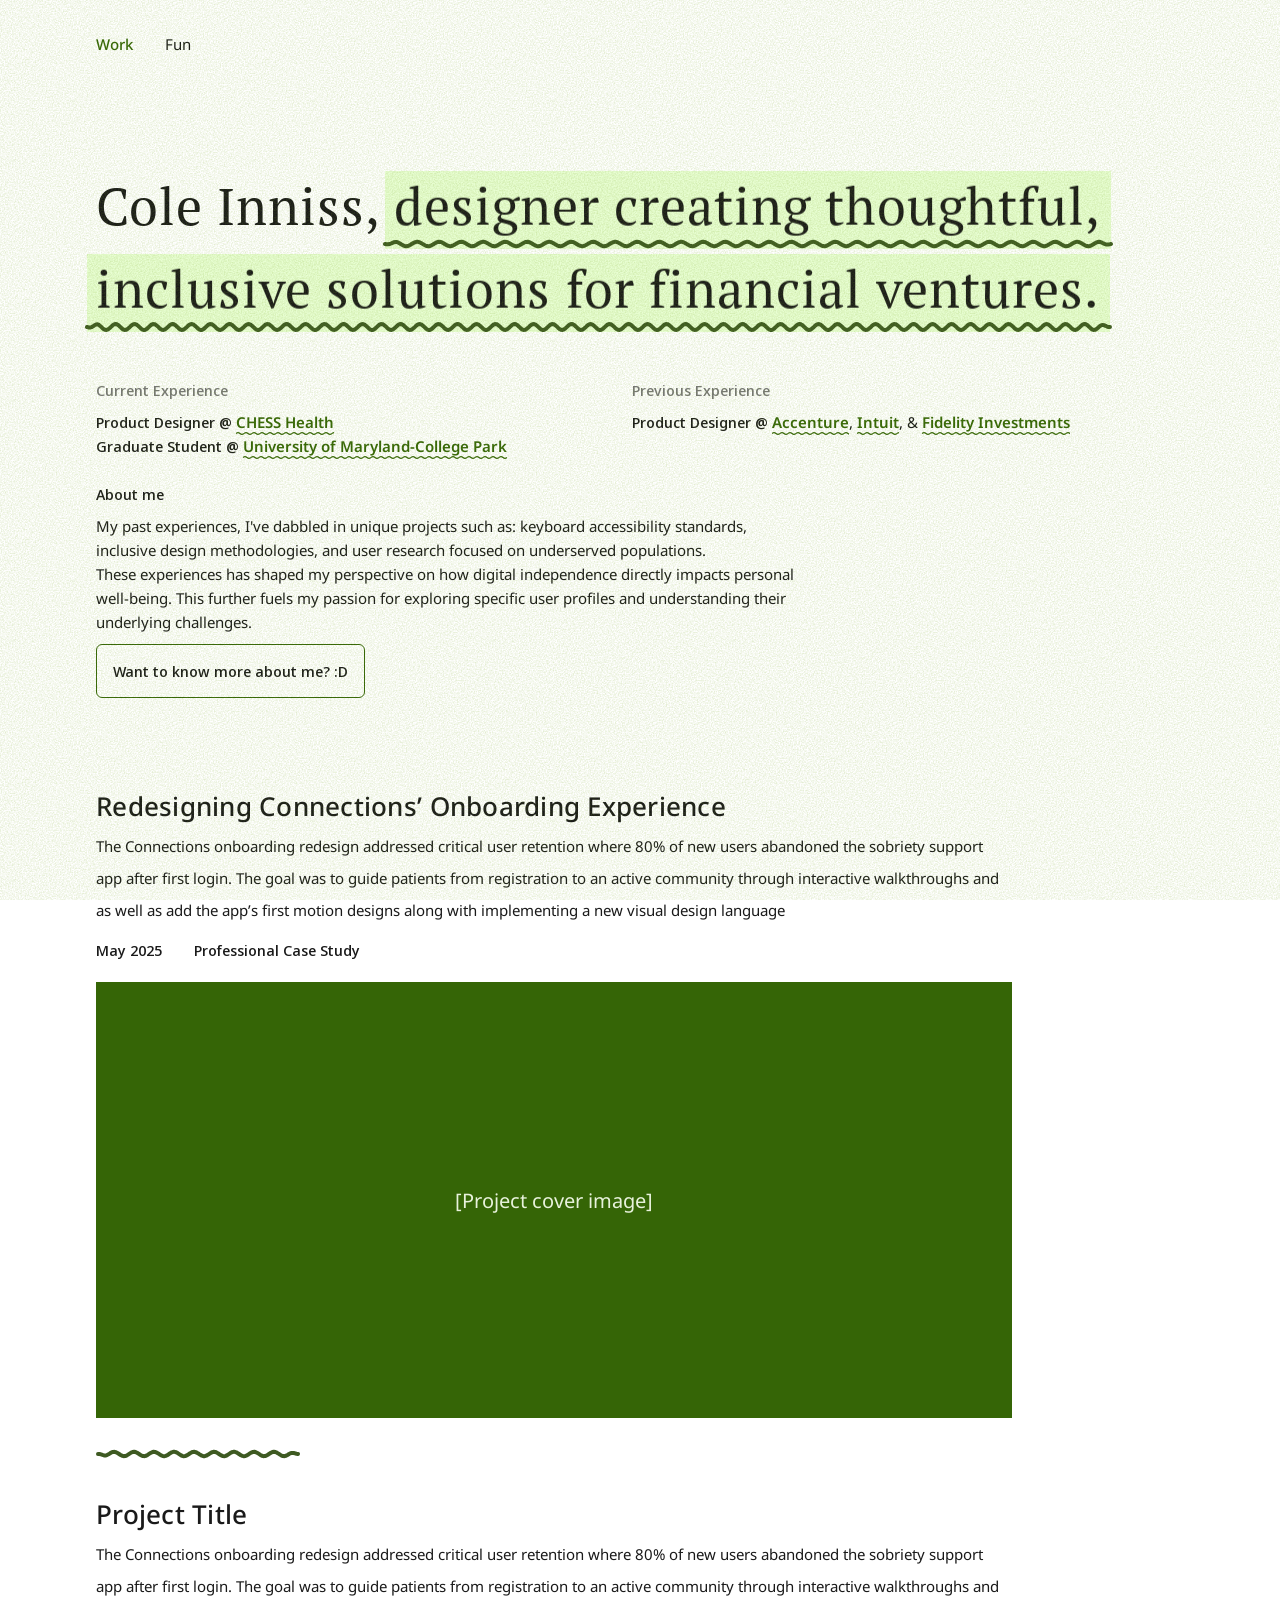
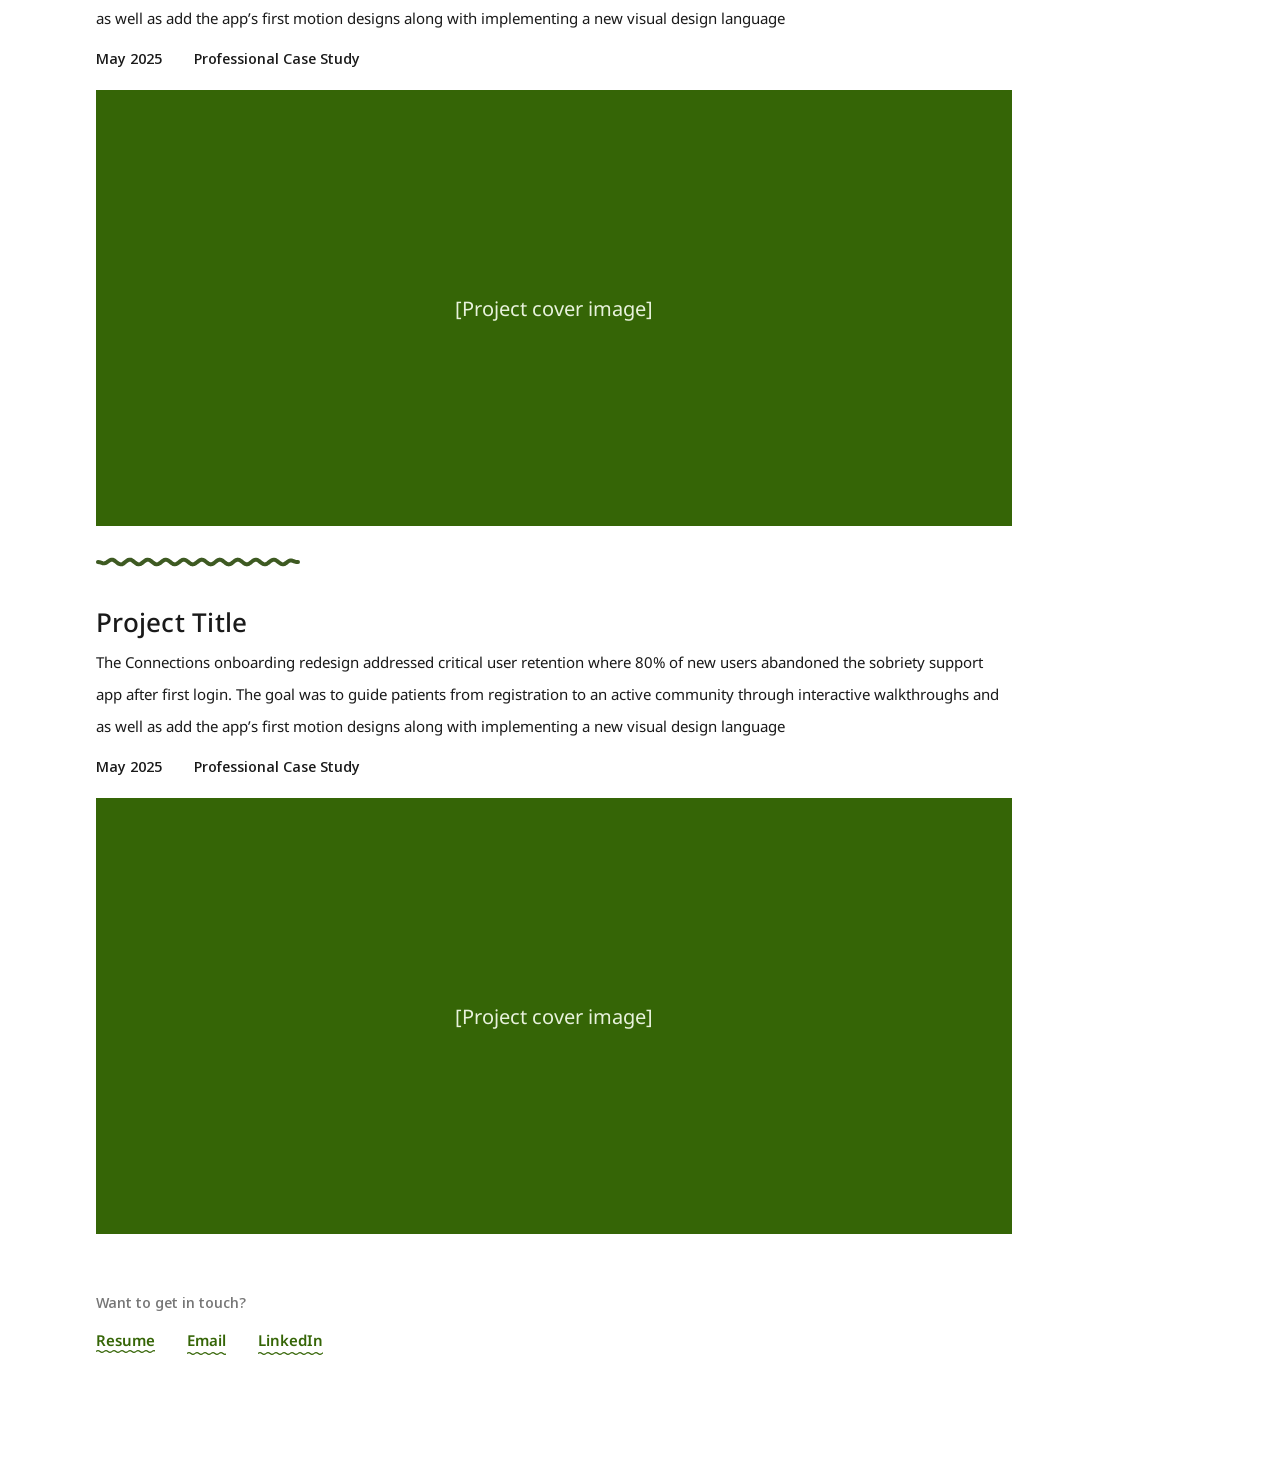
==== index.html @ 79a59154 "Add files via upload" ====
<!doctype html>
<html lang="en">
<head>
<meta charset="utf-8">
<meta name="viewport" content="width=device-width, initial-scale=1">
<title>Cole Inniss — Product Designer</title>
<meta name="description" content="Cole Inniss is a product designer and researcher focused on thoughtful, inclusive and accessible solutions.">
<link rel="icon" href="assets/img/favicon.svg" type="image/svg+xml">
<link rel="preconnect" href="https://fonts.googleapis.com">
<link rel="preconnect" href="https://fonts.gstatic.com" crossorigin>
<link href="https://fonts.googleapis.com/css2?family=PT+Serif:wght@400&amp;family=Noto+Sans:ital,wght@0,400;0,500;0,600;0,700;1,400&amp;family=Noto+Sans+Display:wght@500&amp;display=swap" rel="stylesheet">
<link rel="stylesheet" href="assets/css/base.css">
<link rel="stylesheet" href="assets/css/home.css">
<script src="assets/js/site.js" defer></script>
<script src="assets/js/home.js" defer></script>
</head>
<body>
<div class="page-root toucan-scope" style="min-height: 100vh; background: #FFFFFF; color: #1A1A1A; font-family: 'Noto Sans', 'Segoe UI', sans-serif; box-sizing: border-box">
<div style="max-width: 1178px; margin: 0 auto; padding: 32px 45px 96px; box-sizing: border-box; display: flex; flex-direction: column; position: relative">

<header class="page-shift" style="display: flex; justify-content: space-between; align-items: center; gap: 16px; flex-wrap: wrap; height: 24px">
<nav aria-label="Primary" style="display: flex; gap: 8px; flex-wrap: wrap; margin: -10px 0 -10px -12px">
<a href="#work" aria-current="page" style="font-size: 15px; font-weight: 500; color: #356506; text-decoration: none; padding: 12px; min-height: 44px; box-sizing: border-box; display: inline-flex; align-items: center">Work</a>
<a href="fun/index.html" data-transition style="font-size: 15px; color: #1A1A1A; text-decoration: none; padding: 12px; min-height: 44px; box-sizing: border-box; display: inline-flex; align-items: center">Fun</a>
</nav>
</header>

<div class="page-shift" style="display: flex; flex-direction: column; gap: 48px; padding-top: clamp(48px, 14vw, 108px)"><h1 style="font-family: 'PT Serif', Georgia, serif; font-weight: 400; font-size: clamp(32px, 6vw, 52px); line-height: 1.27; letter-spacing: 0.02em; margin: 0; min-height: 2.54em; max-width: 1088px" data-tagline-host>Cole Inniss, <span class="tagline" aria-hidden="true" style="line-height: 1.6"><span class="tw"><span class="tw-inner in-a" style="animation-delay: 0ms">designer</span></span> <span class="tw"><span class="tw-inner in-a" style="animation-delay: 45ms">creating</span></span> <span class="tw"><span class="tw-inner in-a" style="animation-delay: 90ms">thoughtful,</span></span> <span class="tw"><span class="tw-inner in-a" style="animation-delay: 135ms">inclusive</span></span> <span class="tw"><span class="tw-inner in-a" style="animation-delay: 180ms">solutions</span></span> <span class="tw"><span class="tw-inner in-a" style="animation-delay: 225ms">for</span></span> <span class="tw"><span class="tw-inner in-a" style="animation-delay: 270ms">financial</span></span> <span class="tw"><span class="tw-inner in-a" style="animation-delay: 315ms">ventures.</span></span></span><span class="sr-only">designer creating thoughtful, inclusive solutions for financial ventures.</span></h1>

<div style="display: flex; flex-direction: column; gap: 24px">
<section aria-label="Experience" style="display: flex; flex-wrap: wrap; gap: 24px 48px; font-size: 15px; line-height: 24px; color: #1A1A1A">
<div style="flex: 1 1 360px; max-width: 488px; display: flex; flex-direction: column; gap: 8px">
<h2 style="margin: 0; font-family: 'Noto Sans Display', 'Noto Sans', sans-serif; font-weight: 500; font-size: 15px; line-height: 24px; color: #767676">Current Experience</h2>
<p style="margin: 0"><span style="font-family: 'Noto Sans Display', 'Noto Sans', sans-serif; font-weight: 500">Product Designer @ </span><span class="lp"><a href="#chess" class="text-link" aria-describedby="lp-chess">CHESS Health</a><span class="lp-card" role="tooltip" id="lp-chess"><span class="lp-head"><span class="lp-mono" aria-hidden="true">C</span><span><span class="lp-name">CHESS Health</span><span class="lp-url">chess.health</span></span></span>Digital health company building recovery-support apps for people in addiction treatment and their care teams.<span class="lp-role">Product Designer</span></span></span><br><span style="font-family: 'Noto Sans Display', 'Noto Sans', sans-serif; font-weight: 500">Graduate Student @ </span><span class="lp"><a href="https://ischool.umd.edu/hcim" target="_blank" rel="noopener noreferrer" class="text-link" aria-describedby="lp-umd">University of Maryland-College Park</a><span class="lp-card" role="tooltip" id="lp-umd"><span class="lp-head"><span class="lp-mono" aria-hidden="true">U</span><span><span class="lp-name">University of Maryland, College Park</span><span class="lp-url">ischool.umd.edu/hcim</span></span></span>Master of Science in Human-Computer Interaction (HCIM) at UMD’s College of Information.<span class="lp-role">Graduate Student · HCI Masters</span></span></span></p>
</div>
<div style="flex: 1 1 360px; max-width: 520px; display: flex; flex-direction: column; gap: 8px">
<h2 style="margin: 0; font-family: 'Noto Sans Display', 'Noto Sans', sans-serif; font-weight: 500; font-size: 15px; line-height: 24px; color: #767676">Previous Experience</h2>
<p style="margin: 0"><span style="font-family: 'Noto Sans Display', 'Noto Sans', sans-serif; font-weight: 500">Product Designer @ </span> <span class="lp"><a href="#accenture" class="text-link" aria-describedby="lp-accenture">Accenture</a><span class="lp-card" role="tooltip" id="lp-accenture"><span class="lp-head"><span class="lp-mono" aria-hidden="true">A</span><span><span class="lp-name">Accenture</span><span class="lp-url">accenture.com</span></span></span>Global professional services company working across consulting, technology and operations.<span class="lp-role">S2S Business Analyst : Accessibility Product Designer</span></span></span>, <span class="lp"><a href="#intuit" class="text-link" aria-describedby="lp-intuit">Intuit</a><span class="lp-card" role="tooltip" id="lp-intuit"><span class="lp-head"><span class="lp-mono" aria-hidden="true">I</span><span><span class="lp-name">Intuit</span><span class="lp-url">intuit.com</span></span></span>Financial software company behind TurboTax, QuickBooks and Credit Karma.<span class="lp-role">Accessibility Product Designer</span></span></span>, &amp; <span class="lp"><a href="#fidelity" class="text-link" aria-describedby="lp-fidelity">Fidelity Investments</a><span class="lp-card" role="tooltip" id="lp-fidelity"><span class="lp-head"><span class="lp-mono" aria-hidden="true">F</span><span><span class="lp-name">Fidelity Investments</span><span class="lp-url">fidelity.com</span></span></span>Financial services company for investing, retirement and wealth management.<span class="lp-role">Inclusive UX Design Researcher</span></span></span></p>
</div>
</section>

<section id="about" aria-labelledby="about-label" style="display: flex; flex-direction: column; gap: 10px">
<div style="display: flex; flex-direction: column; gap: 8px">
<h2 id="about-label" style="margin: 0; font-family: 'Noto Sans Display', 'Noto Sans', sans-serif; font-weight: 500; font-size: 15px; line-height: 24px; color: #1A1A1A">About me</h2>
<div style="display: flex; flex-wrap: wrap; gap: 24px 64px; align-items: flex-start">
<div style="flex: 999 1 480px; max-width: 714px; min-width: 0; display: flex; flex-direction: column; font-size: 15px; line-height: 24px; color: #1A1A1A">
<p style="margin: 0">My past experiences, I've dabbled in unique projects such as: keyboard accessibility standards, inclusive design methodologies, and user research focused on underserved populations.</p>
<p style="margin: 0">These experiences has shaped my perspective on how digital independence directly impacts personal well-being. This further fuels my passion for exploring specific user profiles and understanding their underlying challenges.</p>
<div id="about-more" class="about-more">
<div class="about-more-inner">
<p style="margin: 0">I believe that understanding without transactional expectations is essential to creating truly inclusive design solutions. This philosophy drives my commitment to solving complex design problems that is meaningful for the users while also accomplishing business requirements.</p>
</div>
</div>
</div>
<div role="img" aria-label="Photo of Cole Inniss (placeholder)" aria-hidden="true" class="about-photo" style="flex: 0 0 174px; width: 174px; background: #D9D9D9"></div>
</div>
</div>
<button type="button" class="about-toggle" aria-expanded="false" aria-controls="about-more" data-about-toggle style="align-self: flex-start; display: inline-flex; align-items: center; gap: 10px; padding: 10px; margin-left: -10px; min-height: 52px; font-family: 'Noto Sans Display', 'Noto Sans', sans-serif; font-weight: 500; font-size: 15px; line-height: 32px; color: #1A1A1A; cursor: pointer">
<span class="about-toggle-label">Want to know more about me? :D</span>
</button>
</section>
</div>
</div>

<section id="work" aria-label="Selected work" class="page-shift" style="display: flex; flex-direction: column; gap: 72px; padding: 84px 0 56px">

<article class="project-card" style="display: flex; flex-direction: column; gap: 16px; width: 100%; max-width: 916px; color: #1A1A1A">

<div style="display: flex; flex-direction: column">
<h2 class="project-title" style="margin: 0; font-family: 'Noto Sans', sans-serif; font-size: 26px; line-height: 48px; letter-spacing: 0.01em; color: #1A1A1A"><a href="work/connections/index.html" class="project-title-link" draggable="false" data-transition style="color: inherit">Redesigning Connections’ Onboarding Experience</a></h2>
<div style="display: flex; flex-direction: column; gap: 8px">
<p style="margin: 0; font-family: 'Noto Sans', sans-serif; font-size: 15px; line-height: 32px; color: #1A1A1A">The Connections onboarding redesign addressed critical user retention where 80% of new users abandoned the sobriety support app after first login. The goal was to guide patients from registration to an active community through interactive walkthroughs and as well as add the app’s first motion designs along with implementing a new visual design language</p>
<div style="display: flex; flex-wrap: wrap; gap: 0 32px; font-family: 'Noto Sans Display', 'Noto Sans', sans-serif; font-weight: 500; font-size: 15px; line-height: 32px; color: #1A1A1A">
<span>May 2025</span>
<span>Professional Case Study</span>
</div>
</div>
</div>
<a href="work/connections/index.html" class="project-cover" aria-label="Open case study: Redesigning Connections’ Onboarding Experience" draggable="false" data-transition style="display: flex; width: 100%; aspect-ratio: 916 / 436; background: #356506; align-items: center; justify-content: center; text-decoration: none">
<span style="font-family: 'Noto Sans', sans-serif; font-size: 20px; color: #E8F2DC">[Project cover image]</span>
</a>
</article>

<article class="project-card" style="display: flex; flex-direction: column; gap: 16px; width: 100%; max-width: 916px; color: #1A1A1A">
<svg class="wave-divider" width="206" height="14" viewBox="-3 -1 206 14" fill="none" aria-hidden="true" focusable="false"><path class="wv-path" data-w="200" d="M0 2.50 L1 2.54 L2 2.67 L3 2.88 L4 3.17 L5 3.53 L6 3.94 L7 4.41 L8 4.92 L9 5.45 L10 6.00 L11 6.55 L12 7.08 L13 7.59 L14 8.06 L15 8.47 L16 8.83 L17 9.12 L18 9.33 L19 9.46 L20 9.50 L21 9.46 L22 9.33 L23 9.12 L24 8.83 L25 8.47 L26 8.06 L27 7.59 L28 7.08 L29 6.55 L30 6.00 L31 5.45 L32 4.92 L33 4.41 L34 3.94 L35 3.53 L36 3.17 L37 2.88 L38 2.67 L39 2.54 L40 2.50 L41 2.54 L42 2.67 L43 2.88 L44 3.17 L45 3.53 L46 3.94 L47 4.41 L48 4.92 L49 5.45 L50 6.00 L51 6.55 L52 7.08 L53 7.59 L54 8.06 L55 8.47 L56 8.83 L57 9.12 L58 9.33 L59 9.46 L60 9.50 L61 9.46 L62 9.33 L63 9.12 L64 8.83 L65 8.47 L66 8.06 L67 7.59 L68 7.08 L69 6.55 L70 6.00 L71 5.45 L72 4.92 L73 4.41 L74 3.94 L75 3.53 L76 3.17 L77 2.88 L78 2.67 L79 2.54 L80 2.50 L81 2.54 L82 2.67 L83 2.88 L84 3.17 L85 3.53 L86 3.94 L87 4.41 L88 4.92 L89 5.45 L90 6.00 L91 6.55 L92 7.08 L93 7.59 L94 8.06 L95 8.47 L96 8.83 L97 9.12 L98 9.33 L99 9.46 L100 9.50 L101 9.46 L102 9.33 L103 9.12 L104 8.83 L105 8.47 L106 8.06 L107 7.59 L108 7.08 L109 6.55 L110 6.00 L111 5.45 L112 4.92 L113 4.41 L114 3.94 L115 3.53 L116 3.17 L117 2.88 L118 2.67 L119 2.54 L120 2.50 L121 2.54 L122 2.67 L123 2.88 L124 3.17 L125 3.53 L126 3.94 L127 4.41 L128 4.92 L129 5.45 L130 6.00 L131 6.55 L132 7.08 L133 7.59 L134 8.06 L135 8.47 L136 8.83 L137 9.12 L138 9.33 L139 9.46 L140 9.50 L141 9.46 L142 9.33 L143 9.12 L144 8.83 L145 8.47 L146 8.06 L147 7.59 L148 7.08 L149 6.55 L150 6.00 L151 5.45 L152 4.92 L153 4.41 L154 3.94 L155 3.53 L156 3.17 L157 2.88 L158 2.67 L159 2.54 L160 2.50 L161 2.54 L162 2.67 L163 2.88 L164 3.17 L165 3.53 L166 3.94 L167 4.41 L168 4.92 L169 5.45 L170 6.00 L171 6.55 L172 7.08 L173 7.59 L174 8.06 L175 8.47 L176 8.83 L177 9.12 L178 9.33 L179 9.46 L180 9.50 L181 9.46 L182 9.33 L183 9.12 L184 8.83 L185 8.47 L186 8.06 L187 7.59 L188 7.08 L189 6.55 L190 6.00 L191 5.45 L192 4.92 L193 4.41 L194 3.94 L195 3.53 L196 3.17 L197 2.88 L198 2.67 L199 2.54 L200 2.50" stroke="#3E5A22" stroke-width="4" stroke-linecap="round" stroke-linejoin="round" fill="none"></path></svg>
<div style="display: flex; flex-direction: column">
<h2 class="project-title" style="margin: 0; font-family: 'Noto Sans', sans-serif; font-size: 26px; line-height: 48px; letter-spacing: 0.01em; color: #1A1A1A"><a href="#work" class="project-title-link" draggable="false" data-transition style="color: inherit">Project Title</a></h2>
<div style="display: flex; flex-direction: column; gap: 8px">
<p style="margin: 0; font-family: 'Noto Sans', sans-serif; font-size: 15px; line-height: 32px; color: #1A1A1A">The Connections onboarding redesign addressed critical user retention where 80% of new users abandoned the sobriety support app after first login. The goal was to guide patients from registration to an active community through interactive walkthroughs and as well as add the app’s first motion designs along with implementing a new visual design language</p>
<div style="display: flex; flex-wrap: wrap; gap: 0 32px; font-family: 'Noto Sans Display', 'Noto Sans', sans-serif; font-weight: 500; font-size: 15px; line-height: 32px; color: #1A1A1A">
<span>May 2025</span>
<span>Professional Case Study</span>
</div>
</div>
</div>
<a href="#work" class="project-cover" aria-label="Open case study: Project Title" draggable="false" data-transition style="display: flex; width: 100%; aspect-ratio: 916 / 436; background: #356506; align-items: center; justify-content: center; text-decoration: none">
<span style="font-family: 'Noto Sans', sans-serif; font-size: 20px; color: #E8F2DC">[Project cover image]</span>
</a>
</article>

<article class="project-card" style="display: flex; flex-direction: column; gap: 16px; width: 100%; max-width: 916px; color: #1A1A1A">
<svg class="wave-divider" width="206" height="14" viewBox="-3 -1 206 14" fill="none" aria-hidden="true" focusable="false"><path class="wv-path" data-w="200" d="M0 2.50 L1 2.54 L2 2.67 L3 2.88 L4 3.17 L5 3.53 L6 3.94 L7 4.41 L8 4.92 L9 5.45 L10 6.00 L11 6.55 L12 7.08 L13 7.59 L14 8.06 L15 8.47 L16 8.83 L17 9.12 L18 9.33 L19 9.46 L20 9.50 L21 9.46 L22 9.33 L23 9.12 L24 8.83 L25 8.47 L26 8.06 L27 7.59 L28 7.08 L29 6.55 L30 6.00 L31 5.45 L32 4.92 L33 4.41 L34 3.94 L35 3.53 L36 3.17 L37 2.88 L38 2.67 L39 2.54 L40 2.50 L41 2.54 L42 2.67 L43 2.88 L44 3.17 L45 3.53 L46 3.94 L47 4.41 L48 4.92 L49 5.45 L50 6.00 L51 6.55 L52 7.08 L53 7.59 L54 8.06 L55 8.47 L56 8.83 L57 9.12 L58 9.33 L59 9.46 L60 9.50 L61 9.46 L62 9.33 L63 9.12 L64 8.83 L65 8.47 L66 8.06 L67 7.59 L68 7.08 L69 6.55 L70 6.00 L71 5.45 L72 4.92 L73 4.41 L74 3.94 L75 3.53 L76 3.17 L77 2.88 L78 2.67 L79 2.54 L80 2.50 L81 2.54 L82 2.67 L83 2.88 L84 3.17 L85 3.53 L86 3.94 L87 4.41 L88 4.92 L89 5.45 L90 6.00 L91 6.55 L92 7.08 L93 7.59 L94 8.06 L95 8.47 L96 8.83 L97 9.12 L98 9.33 L99 9.46 L100 9.50 L101 9.46 L102 9.33 L103 9.12 L104 8.83 L105 8.47 L106 8.06 L107 7.59 L108 7.08 L109 6.55 L110 6.00 L111 5.45 L112 4.92 L113 4.41 L114 3.94 L115 3.53 L116 3.17 L117 2.88 L118 2.67 L119 2.54 L120 2.50 L121 2.54 L122 2.67 L123 2.88 L124 3.17 L125 3.53 L126 3.94 L127 4.41 L128 4.92 L129 5.45 L130 6.00 L131 6.55 L132 7.08 L133 7.59 L134 8.06 L135 8.47 L136 8.83 L137 9.12 L138 9.33 L139 9.46 L140 9.50 L141 9.46 L142 9.33 L143 9.12 L144 8.83 L145 8.47 L146 8.06 L147 7.59 L148 7.08 L149 6.55 L150 6.00 L151 5.45 L152 4.92 L153 4.41 L154 3.94 L155 3.53 L156 3.17 L157 2.88 L158 2.67 L159 2.54 L160 2.50 L161 2.54 L162 2.67 L163 2.88 L164 3.17 L165 3.53 L166 3.94 L167 4.41 L168 4.92 L169 5.45 L170 6.00 L171 6.55 L172 7.08 L173 7.59 L174 8.06 L175 8.47 L176 8.83 L177 9.12 L178 9.33 L179 9.46 L180 9.50 L181 9.46 L182 9.33 L183 9.12 L184 8.83 L185 8.47 L186 8.06 L187 7.59 L188 7.08 L189 6.55 L190 6.00 L191 5.45 L192 4.92 L193 4.41 L194 3.94 L195 3.53 L196 3.17 L197 2.88 L198 2.67 L199 2.54 L200 2.50" stroke="#3E5A22" stroke-width="4" stroke-linecap="round" stroke-linejoin="round" fill="none"></path></svg>
<div style="display: flex; flex-direction: column">
<h2 class="project-title" style="margin: 0; font-family: 'Noto Sans', sans-serif; font-size: 26px; line-height: 48px; letter-spacing: 0.01em; color: #1A1A1A"><a href="#work" class="project-title-link" draggable="false" data-transition style="color: inherit">Project Title</a></h2>
<div style="display: flex; flex-direction: column; gap: 8px">
<p style="margin: 0; font-family: 'Noto Sans', sans-serif; font-size: 15px; line-height: 32px; color: #1A1A1A">The Connections onboarding redesign addressed critical user retention where 80% of new users abandoned the sobriety support app after first login. The goal was to guide patients from registration to an active community through interactive walkthroughs and as well as add the app’s first motion designs along with implementing a new visual design language</p>
<div style="display: flex; flex-wrap: wrap; gap: 0 32px; font-family: 'Noto Sans Display', 'Noto Sans', sans-serif; font-weight: 500; font-size: 15px; line-height: 32px; color: #1A1A1A">
<span>May 2025</span>
<span>Professional Case Study</span>
</div>
</div>
</div>
<a href="#work" class="project-cover" aria-label="Open case study: Project Title" draggable="false" data-transition style="display: flex; width: 100%; aspect-ratio: 916 / 436; background: #356506; align-items: center; justify-content: center; text-decoration: none">
<span style="font-family: 'Noto Sans', sans-serif; font-size: 20px; color: #E8F2DC">[Project cover image]</span>
</a>
</article>

</section>

<footer class="page-shift" style="display: flex; flex-direction: column; align-items: flex-start; gap: 8px; min-height: 64px">
<h2 id="contact-title" style="margin: 0; font-family: 'Noto Sans Display', 'Noto Sans', sans-serif; font-weight: 500; font-size: 15px; line-height: 24px; color: #767676">Want to get in touch?</h2>
<nav aria-labelledby="contact-title" style="display: flex; flex-wrap: wrap; gap: 8px 32px; font-size: 15px; line-height: 24px">
<span class="lp" style="margin: 6px 0"><a href="assets/files/Cole-Inniss-Resume.pdf" target="_blank" rel="noopener" aria-label="Resume (PDF, opens in a new tab)" class="text-link" style="padding: 0 0 4px" aria-describedby="lp-resume">Resume</a><span class="lp-card lp-resume" role="tooltip" id="lp-resume"><img class="lp-thumb" src="assets/img/resume-preview.webp" alt="" draggable="false"><span class="lp-meta"><span class="lp-name">Cole Inniss — Resume</span><span class="lp-url">PDF</span></span><span class="lp-role">Product Designer · opens in a new tab</span></span></span>
<a href="mailto:coleinniss@gmail.com" data-contact-open aria-haspopup="dialog" class="text-link" style="padding: 0 0 4px; margin: 6px 0">Email</a>
<a href="https://www.linkedin.com/in/cole-inniss" target="_blank" rel="noopener noreferrer" class="text-link" style="padding: 0 0 4px; margin: 6px 0">LinkedIn</a>
</nav>
</footer>

<div class="cm-root" hidden>
<div class="cm-backdrop" data-contact-close></div>
<div class="cm" role="dialog" aria-modal="true" aria-labelledby="cm-title">
<button type="button" class="cm-x" aria-label="Close" data-contact-close>×</button>
<h2 id="cm-title" class="cm-title">Let’s talk</h2>
<p class="cm-sub">Leave your email and a short note, and I’ll get back to you.</p>
<form class="cm-form" novalidate>
<label class="cm-label">Your email<input id="cm-from" class="cm-input" type="email" name="from" required="required" autocomplete="email" placeholder="you@example.com"></label>
<label class="cm-label">Message<textarea id="cm-msg" class="cm-input" name="msg" rows="4" placeholder="Hi Cole, …"></textarea></label>
<p id="cm-error" class="cm-alt" role="alert" hidden style="margin: 0; color: #B3261E">Please enter a valid email address.</p>
<p id="cm-sent" class="cm-done" role="status" hidden>Your email app should open with the note ready to send.</p>
<button type="submit" class="cm-send">Send</button>
</form>
<p class="cm-alt">Or write to me directly at <a class="text-link" href="mailto:coleinniss@gmail.com">coleinniss@gmail.com</a></p>
</div>
</div>

<div class="toucan-cursor" aria-hidden="true" id="toucan">
<div class="toucan-flip">
<svg viewBox="0 0 636 595" fill="none" xmlns="http://www.w3.org/2000/svg">
<defs>
<g id="tc-wing-shape">
<g transform="matrix(1,0,0,1,119.499,147.922)"><path fill="#112123" d="M53.769,-66.985C26.906,-97.411,-8.524,-137.198,-20.99,-142.667C-31.828,-147.421,-16.487,-120.35,-12.292,-113.191C-17.645,-116.059,-23.605,-118.982,-29.968,-121.81C-55.917,-133.344,-79.205,-144.805,-81.258,-140.187C-83.311,-135.569,-63.351,-116.62,-37.402,-105.085C-35.012,-104.023,-32.664,-103.03,-30.342,-102.071C-34.433,-103.062,-38.691,-104.01,-43.109,-104.887C-74.253,-111.071,-97.518,-118.83,-98.618,-113.288C-99.719,-107.745,-78.238,-90.999,-47.094,-84.815C-40.709,-83.547,-119.164,-84.535,-117.817,-74.072C-117.134,-68.765,-97.755,-57.997,-65.663,-58.61C-94.854,-49.33,-115.807,-42.573,-114.43,-37.573C-113.077,-32.664,-90.611,-30.88,-61.571,-37.549C-88.49,-22.797,-109.704,-13.245,-107.386,-8.597C-105.745,-5.307,-91.282,-2.985,-74.682,-9.019C-87.622,1.24,-94.988,9.412,-93.149,12.429C-91.205,15.618,-79.426,12.303,-62.997,4.631C-77.433,16.802,-85.682,26.518,-83.471,29.847C-81.746,32.446,-73.954,30.678,-62.615,25.695C-72.078,33.796,-77.139,40.064,-75.579,42.622C-73.605,45.86,-61.501,42.397,-44.678,34.473C-60.186,46.234,-69.357,55.836,-67.328,59.164C-65.489,62.181,-54.854,59.377,-39.81,52.577C-49.855,61.866,-55.235,68.987,-53.453,71.601C-51.954,73.799,-45.64,72.449,-36.344,68.417C-43.569,75.66,-47.178,81.089,-45.67,83.299C-43.714,86.167,-33.565,82.994,-19.288,75.71C-33.684,87.93,-41.997,97.682,-39.841,100.844C-38.155,103.316,-30.376,101.294,-19.12,96.028C-27.444,104.084,-31.727,110.171,-30.108,112.545C-28.339,115.139,-19.863,112.786,-7.7,106.927C-17.375,115.955,-22.514,122.853,-20.766,125.416C-18.6,128.592,-6.395,124.363,10.344,115.346C-1.319,128.368,-7.609,138.267,-5.186,141.003C-2.631,143.886,8.991,138.119,24.51,127.014C5.317,147.42,22.388,143.447,22.388,143.447C22.388,143.447,91.792,112.725,117.565,60.913C117.565,60.913,119.163,55.853,103.949,33.617C83.623,3.909,80.633,-36.559,53.769,-66.985Z"></path></g>
<g transform="matrix(1,0,0,1,175.607,221.431)"><path fill="#182f33" d="M-4.427,-8.876C13.074,-17.605,29.244,-20.709,31.689,-15.807C34.135,-10.905,21.928,0.146,4.427,8.876C-13.075,17.606,-29.245,20.709,-31.69,15.808C-34.136,10.905,-21.929,-0.146,-4.427,-8.876Z"></path></g>
<g transform="matrix(1,0,0,1,149.504,194.478)"><path fill="#182f33" d="M-2.015,-9.712C17.135,-13.685,33.562,-12.558,34.675,-7.194C35.788,-1.83,21.166,5.739,2.015,9.713C-17.136,13.685,-33.562,12.559,-34.675,7.194C-35.787,1.83,-21.165,-5.739,-2.015,-9.712Z"></path></g>
<g transform="matrix(1,0,0,1,141.535,163.81)"><path fill="#182f33" d="M0.604,-9.901C20.125,-8.711,35.681,-3.313,35.348,2.155C35.014,7.623,18.918,11.091,-0.604,9.9C-20.126,8.71,-35.681,3.312,-35.348,-2.156C-35.014,-7.624,-18.918,-11.091,0.604,-9.901Z"></path></g>
<g transform="matrix(1,0,0,1,136.232,133.145)"><path fill="#182f33" d="M2.688,-9.548C21.515,-4.248,35.573,4.323,34.088,9.596C32.604,14.869,16.139,14.848,-2.687,9.548C-21.514,4.248,-35.573,-4.323,-34.088,-9.596C-32.604,-14.869,-16.139,-14.848,2.688,-9.548Z"></path></g>
<g transform="matrix(1,0,0,1,132.456,103.997)"><path fill="#182f33" d="M4.103,-9.031C21.91,-0.941,34.507,9.661,32.241,14.649C29.975,19.636,13.704,17.121,-4.103,9.031C-21.909,0.941,-34.507,-9.66,-32.242,-14.648C-29.976,-19.635,-13.704,-17.121,4.103,-9.031Z"></path></g>
<g transform="matrix(1,0,0,1,131.806,75.355)"><path fill="#182f33" d="M6.164,-7.772C21.488,4.381,31.15,17.713,27.746,22.005C24.342,26.298,9.161,19.925,-6.163,7.772C-21.487,-4.381,-31.15,-17.713,-27.746,-22.005C-24.342,-26.298,-9.16,-19.925,6.164,-7.772Z"></path></g>
<g transform="matrix(1,0,0,1,147.577,72.768)"><path fill="#1d3b42" d="M5.791,-5.152C20.158,10.999,29.211,26.398,26.013,29.243C22.815,32.088,8.577,21.301,-5.791,5.15C-20.158,-11.001,-29.211,-26.399,-26.014,-29.244C-22.815,-32.089,-8.576,-21.302,5.791,-5.152Z"></path></g>
<g transform="matrix(1,0,0,1,147.019,98.362)"><path fill="#1d3b42" d="M4.277,-6.464C22.305,5.463,35.004,18.026,32.642,21.596C30.281,25.166,13.752,18.39,-4.276,6.463C-22.303,-5.464,-35.004,-18.027,-32.642,-21.597C-30.28,-25.167,-13.75,-18.392,4.277,-6.464Z"></path></g>
<g transform="matrix(1,0,0,1,150.462,122.627)"><path fill="#1d3b42" d="M3.656,-6.834C22.717,3.361,36.531,14.686,34.513,18.46C32.494,22.234,15.405,17.029,-3.656,6.834C-22.716,-3.361,-36.532,-14.686,-34.513,-18.46C-32.494,-22.234,-15.405,-17.029,3.656,-6.834Z"></path></g>
<g transform="matrix(1,0,0,1,158.095,151.433)"><path fill="#1d3b42" d="M2.63,-9.036C23.385,-2.996,39.032,5.946,37.58,10.937C36.128,15.927,18.125,15.076,-2.63,9.036C-23.385,2.996,-39.033,-5.946,-37.581,-10.936C-36.129,-15.927,-18.125,-15.076,2.63,-9.036Z"></path></g>
<g transform="matrix(1,0,0,1,169.971,179.04)"><path fill="#1d3b42" d="M0.659,-10.819C21.992,-9.518,38.991,-3.62,38.626,2.355C38.262,8.33,20.672,12.12,-0.66,10.819C-21.993,9.518,-38.991,3.619,-38.627,-2.356C-38.263,-8.331,-20.674,-12.12,0.659,-10.819Z"></path></g>
<g transform="matrix(1,0,0,1,183.356,202.242)"><path fill="#1d3b42" d="M-2.123,-9.689C16.982,-13.876,33.42,-12.932,34.593,-7.581C35.765,-2.23,21.229,5.502,2.124,9.688C-16.981,13.875,-33.419,12.932,-34.592,7.58C-35.765,2.229,-21.228,-5.503,-2.123,-9.689Z"></path></g>
<g transform="matrix(1,0,0,1,201.468,221.189)"><path fill="#1d3b42" d="M-6.16,-7.774C9.168,-19.921,24.352,-26.289,27.754,-21.996C31.156,-17.703,21.488,-4.375,6.161,7.774C-9.168,19.921,-24.352,26.289,-27.754,21.996C-31.157,17.703,-21.488,4.373,-6.16,-7.774Z"></path></g>
<g transform="matrix(1,0,0,1,192.89,143.143)"><path fill="#224751" d="M-19.622,-64.034C7.242,-33.608,10.233,6.86,30.559,36.568C45.773,58.805,44.174,63.864,44.174,63.864C44.174,63.864,37.719,76.126,28.205,80.872C18.69,85.618,29.608,63.834,29.608,63.834C29.608,63.834,8.593,77.287,2.063,69.157C-4.467,61.029,19.512,54.514,19.512,54.514C19.512,54.514,-9.018,54.881,-12.974,47.943C-16.93,41.005,8.433,38.256,8.433,38.256C8.433,38.256,-23.259,29.311,-25.233,22.374C-27.208,15.438,-0.859,17.642,-0.859,17.642C-0.859,17.642,-33.935,4.93,-34.32,-5.769C-34.706,-16.469,-13.321,-3.372,-13.321,-3.372C-13.321,-3.372,-36.685,-19.441,-41.229,-32.522C-45.773,-45.602,-18.848,-25.369,-18.848,-25.369C-18.848,-25.369,-40.616,-52.136,-42.391,-61.647C-44.164,-71.159,-21.601,-46.769,-21.601,-46.769C-21.601,-46.769,-43.768,-71.357,-41.384,-78.487C-38.999,-85.617,-19.622,-64.034,-19.622,-64.034Z"></path></g>
</g>
</defs>
<g class="tc-perch">
<path d="M282 437 L412 437" stroke="#6B4A2B" stroke-width="9" stroke-linecap="round"></path>
<path d="M392 437 Q402 420 418 418 Q412 434 392 437 Z" fill="#78A145"></path>
</g>
<g transform="translate(347.5,321.5)">
<g class="tc-body">
<g transform="translate(-120.5,-175.5)">
<g class="tc-perch" fill="none" stroke="#5A4A3A" stroke-width="5" stroke-linecap="round">
<path d="M88 258 L88 278 M88 278 L78 284 M88 278 L97 285"></path>
<path d="M106 256 L106 276 M106 276 L96 283 M106 276 L115 283"></path>
</g>
<g transform="matrix(0.97,0.242,-0.242,0.97,-55.92,208.909)">
<g transform="matrix(1,0,0,1,56.726,63.345)"><path fill="#132f35" d="M-18.757,3.295C-18.757,3.295,-40.614,23.688,-39.192,25.351C-37.769,27.014,-31.361,27.969,-23.996,21.329C-23.996,21.329,-23.771,33.673,-17.836,32.492C-11.9,31.311,-10.233,25.141,-10.233,25.141C-10.233,25.141,-10.242,34.637,-5.017,32.03C0.207,29.425,7.811,20.885,7.811,20.885C7.811,20.885,10.892,25.873,14.692,23.978C18.492,22.082,40.614,-26.32,40.614,-26.32C40.614,-26.32,36.885,-34.636,36.885,-34.636C36.885,-34.636,-18.757,3.295,-18.757,3.295Z"></path></g>
<g transform="matrix(1,0,0,1,54.118,55.499)"><path fill="#214f59" d="M-43.222,25.832C-43.222,25.832,-10.905,-10.453,36.593,-35.332C36.593,-35.332,43.222,-26.789,43.222,-26.789C43.222,-26.789,-38.484,35.332,-43.222,25.832Z"></path></g>
<g transform="matrix(1,0,0,1,49.514,39.516)"><path fill="#1d444f" d="M-0.12,-4.672C-0.12,-4.672,-34.55,5.976,-41.435,7.632C-48.32,9.287,-6.159,19.349,48.32,-11.349C48.32,-11.349,41.197,-19.35,41.197,-19.35C41.197,-19.35,-0.12,-4.672,-0.12,-4.672Z"></path></g>
<g transform="matrix(1,0,0,1,48.825,25.207)"><path fill="#1d444f" d="M-46.978,3.772C-46.978,3.772,1.725,19.409,46.978,-24.589C46.978,-24.589,41.885,-5.041,41.885,-5.041C41.885,-5.041,6.57,24.589,-46.978,3.772Z"></path></g>
</g>
<g transform="translate(103.5,152)"><g class="tc-wing-a"><g transform="translate(-219.5,-222)"><use href="#tc-wing-shape"></use></g></g></g>
<g transform="matrix(1,0,0,1,103.294,171.733)"><path fill="#1e3c47" d="M30.955,-80.188C44.842,-105.67,75.4,-102.796,75.4,-102.796C75.4,-102.796,73.437,-98.053,73.322,-91.046C73.175,-82.114,76.029,-69.504,89.778,-58.352C96.018,-53.291,103.022,-51.324,103.022,-51.324C103.022,-51.324,91.313,-33.796,83.124,-28.738C74.934,-23.678,52.038,20.307,26.68,47.565C1.319,74.823,-15.233,76.034,-24.41,81.814C-30.711,85.782,-64.097,105.67,-82.486,92.614C-82.486,92.614,-103.022,63.45,-48.802,15.953C5.417,-31.544,-9.645,-26.52,11.447,-45.355C33.018,-64.618,23.914,-67.267,30.955,-80.188Z"></path></g>
<g transform="matrix(1,0,0,1,139.392,156.268)"><path fill="#ffffff" d="M-9.418,63.03C15.94,35.772,38.837,-8.212,47.026,-13.272C55.216,-18.33,66.925,-35.858,66.925,-35.858C66.925,-35.858,59.92,-37.825,53.68,-42.887C39.931,-54.039,37.076,-66.649,37.224,-75.581C37.274,-78.683,25.319,-81.622,10.7,-66.44C-7.635,-47.397,12.629,-30.311,-15.361,-9.545C-66.925,28.709,-26.887,81.622,-9.418,63.03Z"></path></g>
<g transform="translate(180,68)"><g class="tc-head"><g transform="translate(-180,-68)">
<g transform="matrix(1,0,0,1,245.331,57.284)"><path fill="#ff9100" d="M76.794,6.333C36.534,-56.097,-43.082,-5.205,-62.359,8.496C-65.114,10.454,-66.637,11.652,-66.637,11.652C-66.637,11.652,-76.794,36.196,-52.259,56.097C-50.393,54.731,-48.433,53.333,-46.378,51.911C-28.754,39.718,-4.209,25.833,27.055,16.322C45.434,10.731,62.338,7.806,76.794,6.333Z"></path></g>
<g transform="matrix(1,0,0,1,183.745,89.581)"><path fill="#000000" d="M-0.773,-23.801C-3.528,-21.843,-5.05,-20.644,-5.05,-20.644C-5.05,-20.644,-15.208,3.9,9.328,23.801C11.194,22.435,13.154,21.036,15.208,19.615C12.233,17.678,4.929,12.353,0.678,2.364C-4.481,-9.76,-1.698,-20.658,-0.773,-23.801Z"></path></g>
<g transform="matrix(1,0,0,1,163.18,99.363)"><path fill="#000000" d="M-3.334,2.915C-1.725,4.756,1.074,4.945,2.915,3.335C4.757,1.725,4.944,-1.073,3.335,-2.915C1.725,-4.756,-1.073,-4.945,-2.915,-3.335C-4.757,-1.725,-4.944,1.073,-3.334,2.915Z"></path></g>
<g transform="matrix(1,0,0,1,257.598,92.013)"><path fill="#ef8200" d="M64.527,-28.396C64.527,-28.396,-40.95,23.33,-40.95,23.33C-40.95,23.33,-51.282,28.396,-51.282,28.396C-51.282,28.396,-58.287,26.43,-64.527,21.368C-61.973,19.102,-59.055,16.631,-55.77,14.04C-43.875,4.657,-27.173,-6.297,-5.552,-14.777C23.118,-26.021,48.499,-28.23,64.527,-28.396Z"></path></g>
<g transform="matrix(1,0,0,1,204.86,114.771)"><path fill="#000000" d="M-2.224,-4.221C-2.673,-4.433,-5.344,-5.637,-8.295,-4.418C-10.366,-3.561,-11.429,-1.986,-11.788,-1.39C-5.548,3.671,1.456,5.638,1.456,5.638C1.456,5.638,11.788,0.572,11.788,0.572C7.117,-1.025,2.447,-2.624,-2.224,-4.221Z"></path></g>
</g></g></g>
<g transform="translate(103.5,152)"><g class="tc-wing-b"><g transform="translate(-219.5,-222)"><use href="#tc-wing-shape"></use></g></g></g>
</g>
</g>
</g>
</svg>
</div>
</div>

</div>
</div>

</body>
</html>
---- assets/css/base.css ----
/* Cole Inniss portfolio — shared styles for every page */
body{margin:0;background:#FFFFFF}
body::after{content:"";position:fixed;inset:0;pointer-events:none;z-index:9999;background-image:url(../img/grain.svg);background-size:240px auto;background-repeat:repeat;opacity:0.22;animation:grain-glitch 3.2s steps(1) infinite}
@keyframes grain-glitch{0%{background-position:0 0;opacity:.22}7%{background-position:-41px 17px}9%{background-position:-41px 17px;opacity:.28}10%{background-position:63px -22px;opacity:.22}23%{background-position:12px 48px}38%{background-position:-55px -9px}41%{background-position:88px 3px;opacity:.26}42%{background-position:-55px -9px;opacity:.22}57%{background-position:31px -37px}72%{background-position:-19px 26px}74%{background-position:-19px 26px;transform:translateX(3px)}75%{background-position:47px 61px;transform:none}89%{background-position:-66px -44px}100%{background-position:0 0;opacity:.22}}
/* highlights reach 5px past the words on each side; underline waves are measured from the same box */
.tagline,.hl{box-shadow:-9px 0 0 rgba(162,250,75,0.25),9px 0 0 rgba(162,250,75,0.25)}
.tagline,.hl,.project-title-link,.title-sweep{-webkit-box-decoration-break:clone;box-decoration-break:clone}
.project-title-link,.title-sweep{padding-left:9px;padding-right:9px;margin-left:-9px;margin-right:-9px;-webkit-box-decoration-break:clone;box-decoration-break:clone}
@media (prefers-reduced-motion: reduce){body::after{animation:none}}
a{color:#1A1A1A}
a:hover{color:#356506}
/* inline text links: semibold placeholder green, fine static wave instead of an underline */
.text-link{color:#356506;font-weight:600;text-decoration:none;padding-bottom:4px;background-image:url("data:image/svg+xml,%3Csvg xmlns='http://www.w3.org/2000/svg' width='8' height='5'%3E%3Cpath d='M0 2.5 Q2 0.6 4 2.5 T8 2.5' fill='none' stroke='%23356506' stroke-width='1.2'/%3E%3C/svg%3E");background-repeat:repeat-x;background-position:0 100%;background-size:8px 5px;-webkit-box-decoration-break:clone;box-decoration-break:clone;transition:opacity 200ms ease}
.text-link:hover,.text-link:focus-visible{color:#356506;opacity:.75}
/* hover preview card above company links */
.lp{position:relative;display:inline}
.lp-card{position:absolute;left:-12px;bottom:calc(100% + 10px);z-index:9990;width:268px;box-sizing:border-box;padding:14px 16px;background:#FFFFFF;border:1px solid #E4E8DF;border-radius:10px;box-shadow:0 12px 32px rgba(26,26,26,0.12),0 2px 6px rgba(26,26,26,0.06);font-family:'Noto Sans',sans-serif;font-size:13px;line-height:19px;font-weight:400;color:#4A4A4A;white-space:normal;text-align:left;opacity:0;visibility:hidden;transform:translateY(6px);transition:opacity 220ms ease,transform 260ms cubic-bezier(.2,.8,.2,1),visibility 0s linear 260ms;pointer-events:none;-webkit-user-select:none;user-select:none}
.lp-card::after{content:"";position:absolute;left:28px;top:100%;width:10px;height:10px;background:#FFFFFF;border-right:1px solid #E4E8DF;border-bottom:1px solid #E4E8DF;transform:translateY(-5px) rotate(45deg)}
.lp:hover .lp-card,.lp:focus-within .lp-card{opacity:1;visibility:visible;transform:none;transition:opacity 220ms ease,transform 260ms cubic-bezier(.2,.8,.2,1),visibility 0s}
.lp-head{display:flex;align-items:center;gap:10px;margin-bottom:8px}
.lp-mono{flex:0 0 32px;width:32px;height:32px;border-radius:8px;background:#356506;color:#FFFFFF;display:flex;align-items:center;justify-content:center;font-weight:600;font-size:15px}
.lp-name{display:block;font-weight:600;font-size:14px;line-height:18px;color:#1A1A1A}
.lp-url{display:block;font-size:12px;line-height:16px;color:#356506}
.lp-role{display:block;margin-top:8px;padding-top:8px;border-top:1px solid #EEF1EA;font-size:12px;color:#767676}
@media (prefers-reduced-motion: reduce){.lp-card{transition:none;transform:none}}
/* resume hover preview */
.lp-card.lp-resume{width:236px;padding:12px}
.lp-thumb{display:block;width:100%;aspect-ratio:612/792;object-fit:cover;object-position:top;border-radius:6px;border:1px solid #EEF1EA;margin-bottom:10px;background:#FAFAF7}
.lp-meta{display:flex;justify-content:space-between;align-items:baseline;gap:8px}
/* contact pop-up */
.cm-backdrop{position:fixed;inset:0;z-index:9999;background:rgba(26,26,26,0.32);animation:cm-fade 220ms ease both}
.cm{position:fixed;z-index:9999;left:50%;top:50%;width:min(440px,calc(100vw - 32px));box-sizing:border-box;transform:translate(-50%,-50%);background:#FFFFFF;border-radius:14px;padding:28px 28px 24px;box-shadow:0 24px 64px rgba(26,26,26,0.22);font-family:'Noto Sans',sans-serif;color:#1A1A1A;animation:cm-in 320ms cubic-bezier(.2,.8,.2,1) both}
@keyframes cm-fade{from{opacity:0}}
@keyframes cm-in{from{opacity:0;transform:translate(-50%,calc(-50% + 14px))}}
.cm-title{margin:0 0 6px;font-family:'Noto Sans',sans-serif;font-weight:500;font-size:26px;line-height:1.25}
.cm-sub{margin:0 0 20px;font-size:15px;line-height:22px;color:#4A4A4A}
.cm-x{position:absolute;top:12px;right:12px;width:40px;height:40px;border:0;border-radius:8px;background:transparent;font-size:24px;line-height:1;color:#4A4A4A;cursor:pointer}
.cm-x:hover{background:rgba(162,250,75,0.25)}
.cm-x:focus-visible,.cm-send:focus-visible{outline:2px solid #356506;outline-offset:2px}
.cm-form{display:flex;flex-direction:column;gap:14px}
.cm-label{display:flex;flex-direction:column;gap:6px;font-size:13px;font-weight:500;color:#4A4A4A}
.cm-input{font:inherit;font-size:15px;font-weight:400;color:#1A1A1A;padding:11px 12px;border:1.5px solid #D5DBCD;border-radius:8px;background:#FFFFFF;resize:vertical;-webkit-user-select:text;user-select:text}
.cm-input:focus{outline:none;border-color:#356506;box-shadow:0 0 0 3px rgba(162,250,75,0.35)}
.cm-send{align-self:flex-start;margin-top:4px;font:inherit;font-size:15px;font-weight:600;color:#FFFFFF;background:#356506;border:0;border-radius:8px;padding:11px 20px;min-height:44px;cursor:pointer;transition:background-color 200ms ease}
.cm-send:hover{background:#2B5205}
.cm-alt{margin:18px 0 0;font-size:13px;line-height:20px;color:#767676}
.cm-done{margin:0;font-size:15px;line-height:22px;color:#1A1A1A;background:rgba(162,250,75,0.25);border-radius:8px;padding:12px 14px}
@media (prefers-reduced-motion: reduce){.cm,.cm-backdrop{animation:none}}
/* lift the section holding an open preview above the headline, its highlight and the wave overlays (grain stays on top) */
.page-shift:has(.lp:hover),.page-shift:has(.lp:focus-within){position:relative;z-index:9998}
::selection{background-color:transparent;color:inherit}
.sel-mark{position:fixed;pointer-events:none;z-index:9997;background:rgba(162,250,75,0.25);mix-blend-mode:multiply}
.sel-mark.is-deep{background:rgba(110,200,40,0.4)}
h1,h1 *{-webkit-user-select:text;user-select:text}
/* interactive pieces (links, buttons, cards) cannot be text-selected */
a,button,[role="button"],[role="link"],[role="tab"],summary,.about-toggle,.project-cover,.project-title-link,.title-sweep,:is(a, button, [role='button'], [role='link'], [role='tab'], summary, .about-toggle, .project-cover, .project-title-link, .title-sweep) *{-webkit-user-select:none;user-select:none}
.sel-wave{position:fixed;pointer-events:none;z-index:9998;overflow:visible}
@keyframes sel-wave-move{from{background-position:0 0}to{background-position:40px 0}}
.sq-layer{position:absolute;left:0;top:0;width:0;height:0;pointer-events:none;z-index:9996;transition:opacity 600ms ease}
.page-root.is-leaving ~ .sq-layer{opacity:0}
.sq-svg{position:absolute;overflow:visible;pointer-events:none}
.sq-gated{clip-path:inset(-10px calc(100% + 10px) -10px -10px);transition:clip-path 560ms cubic-bezier(.22,.8,.25,1)}
.sq-gated.is-on{clip-path:inset(-10px -10px -10px -10px)}
@media (prefers-reduced-motion: reduce){.sq-gated{transition:none}}
.page-root.is-leaving{opacity:0}
.page-root.is-leaving .page-shift{transform:translateY(-24px)}
@keyframes page-fade-in{from{opacity:0}to{opacity:1}}
.wave-divider{position:absolute;left:-1px;overflow:visible;pointer-events:none}
.toucan-cursor{position:fixed !important;left:0 !important;top:0 !important;width:60px;height:56px;pointer-events:none;z-index:10000 !important;opacity:0;transition:opacity 150ms ease;will-change:transform}
.toucan-cursor.is-landing{transition:opacity 150ms ease,transform 260ms cubic-bezier(.3,1.4,.5,1)}
.tc-perch{opacity:0;transition:opacity 180ms ease}
.toucan-cursor.is-perched .tc-perch{opacity:1}
.toucan-cursor.is-perched .tc-body{animation:tc-breathe 2.4s ease-in-out infinite;transform:rotate(-12deg)}
.toucan-cursor.is-perched .tc-wing-a{animation:none;transform:rotate(-55deg) scale(0.5)}
.toucan-cursor.is-perched .tc-wing-b{animation:none;transform:rotate(-70deg) scale(0.55)}
.tc-head{transform-box:view-box;transform-origin:0 0;transform:rotate(0deg);transition:transform 220ms ease}
.toucan-cursor.is-perched .tc-head{transform:rotate(20deg)}
@keyframes tc-breathe{0%,100%{transform:rotate(-12deg)}50%{transform:rotate(-10deg)}}
.toucan-cursor.is-visible{opacity:1}
.toucan-flip{width:100%;height:100%;transition:transform 160ms ease}
.toucan-cursor.is-left .toucan-flip{transform:scaleX(-1)}
.toucan-cursor svg{display:block;width:100%;height:100%;overflow:visible}
@media (hover: hover) and (pointer: fine){.toucan-scope,.toucan-scope *{cursor:none !important}}
@media (hover: none), (pointer: coarse){.toucan-cursor{display:none}}
.tc-body,.tc-wing-a,.tc-wing-b{transform-box:view-box;transform-origin:0 0}
.tc-body{animation:tc-body 0.7s infinite}
.tc-wing-a{transform:rotate(27deg) scale(1,1);animation:tc-wing-a 0.7s infinite}
.tc-wing-b{animation:tc-wing-b 0.7s infinite}
@keyframes tc-body{0%{transform:rotate(0deg);animation-timing-function:cubic-bezier(.333,0,.667,1)}47.6191%{transform:rotate(7deg);animation-timing-function:cubic-bezier(.333,0,.667,1)}95.2381%,100%{transform:rotate(0deg)}}
@keyframes tc-wing-a{0%{transform:rotate(27deg) scale(1,1);animation-timing-function:cubic-bezier(.333,0,.667,1)}23.8095%{transform:rotate(-67deg) scale(1,-1);animation-timing-function:cubic-bezier(.333,0,.667,1)}47.6191%{transform:rotate(7deg) scale(1,1);animation-timing-function:cubic-bezier(.333,0,.667,1)}71.4286%{transform:rotate(-67deg) scale(1,-1);animation-timing-function:cubic-bezier(.333,0,.667,1)}95.2381%,100%{transform:rotate(27deg) scale(1,1)}}
@keyframes tc-wing-b{0%{transform:rotate(0deg) scale(1,1);animation-timing-function:cubic-bezier(.333,0,.667,1)}23.8095%{transform:rotate(-94deg) scale(1,-1);animation-timing-function:cubic-bezier(.333,0,.667,1)}47.6191%{transform:rotate(0deg) scale(1,1);animation-timing-function:cubic-bezier(.333,0,.667,1)}71.4286%{transform:rotate(-94deg) scale(1,-1);animation-timing-function:cubic-bezier(.333,0,.667,1)}95.2381%,100%{transform:rotate(0deg) scale(1,1)}}
---- assets/css/home.css ----
/* Cole Inniss portfolio — home page only */
.tagline{background-color:rgba(162,250,75,0.25);padding-bottom:9px;-webkit-box-decoration-break:clone;box-decoration-break:clone}
@keyframes tagline-wave{from{background-position:0 100%}to{background-position:40px 100%}}
.tw{display:inline-block;overflow:hidden;vertical-align:top}
.tw-inner{display:inline-block;will-change:transform}
.tw-inner.in-a{animation:tw-in-a 520ms cubic-bezier(.2,.8,.2,1) both}
.tw-inner.in-b{animation:tw-in-b 520ms cubic-bezier(.2,.8,.2,1) both}
.tw-inner.out{animation:tw-out 380ms cubic-bezier(.5,0,.75,0) both}
@keyframes tw-in-a{from{transform:translateY(105%)}to{transform:translateY(0)}}
@keyframes tw-in-b{from{transform:translateY(105%)}to{transform:translateY(0)}}
@keyframes tw-out{from{transform:translateY(0)}to{transform:translateY(-105%)}}
@media (prefers-reduced-motion: reduce){.tw-inner.in-a,.tw-inner.in-b,.tw-inner.out{animation:none}}
.sr-only{position:absolute;width:1px;height:1px;padding:0;margin:-1px;overflow:hidden;clip:rect(0,0,0,0);white-space:nowrap;border:0}
@media (prefers-reduced-motion: reduce){.tagline{animation:none}}
.about-more{display:grid;grid-template-rows:0fr;opacity:0;transition:grid-template-rows 560ms cubic-bezier(.22,.8,.25,1),opacity 420ms ease}
.about-more.is-open{grid-template-rows:1fr;opacity:1;transition:grid-template-rows 560ms cubic-bezier(.22,.8,.25,1),opacity 520ms ease 120ms}
.about-more-inner{overflow:hidden;min-height:0}
.about-caret{flex:0 0 auto;transform:rotate(0deg);transition:transform 460ms cubic-bezier(.22,.8,.25,1)}
.about-toggle.is-open .about-caret{transform:rotate(90deg)}
.about-toggle:hover .about-caret{transform:translateX(2px)}
.about-toggle.is-open:hover .about-caret{transform:rotate(90deg) translateX(2px)}
.about-toggle-label{transition:opacity 220ms ease}
.about-toggle{border:1.5px solid #356506;border-radius:6px;padding-left:16px !important;padding-right:16px !important;margin-left:0 !important;background-color:transparent;transition:background-color 280ms ease}
.about-toggle:hover,.about-toggle:focus-visible{background-color:rgba(162,250,75,0.12)}
.about-toggle-label{position:relative;display:inline-block}
.about-toggle-label::after{content:none}
.about-toggle:hover .about-toggle-label::after,.about-toggle:focus-visible .about-toggle-label::after{width:100%}
@media (prefers-reduced-motion: reduce){.about-toggle-label::after{animation:none;transition:none}}
.about-toggle:focus-visible{outline:2px solid #356506;outline-offset:2px}
.about-photo{height:0;opacity:0;clip-path:inset(0 0 100% 0);transition:height 560ms cubic-bezier(.22,.8,.25,1),margin 560ms cubic-bezier(.22,.8,.25,1),opacity 360ms ease,clip-path 620ms cubic-bezier(.22,.8,.25,1)}
.about-photo.is-open{height:174px;opacity:1;clip-path:inset(0 0 0 0);transition:height 560ms cubic-bezier(.22,.8,.25,1),margin 560ms cubic-bezier(.22,.8,.25,1),opacity 480ms ease 100ms,clip-path 680ms cubic-bezier(.22,.8,.25,1) 60ms}
@media (min-width: 768px){.about-photo.is-open{margin-bottom:-54px}}
@media (prefers-reduced-motion: reduce){.about-photo,.about-photo.is-open{transition:none}}
.page-root{animation:page-fade-in 700ms ease backwards;transition:opacity 650ms ease}
.page-shift{animation:page-shift-in 900ms cubic-bezier(.2,.8,.2,1) backwards;transition:transform 700ms cubic-bezier(.45,0,.2,1)}
@keyframes page-shift-in{from{transform:translateY(28px)}to{transform:translateY(0)}}
@media (prefers-reduced-motion: reduce){.about-more,.about-more.is-open,.about-caret{transition:none}.page-shift{animation:none;transition:none}.page-root.is-leaving .page-shift{transform:none}.page-root{animation-duration:200ms;transition-duration:200ms}}
.project-title-link{-webkit-user-drag:none;text-decoration:none;padding-bottom:9px;background-image:linear-gradient(rgba(162,250,75,0.25),rgba(162,250,75,0.25));background-repeat:no-repeat;background-position:0 0;background-size:0% 100%;-webkit-box-decoration-break:clone;box-decoration-break:clone;transition:background-size 560ms cubic-bezier(.22,.8,.25,1)}
.project-title-link:hover,.project-title-link:focus-visible,.project-card:has(.project-cover:hover) .project-title-link,.project-card:has(.project-cover:focus-visible) .project-title-link{background-size:100% 100%}
.project-title-link:focus-visible,.project-cover:focus-visible{outline:2px solid #356506;outline-offset:4px}
.project-cover{-webkit-user-drag:none;box-shadow:-2px 18px 32px rgba(0,0,0,0),0 2px 12px rgba(0,0,0,0);transform:translateY(0);transition:transform 520ms cubic-bezier(.22,.8,.25,1),box-shadow 520ms cubic-bezier(.22,.8,.25,1)}
.project-cover:hover,.project-cover:focus-visible,.project-card:has(.project-title-link:hover) .project-cover,.project-card:has(.project-title-link:focus-visible) .project-cover{transform:translateY(-6px);box-shadow:-2px 18px 32px rgba(0,0,0,0.16),0 2px 12px rgba(0,0,0,0.25)}
@media (prefers-reduced-motion: reduce){.project-cover{transition:box-shadow 300ms ease}.project-cover:hover,.project-cover:focus-visible,.project-card:has(.project-title-link:hover) .project-cover{transform:none}.project-title-link{transition:background-size 1ms}}
.project-title{font-weight:500}
.project-card{position:relative}
.project-card .wave-divider{top:-43px}
@media (prefers-reduced-motion: reduce){.sel-wave{animation:none}.project-card,.project-title{transition:none}.tc-body,.tc-wing-a,.tc-wing-b,.toucan-cursor.is-perched .tc-body{animation:none}.toucan-cursor.is-landing{transition:opacity 150ms ease}}
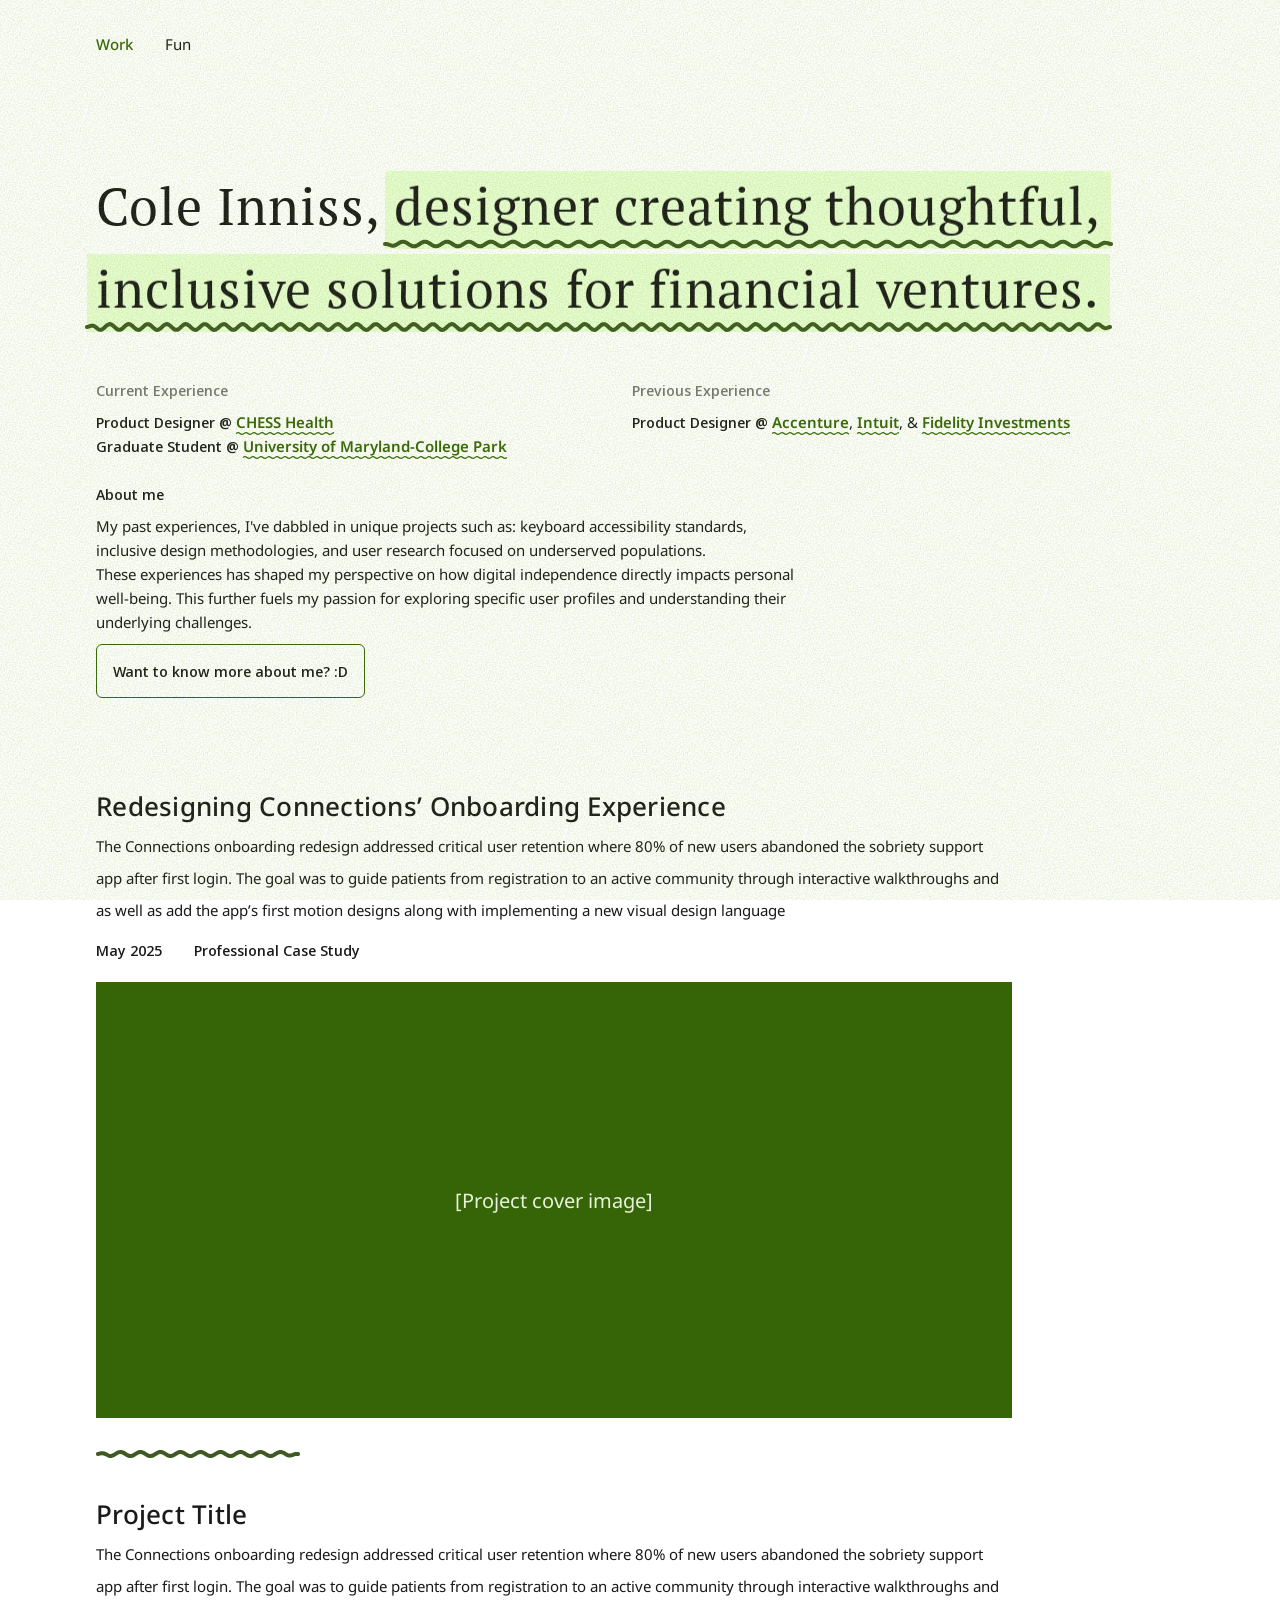
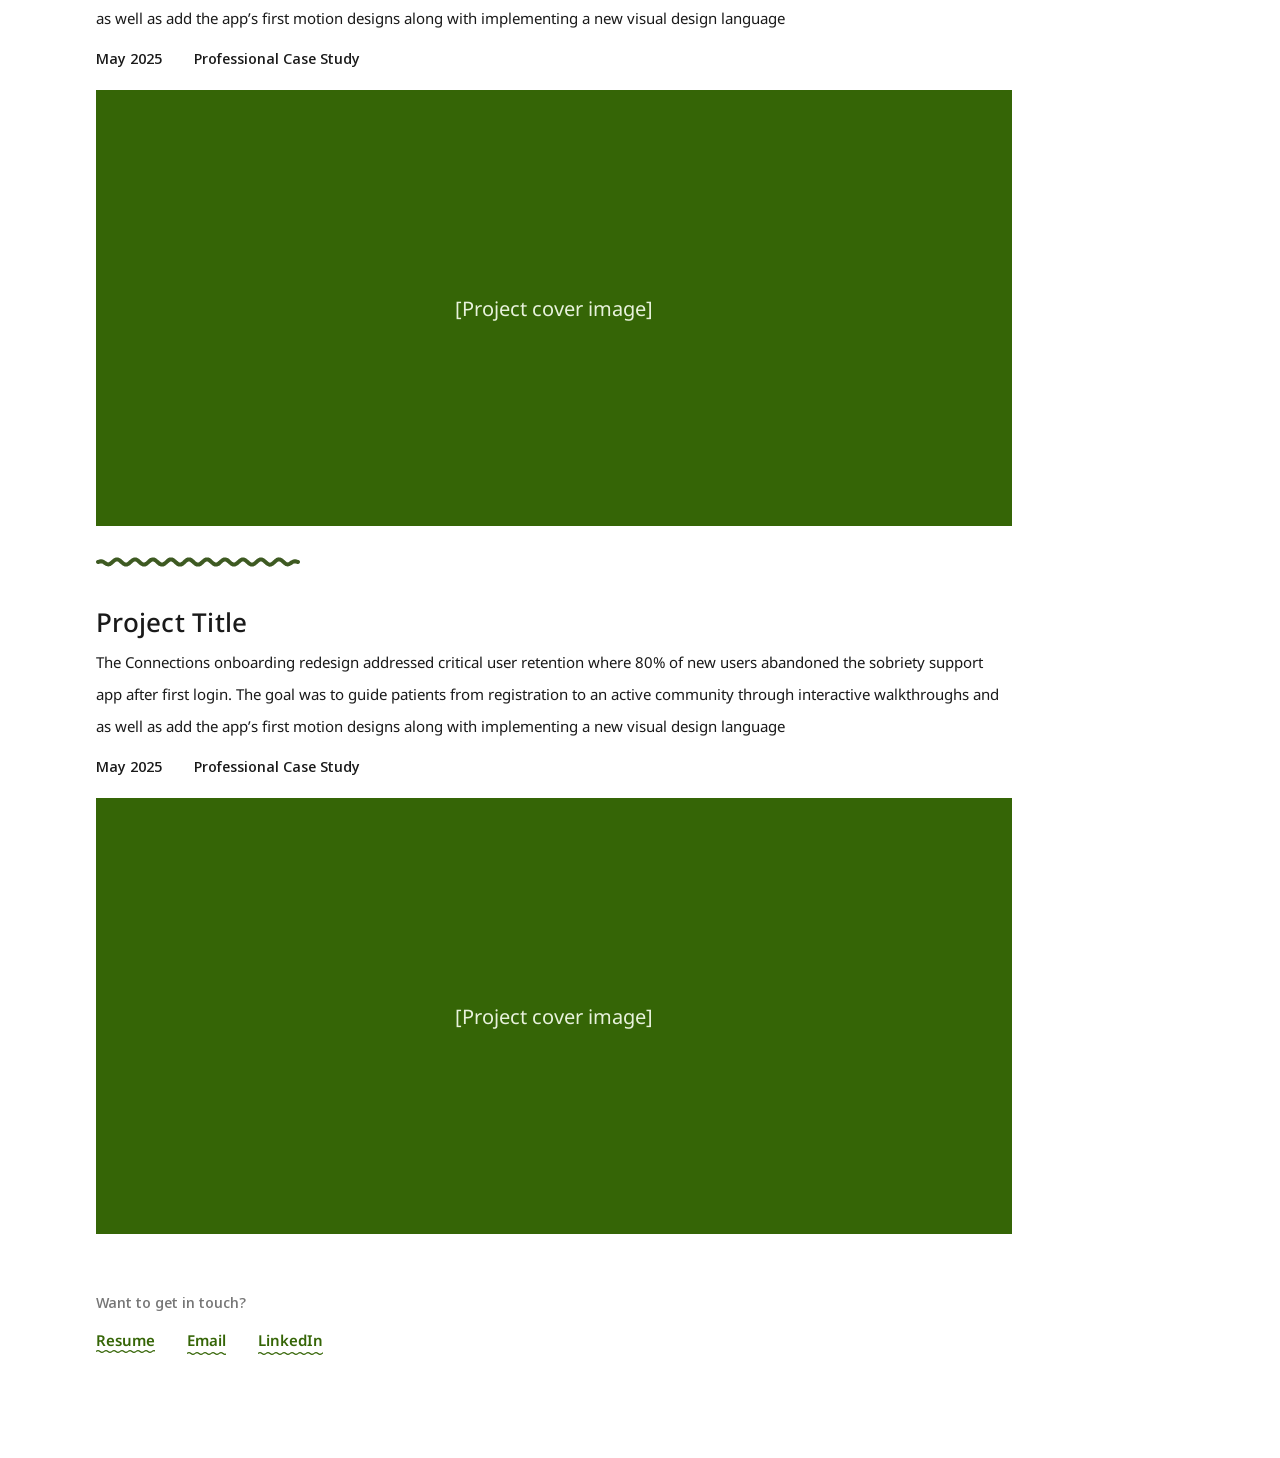
==== commit afc29ce8: "Add files via upload" ====
--- a/index.html
+++ b/index.html
@@ -52,7 +52,7 @@
 </div>
 </div>
 </div>
-<div role="img" aria-label="Photo of Cole Inniss (placeholder)" aria-hidden="true" class="about-photo" style="flex: 0 0 174px; width: 174px; background: #D9D9D9"></div>
+<div role="img" aria-label="Cole Inniss sitting outside a sunny bakery" aria-hidden="true" class="about-photo" style="flex: 0 0 200px; width: 200px; background: url(assets/img/about-photo.webp) center / contain no-repeat"></div>
 </div>
 </div>
 <button type="button" class="about-toggle" aria-expanded="false" aria-controls="about-more" data-about-toggle style="align-self: flex-start; display: inline-flex; align-items: center; gap: 10px; padding: 10px; margin-left: -10px; min-height: 52px; font-family: 'Noto Sans Display', 'Noto Sans', sans-serif; font-weight: 500; font-size: 15px; line-height: 32px; color: #1A1A1A; cursor: pointer">
--- a/assets/css/home.css
+++ b/assets/css/home.css
@@ -28,8 +28,8 @@
 @media (prefers-reduced-motion: reduce){.about-toggle-label::after{animation:none;transition:none}}
 .about-toggle:focus-visible{outline:2px solid #356506;outline-offset:2px}
 .about-photo{height:0;opacity:0;clip-path:inset(0 0 100% 0);transition:height 560ms cubic-bezier(.22,.8,.25,1),margin 560ms cubic-bezier(.22,.8,.25,1),opacity 360ms ease,clip-path 620ms cubic-bezier(.22,.8,.25,1)}
-.about-photo.is-open{height:174px;opacity:1;clip-path:inset(0 0 0 0);transition:height 560ms cubic-bezier(.22,.8,.25,1),margin 560ms cubic-bezier(.22,.8,.25,1),opacity 480ms ease 100ms,clip-path 680ms cubic-bezier(.22,.8,.25,1) 60ms}
-@media (min-width: 768px){.about-photo.is-open{margin-bottom:-54px}}
+.about-photo.is-open{height:200px;opacity:1;clip-path:inset(0 0 0 0);transition:height 560ms cubic-bezier(.22,.8,.25,1),margin 560ms cubic-bezier(.22,.8,.25,1),opacity 480ms ease 100ms,clip-path 680ms cubic-bezier(.22,.8,.25,1) 60ms}
+@media (min-width: 768px){.about-photo.is-open{margin-bottom:-80px}}
 @media (prefers-reduced-motion: reduce){.about-photo,.about-photo.is-open{transition:none}}
 .page-root{animation:page-fade-in 700ms ease backwards;transition:opacity 650ms ease}
 .page-shift{animation:page-shift-in 900ms cubic-bezier(.2,.8,.2,1) backwards;transition:transform 700ms cubic-bezier(.45,0,.2,1)}
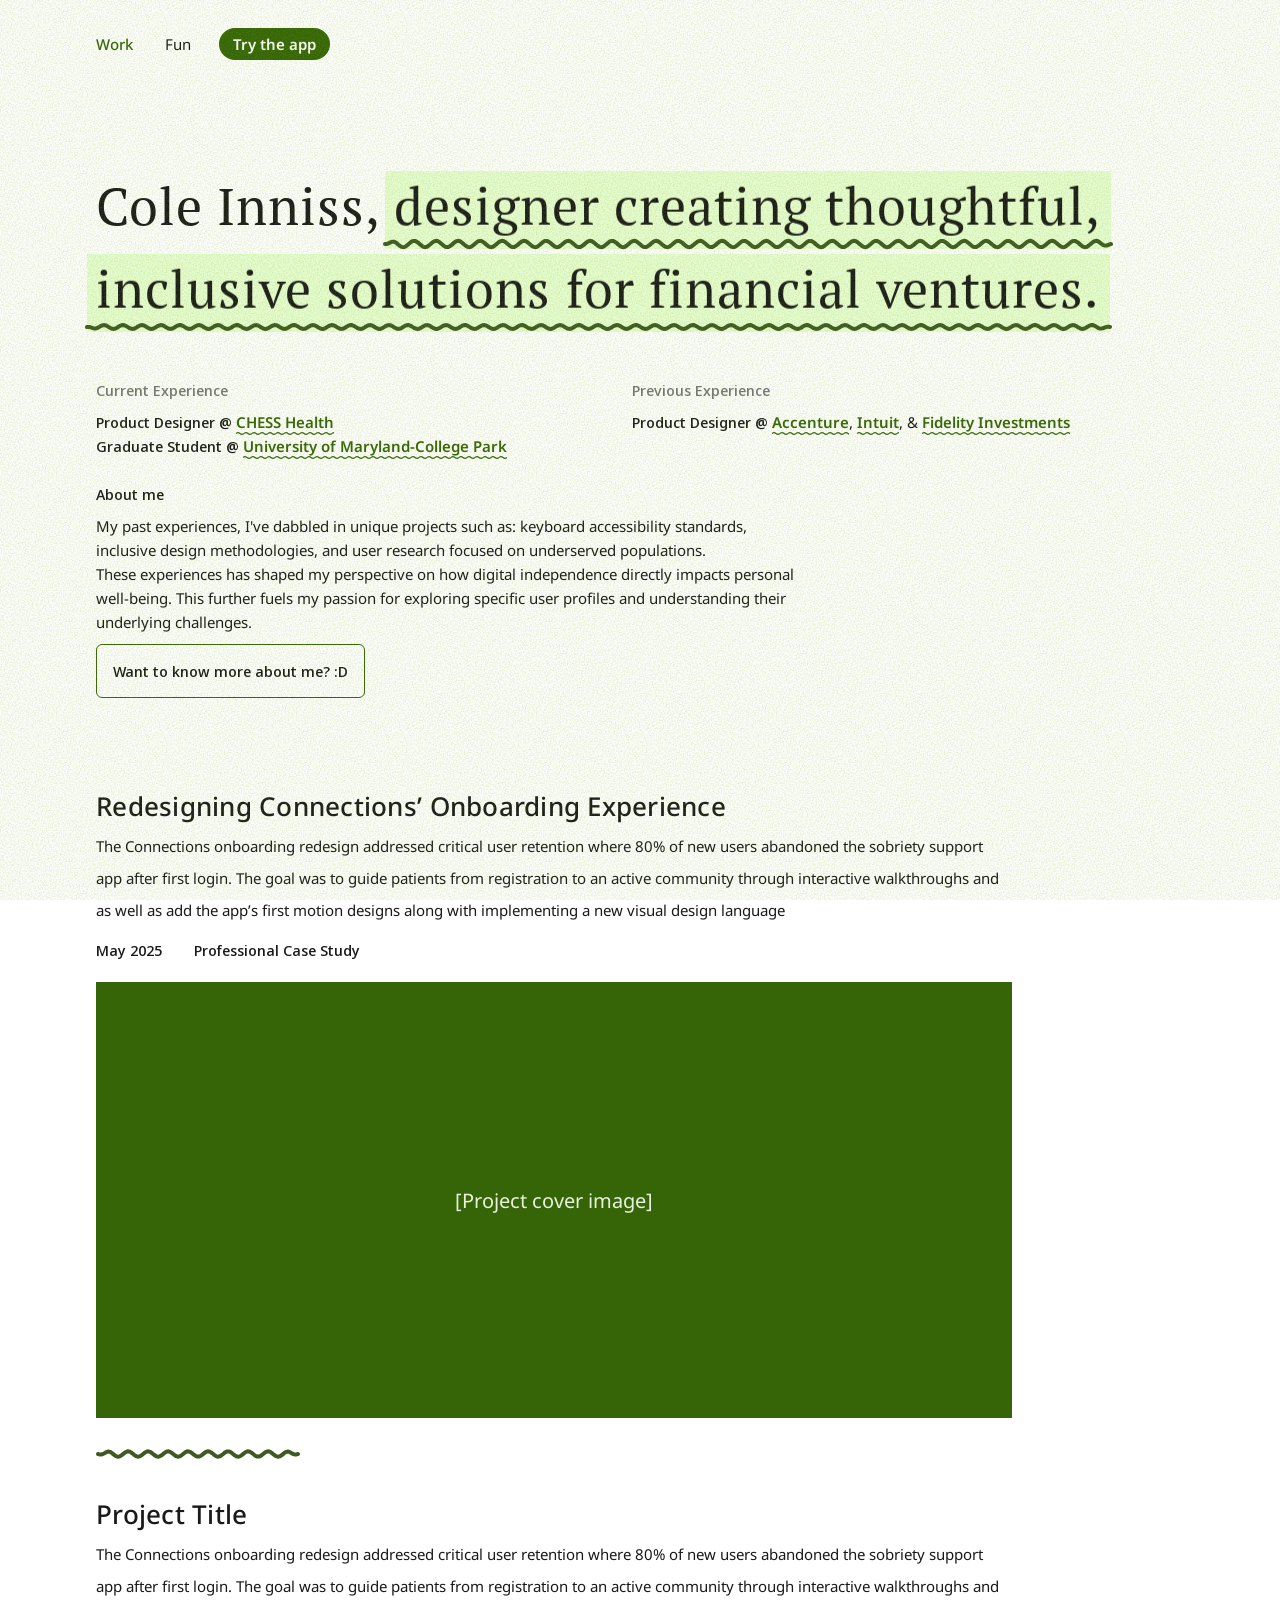
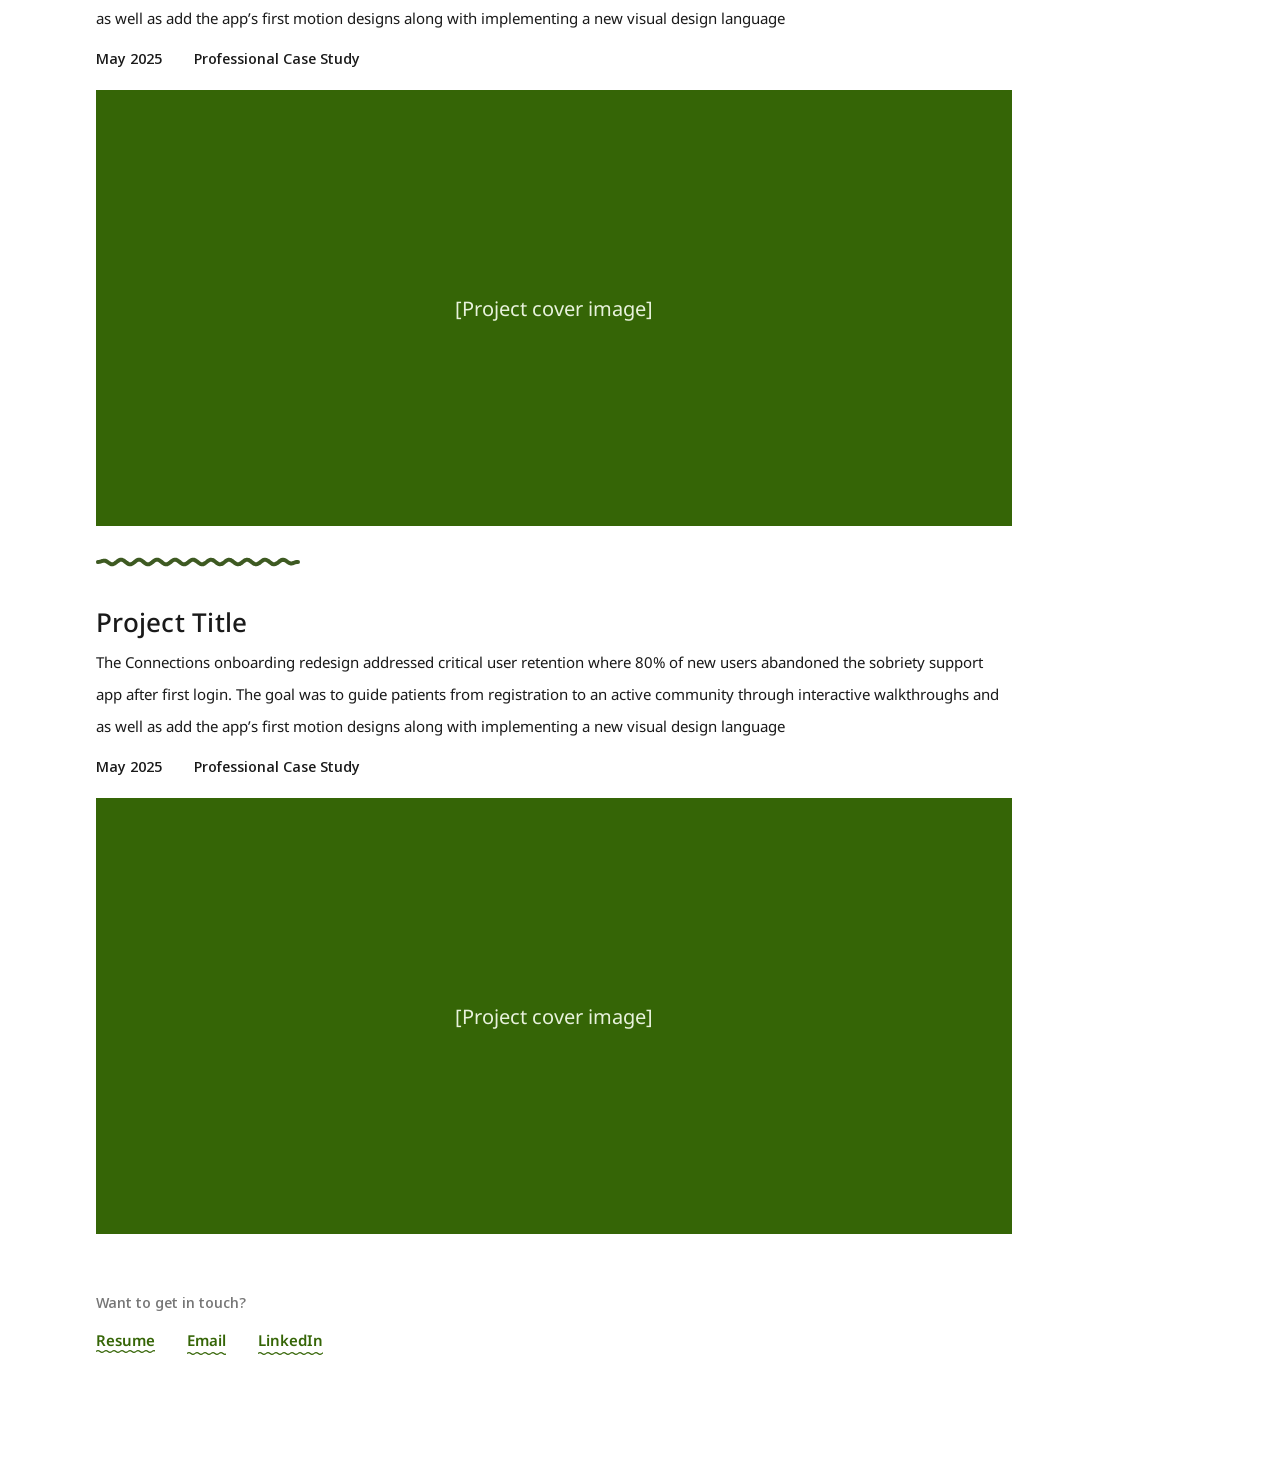
==== commit 1abee807: "Add a green "Try the app" button to the top nav Sits after Work and Fun on every page with a nav and" ====
--- a/index.html
+++ b/index.html
@@ -22,6 +22,7 @@
 <nav aria-label="Primary" style="display: flex; gap: 8px; flex-wrap: wrap; margin: -10px 0 -10px -12px">
 <a href="#work" aria-current="page" style="font-size: 15px; font-weight: 500; color: #356506; text-decoration: none; padding: 12px; min-height: 44px; box-sizing: border-box; display: inline-flex; align-items: center">Work</a>
 <a href="fun/index.html" data-transition style="font-size: 15px; color: #1A1A1A; text-decoration: none; padding: 12px; min-height: 44px; box-sizing: border-box; display: inline-flex; align-items: center">Fun</a>
+<a href="fun/close/#/demo" data-transition class="nav-cta"><span>Try the app</span></a>
 </nav>
 </header>
 
--- a/assets/css/base.css
+++ b/assets/css/base.css
@@ -12,6 +12,11 @@
 /* inline text links: semibold placeholder green, fine static wave instead of an underline */
 .text-link{color:#356506;font-weight:600;text-decoration:none;padding-bottom:4px;background-image:url("data:image/svg+xml,%3Csvg xmlns='http://www.w3.org/2000/svg' width='8' height='5'%3E%3Cpath d='M0 2.5 Q2 0.6 4 2.5 T8 2.5' fill='none' stroke='%23356506' stroke-width='1.2'/%3E%3C/svg%3E");background-repeat:repeat-x;background-position:0 100%;background-size:8px 5px;-webkit-box-decoration-break:clone;box-decoration-break:clone;transition:opacity 200ms ease}
 .text-link:hover,.text-link:focus-visible{color:#356506;opacity:.75}
+.nav-cta{display:inline-flex;align-items:center;min-height:44px;padding:0 4px;margin-left:4px;text-decoration:none}
+.nav-cta span{font-size:15px;font-weight:600;line-height:20px;color:#FFFFFF;background:#356506;border-radius:999px;padding:6px 14px;transition:background-color 200ms ease}
+.nav-cta:hover span{background:#264a04}
+.nav-cta:focus-visible{outline:none}
+.nav-cta:focus-visible span{outline:2px solid #356506;outline-offset:3px}
 /* hover preview card above company links */
 .lp{position:relative;display:inline}
 .lp-card{position:absolute;left:-12px;bottom:calc(100% + 10px);z-index:9990;width:268px;box-sizing:border-box;padding:14px 16px;background:#FFFFFF;border:1px solid #E4E8DF;border-radius:10px;box-shadow:0 12px 32px rgba(26,26,26,0.12),0 2px 6px rgba(26,26,26,0.06);font-family:'Noto Sans',sans-serif;font-size:13px;line-height:19px;font-weight:400;color:#4A4A4A;white-space:normal;text-align:left;opacity:0;visibility:hidden;transform:translateY(6px);transition:opacity 220ms ease,transform 260ms cubic-bezier(.2,.8,.2,1),visibility 0s linear 260ms;pointer-events:none;-webkit-user-select:none;user-select:none}
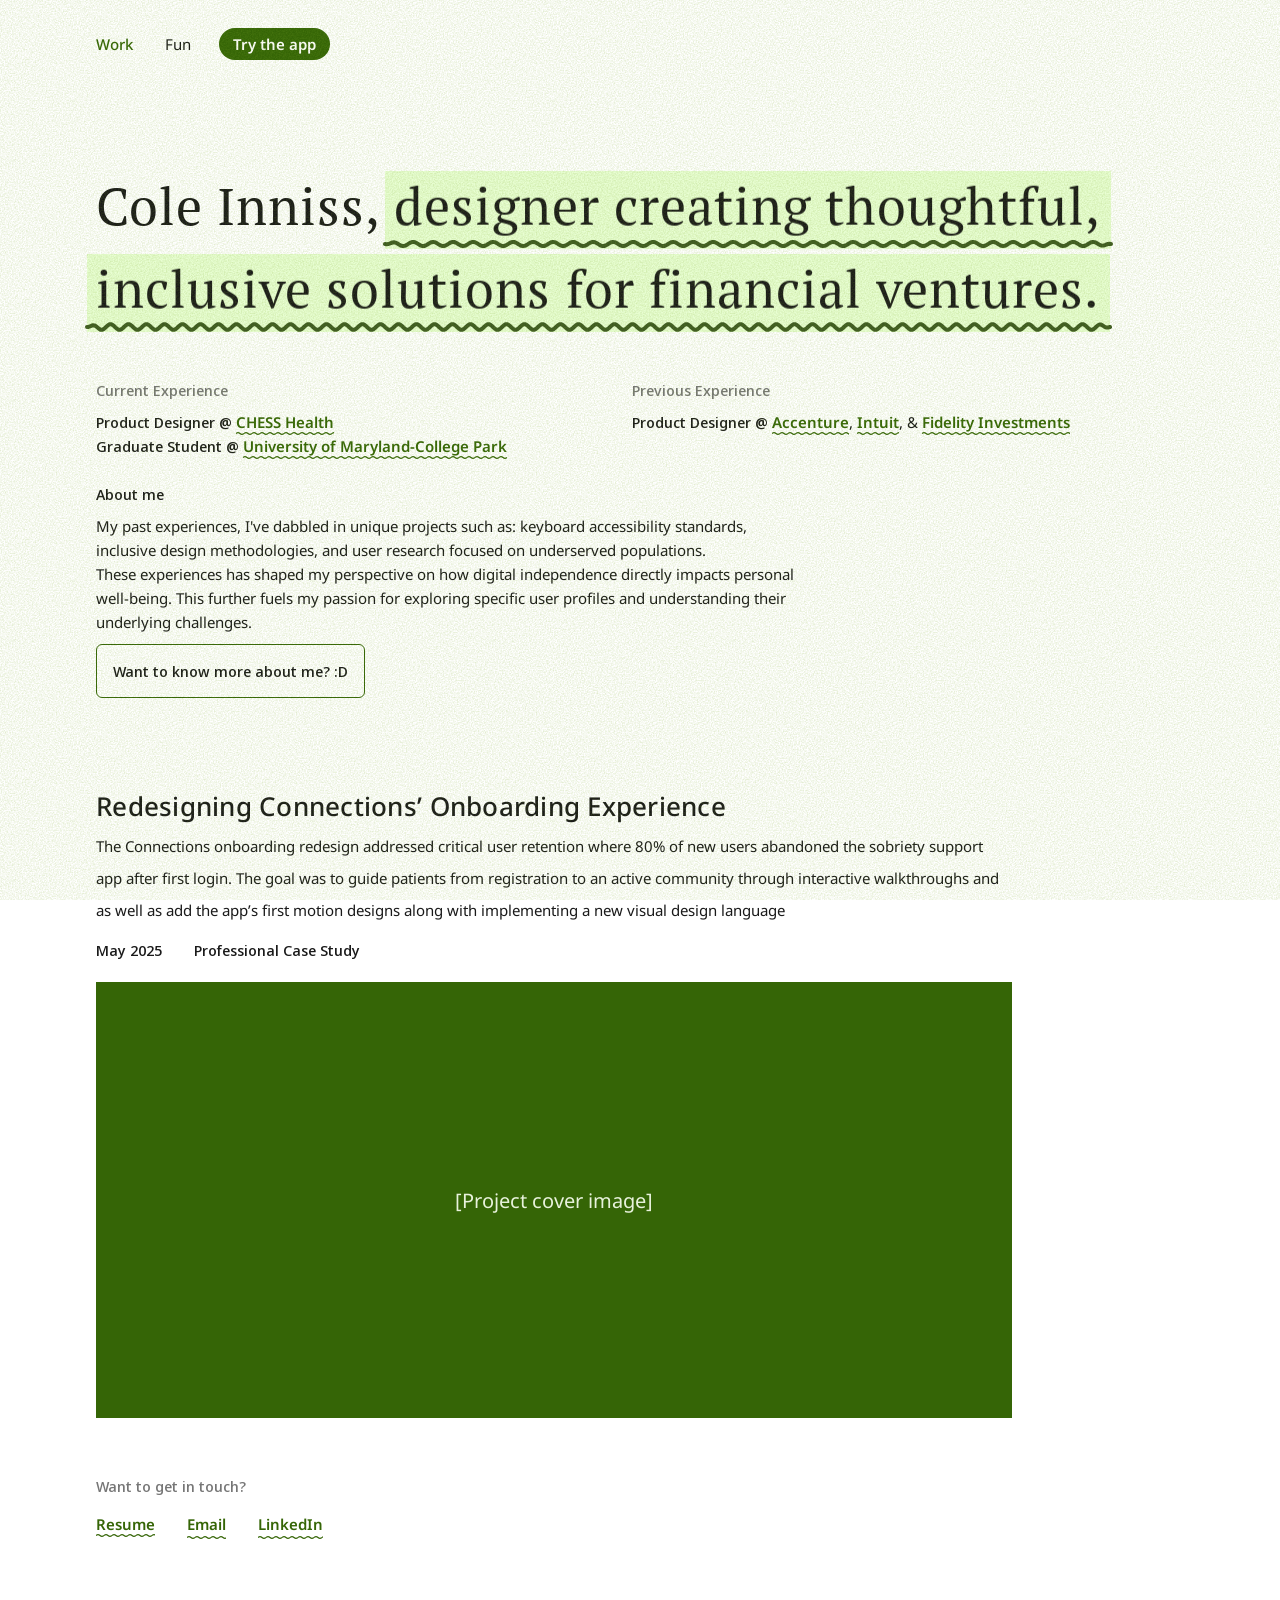
==== commit 9d7937bd: "Add files via upload" ====
--- a/index.html
+++ b/index.html
@@ -78,40 +78,6 @@
 </div>
 </div>
 <a href="work/connections/index.html" class="project-cover" aria-label="Open case study: Redesigning Connections’ Onboarding Experience" draggable="false" data-transition style="display: flex; width: 100%; aspect-ratio: 916 / 436; background: #356506; align-items: center; justify-content: center; text-decoration: none">
-<span style="font-family: 'Noto Sans', sans-serif; font-size: 20px; color: #E8F2DC">[Project cover image]</span>
-</a>
-</article>
-
-<article class="project-card" style="display: flex; flex-direction: column; gap: 16px; width: 100%; max-width: 916px; color: #1A1A1A">
-<svg class="wave-divider" width="206" height="14" viewBox="-3 -1 206 14" fill="none" aria-hidden="true" focusable="false"><path class="wv-path" data-w="200" d="M0 2.50 L1 2.54 L2 2.67 L3 2.88 L4 3.17 L5 3.53 L6 3.94 L7 4.41 L8 4.92 L9 5.45 L10 6.00 L11 6.55 L12 7.08 L13 7.59 L14 8.06 L15 8.47 L16 8.83 L17 9.12 L18 9.33 L19 9.46 L20 9.50 L21 9.46 L22 9.33 L23 9.12 L24 8.83 L25 8.47 L26 8.06 L27 7.59 L28 7.08 L29 6.55 L30 6.00 L31 5.45 L32 4.92 L33 4.41 L34 3.94 L35 3.53 L36 3.17 L37 2.88 L38 2.67 L39 2.54 L40 2.50 L41 2.54 L42 2.67 L43 2.88 L44 3.17 L45 3.53 L46 3.94 L47 4.41 L48 4.92 L49 5.45 L50 6.00 L51 6.55 L52 7.08 L53 7.59 L54 8.06 L55 8.47 L56 8.83 L57 9.12 L58 9.33 L59 9.46 L60 9.50 L61 9.46 L62 9.33 L63 9.12 L64 8.83 L65 8.47 L66 8.06 L67 7.59 L68 7.08 L69 6.55 L70 6.00 L71 5.45 L72 4.92 L73 4.41 L74 3.94 L75 3.53 L76 3.17 L77 2.88 L78 2.67 L79 2.54 L80 2.50 L81 2.54 L82 2.67 L83 2.88 L84 3.17 L85 3.53 L86 3.94 L87 4.41 L88 4.92 L89 5.45 L90 6.00 L91 6.55 L92 7.08 L93 7.59 L94 8.06 L95 8.47 L96 8.83 L97 9.12 L98 9.33 L99 9.46 L100 9.50 L101 9.46 L102 9.33 L103 9.12 L104 8.83 L105 8.47 L106 8.06 L107 7.59 L108 7.08 L109 6.55 L110 6.00 L111 5.45 L112 4.92 L113 4.41 L114 3.94 L115 3.53 L116 3.17 L117 2.88 L118 2.67 L119 2.54 L120 2.50 L121 2.54 L122 2.67 L123 2.88 L124 3.17 L125 3.53 L126 3.94 L127 4.41 L128 4.92 L129 5.45 L130 6.00 L131 6.55 L132 7.08 L133 7.59 L134 8.06 L135 8.47 L136 8.83 L137 9.12 L138 9.33 L139 9.46 L140 9.50 L141 9.46 L142 9.33 L143 9.12 L144 8.83 L145 8.47 L146 8.06 L147 7.59 L148 7.08 L149 6.55 L150 6.00 L151 5.45 L152 4.92 L153 4.41 L154 3.94 L155 3.53 L156 3.17 L157 2.88 L158 2.67 L159 2.54 L160 2.50 L161 2.54 L162 2.67 L163 2.88 L164 3.17 L165 3.53 L166 3.94 L167 4.41 L168 4.92 L169 5.45 L170 6.00 L171 6.55 L172 7.08 L173 7.59 L174 8.06 L175 8.47 L176 8.83 L177 9.12 L178 9.33 L179 9.46 L180 9.50 L181 9.46 L182 9.33 L183 9.12 L184 8.83 L185 8.47 L186 8.06 L187 7.59 L188 7.08 L189 6.55 L190 6.00 L191 5.45 L192 4.92 L193 4.41 L194 3.94 L195 3.53 L196 3.17 L197 2.88 L198 2.67 L199 2.54 L200 2.50" stroke="#3E5A22" stroke-width="4" stroke-linecap="round" stroke-linejoin="round" fill="none"></path></svg>
-<div style="display: flex; flex-direction: column">
-<h2 class="project-title" style="margin: 0; font-family: 'Noto Sans', sans-serif; font-size: 26px; line-height: 48px; letter-spacing: 0.01em; color: #1A1A1A"><a href="#work" class="project-title-link" draggable="false" data-transition style="color: inherit">Project Title</a></h2>
-<div style="display: flex; flex-direction: column; gap: 8px">
-<p style="margin: 0; font-family: 'Noto Sans', sans-serif; font-size: 15px; line-height: 32px; color: #1A1A1A">The Connections onboarding redesign addressed critical user retention where 80% of new users abandoned the sobriety support app after first login. The goal was to guide patients from registration to an active community through interactive walkthroughs and as well as add the app’s first motion designs along with implementing a new visual design language</p>
-<div style="display: flex; flex-wrap: wrap; gap: 0 32px; font-family: 'Noto Sans Display', 'Noto Sans', sans-serif; font-weight: 500; font-size: 15px; line-height: 32px; color: #1A1A1A">
-<span>May 2025</span>
-<span>Professional Case Study</span>
-</div>
-</div>
-</div>
-<a href="#work" class="project-cover" aria-label="Open case study: Project Title" draggable="false" data-transition style="display: flex; width: 100%; aspect-ratio: 916 / 436; background: #356506; align-items: center; justify-content: center; text-decoration: none">
-<span style="font-family: 'Noto Sans', sans-serif; font-size: 20px; color: #E8F2DC">[Project cover image]</span>
-</a>
-</article>
-
-<article class="project-card" style="display: flex; flex-direction: column; gap: 16px; width: 100%; max-width: 916px; color: #1A1A1A">
-<svg class="wave-divider" width="206" height="14" viewBox="-3 -1 206 14" fill="none" aria-hidden="true" focusable="false"><path class="wv-path" data-w="200" d="M0 2.50 L1 2.54 L2 2.67 L3 2.88 L4 3.17 L5 3.53 L6 3.94 L7 4.41 L8 4.92 L9 5.45 L10 6.00 L11 6.55 L12 7.08 L13 7.59 L14 8.06 L15 8.47 L16 8.83 L17 9.12 L18 9.33 L19 9.46 L20 9.50 L21 9.46 L22 9.33 L23 9.12 L24 8.83 L25 8.47 L26 8.06 L27 7.59 L28 7.08 L29 6.55 L30 6.00 L31 5.45 L32 4.92 L33 4.41 L34 3.94 L35 3.53 L36 3.17 L37 2.88 L38 2.67 L39 2.54 L40 2.50 L41 2.54 L42 2.67 L43 2.88 L44 3.17 L45 3.53 L46 3.94 L47 4.41 L48 4.92 L49 5.45 L50 6.00 L51 6.55 L52 7.08 L53 7.59 L54 8.06 L55 8.47 L56 8.83 L57 9.12 L58 9.33 L59 9.46 L60 9.50 L61 9.46 L62 9.33 L63 9.12 L64 8.83 L65 8.47 L66 8.06 L67 7.59 L68 7.08 L69 6.55 L70 6.00 L71 5.45 L72 4.92 L73 4.41 L74 3.94 L75 3.53 L76 3.17 L77 2.88 L78 2.67 L79 2.54 L80 2.50 L81 2.54 L82 2.67 L83 2.88 L84 3.17 L85 3.53 L86 3.94 L87 4.41 L88 4.92 L89 5.45 L90 6.00 L91 6.55 L92 7.08 L93 7.59 L94 8.06 L95 8.47 L96 8.83 L97 9.12 L98 9.33 L99 9.46 L100 9.50 L101 9.46 L102 9.33 L103 9.12 L104 8.83 L105 8.47 L106 8.06 L107 7.59 L108 7.08 L109 6.55 L110 6.00 L111 5.45 L112 4.92 L113 4.41 L114 3.94 L115 3.53 L116 3.17 L117 2.88 L118 2.67 L119 2.54 L120 2.50 L121 2.54 L122 2.67 L123 2.88 L124 3.17 L125 3.53 L126 3.94 L127 4.41 L128 4.92 L129 5.45 L130 6.00 L131 6.55 L132 7.08 L133 7.59 L134 8.06 L135 8.47 L136 8.83 L137 9.12 L138 9.33 L139 9.46 L140 9.50 L141 9.46 L142 9.33 L143 9.12 L144 8.83 L145 8.47 L146 8.06 L147 7.59 L148 7.08 L149 6.55 L150 6.00 L151 5.45 L152 4.92 L153 4.41 L154 3.94 L155 3.53 L156 3.17 L157 2.88 L158 2.67 L159 2.54 L160 2.50 L161 2.54 L162 2.67 L163 2.88 L164 3.17 L165 3.53 L166 3.94 L167 4.41 L168 4.92 L169 5.45 L170 6.00 L171 6.55 L172 7.08 L173 7.59 L174 8.06 L175 8.47 L176 8.83 L177 9.12 L178 9.33 L179 9.46 L180 9.50 L181 9.46 L182 9.33 L183 9.12 L184 8.83 L185 8.47 L186 8.06 L187 7.59 L188 7.08 L189 6.55 L190 6.00 L191 5.45 L192 4.92 L193 4.41 L194 3.94 L195 3.53 L196 3.17 L197 2.88 L198 2.67 L199 2.54 L200 2.50" stroke="#3E5A22" stroke-width="4" stroke-linecap="round" stroke-linejoin="round" fill="none"></path></svg>
-<div style="display: flex; flex-direction: column">
-<h2 class="project-title" style="margin: 0; font-family: 'Noto Sans', sans-serif; font-size: 26px; line-height: 48px; letter-spacing: 0.01em; color: #1A1A1A"><a href="#work" class="project-title-link" draggable="false" data-transition style="color: inherit">Project Title</a></h2>
-<div style="display: flex; flex-direction: column; gap: 8px">
-<p style="margin: 0; font-family: 'Noto Sans', sans-serif; font-size: 15px; line-height: 32px; color: #1A1A1A">The Connections onboarding redesign addressed critical user retention where 80% of new users abandoned the sobriety support app after first login. The goal was to guide patients from registration to an active community through interactive walkthroughs and as well as add the app’s first motion designs along with implementing a new visual design language</p>
-<div style="display: flex; flex-wrap: wrap; gap: 0 32px; font-family: 'Noto Sans Display', 'Noto Sans', sans-serif; font-weight: 500; font-size: 15px; line-height: 32px; color: #1A1A1A">
-<span>May 2025</span>
-<span>Professional Case Study</span>
-</div>
-</div>
-</div>
-<a href="#work" class="project-cover" aria-label="Open case study: Project Title" draggable="false" data-transition style="display: flex; width: 100%; aspect-ratio: 916 / 436; background: #356506; align-items: center; justify-content: center; text-decoration: none">
 <span style="font-family: 'Noto Sans', sans-serif; font-size: 20px; color: #E8F2DC">[Project cover image]</span>
 </a>
 </article>
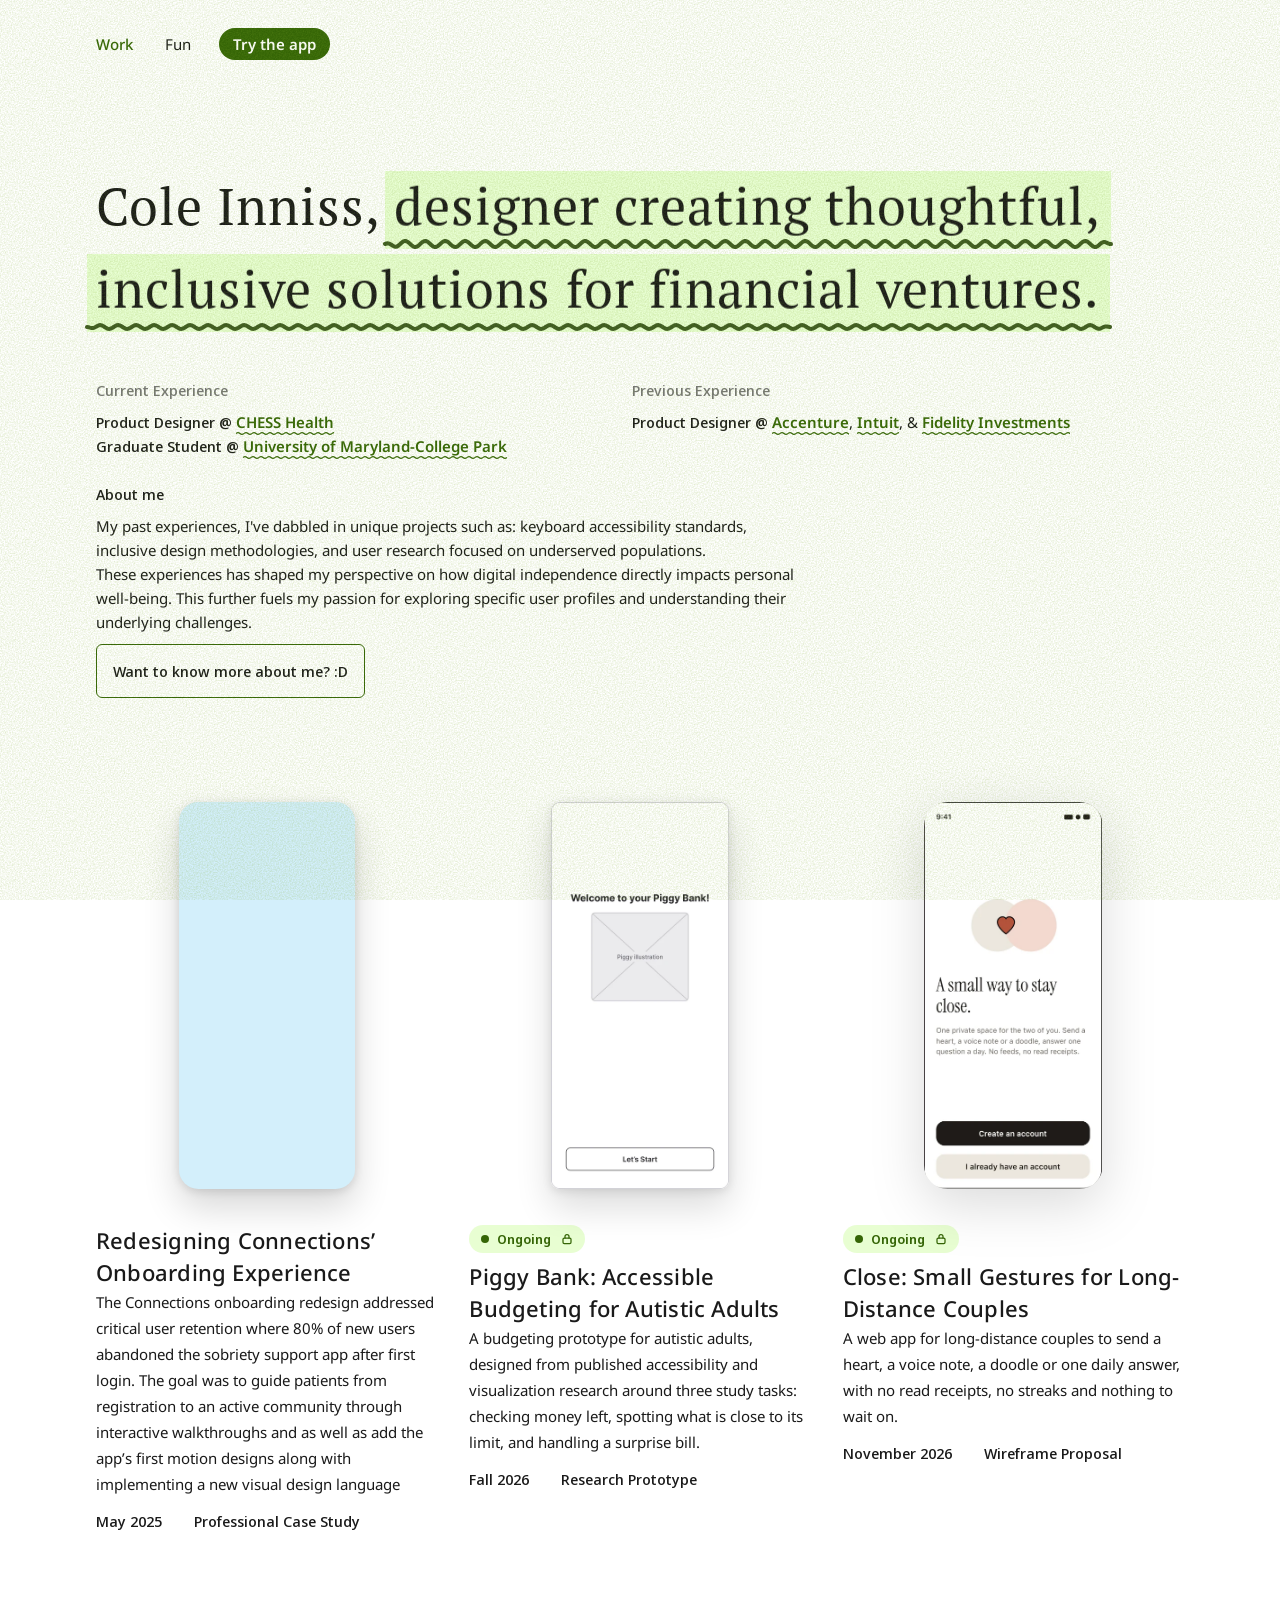
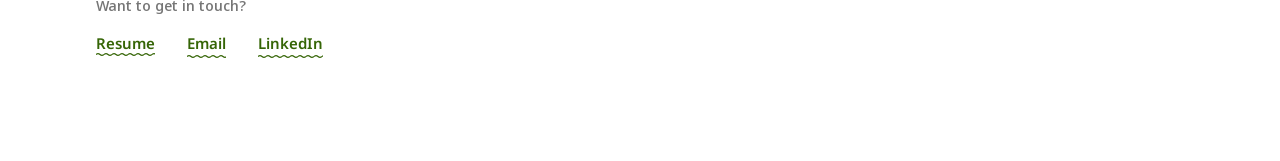
==== commit 55ddcfda: "Add files via upload" ====
--- a/index.html
+++ b/index.html
@@ -22,7 +22,7 @@
 <nav aria-label="Primary" style="display: flex; gap: 8px; flex-wrap: wrap; margin: -10px 0 -10px -12px">
 <a href="#work" aria-current="page" style="font-size: 15px; font-weight: 500; color: #356506; text-decoration: none; padding: 12px; min-height: 44px; box-sizing: border-box; display: inline-flex; align-items: center">Work</a>
 <a href="fun/index.html" data-transition style="font-size: 15px; color: #1A1A1A; text-decoration: none; padding: 12px; min-height: 44px; box-sizing: border-box; display: inline-flex; align-items: center">Fun</a>
-<a href="fun/close/#/demo" data-transition class="nav-cta"><span>Try the app</span></a>
+<a href="fun/close/#/demo" data-transition class="nav-cta" aria-label="Try the app (opens the Close demo in a new tab)"><span>Try the app</span></a>
 </nav>
 </header>
 
@@ -63,23 +63,60 @@
 </div>
 </div>
 
-<section id="work" aria-label="Selected work" class="page-shift" style="display: flex; flex-direction: column; gap: 72px; padding: 84px 0 56px">
-
-<article class="project-card" style="display: flex; flex-direction: column; gap: 16px; width: 100%; max-width: 916px; color: #1A1A1A">
-
-<div style="display: flex; flex-direction: column">
-<h2 class="project-title" style="margin: 0; font-family: 'Noto Sans', sans-serif; font-size: 26px; line-height: 48px; letter-spacing: 0.01em; color: #1A1A1A"><a href="work/connections/index.html" class="project-title-link" draggable="false" data-transition style="color: inherit">Redesigning Connections’ Onboarding Experience</a></h2>
-<div style="display: flex; flex-direction: column; gap: 8px">
-<p style="margin: 0; font-family: 'Noto Sans', sans-serif; font-size: 15px; line-height: 32px; color: #1A1A1A">The Connections onboarding redesign addressed critical user retention where 80% of new users abandoned the sobriety support app after first login. The goal was to guide patients from registration to an active community through interactive walkthroughs and as well as add the app’s first motion designs along with implementing a new visual design language</p>
+<section id="work" aria-label="Selected work" class="page-shift" style="display: grid; grid-template-columns: repeat(auto-fill, minmax(280px, 1fr)); gap: 72px 32px; align-items: start; padding: 84px 0 56px">
+
+<article class="project-card" style="display: flex; flex-direction: column; gap: 16px; width: 100%; min-width: 0; color: #1A1A1A">
+
+<a href="work/connections/index.html" class="project-cover is-phone" aria-label="Open case study: Redesigning Connections’ Onboarding Experience" draggable="false" data-transition style="display: flex; width: 100%; aspect-ratio: 4 / 5; background: transparent; align-items: center; justify-content: center; text-decoration: none">
+<span class="ob-phone" aria-hidden="true"><img class="ob-s" src="assets/img/onboarding/onb-01.webp" alt="" draggable="false" style="animation-delay: 0s"><img class="ob-s" src="assets/img/onboarding/onb-02.webp" alt="" draggable="false" style="animation-delay: 3s"><img class="ob-s" src="assets/img/onboarding/onb-03.webp" alt="" draggable="false" style="animation-delay: 6s"><img class="ob-s" src="assets/img/onboarding/onb-04.webp" alt="" draggable="false" style="animation-delay: 9s"><img class="ob-s" src="assets/img/onboarding/onb-05.webp" alt="" draggable="false" style="animation-delay: 12s"><img class="ob-s" src="assets/img/onboarding/onb-06.webp" alt="" draggable="false" style="animation-delay: 15s"><img class="ob-s" src="assets/img/onboarding/onb-07.webp" alt="" draggable="false" style="animation-delay: 18s"><img class="ob-s" src="assets/img/onboarding/onb-08.webp" alt="" draggable="false" style="animation-delay: 21s"></span>
+</a>
+<div style="display: flex; flex-direction: column; align-items: flex-start">
+
+<h2 class="project-title" style="margin: 0; font-family: 'Noto Sans', sans-serif; font-size: 22px; line-height: 1.45; letter-spacing: 0.01em; color: #1A1A1A"><a href="work/connections/index.html" class="project-title-link" draggable="false" data-transition style="color: inherit">Redesigning Connections’ Onboarding Experience</a></h2>
+<div style="display: flex; flex-direction: column; gap: 8px">
+<p style="margin: 0; font-family: 'Noto Sans', sans-serif; font-size: 15px; line-height: 26px; color: #1A1A1A">The Connections onboarding redesign addressed critical user retention where 80% of new users abandoned the sobriety support app after first login. The goal was to guide patients from registration to an active community through interactive walkthroughs and as well as add the app’s first motion designs along with implementing a new visual design language</p>
 <div style="display: flex; flex-wrap: wrap; gap: 0 32px; font-family: 'Noto Sans Display', 'Noto Sans', sans-serif; font-weight: 500; font-size: 15px; line-height: 32px; color: #1A1A1A">
 <span>May 2025</span>
 <span>Professional Case Study</span>
 </div>
 </div>
 </div>
-<a href="work/connections/index.html" class="project-cover" aria-label="Open case study: Redesigning Connections’ Onboarding Experience" draggable="false" data-transition style="display: flex; width: 100%; aspect-ratio: 916 / 436; background: #356506; align-items: center; justify-content: center; text-decoration: none">
-<span style="font-family: 'Noto Sans', sans-serif; font-size: 20px; color: #E8F2DC">[Project cover image]</span>
+</article>
+
+<article class="project-card" style="display: flex; flex-direction: column; gap: 16px; width: 100%; min-width: 0; color: #1A1A1A">
+
+<a href="work/piggy-bank/index.html" class="project-cover is-phone" aria-label="Open case study: Piggy Bank: Accessible Budgeting for Autistic Adults" draggable="false" data-transition style="display: flex; width: 100%; aspect-ratio: 4 / 5; background: transparent; align-items: center; justify-content: center; text-decoration: none">
+<span class="mp pb mp-tile " role="img" aria-label="Piggy Bank onboarding (animated)"><img class="mp-s" src="assets/img/piggy-bank/w01.webp" alt="" draggable="false" style="animation:pbt-0 40.96s linear infinite;"><span class="mp-c" style="left:8.458%;top:89.359%;width:83.333%;height:5.950%;background-image:url(assets/img/piggy-bank/w01.webp);background-size:120.000% 1680.769%;background-position:50.746% 95.012%;animation:pbt-1 40.96s linear infinite;"></span><span class="mp-tap" style="left:50.00%;top:92.33%;animation:pbt-2 40.96s linear infinite;"></span><span class="mp-c" style="left:0.000%;top:0.000%;width:100.000%;height:29.977%;background-image:url(assets/img/piggy-bank/w02.webp);background-size:100.000% 333.588%;background-position:0.000% 0.000%;animation:pbt-3 40.96s linear infinite;"></span><span class="mp-c" style="left:0.000%;top:29.977%;width:100.000%;height:44.966%;background-image:url(assets/img/piggy-bank/w02.webp);background-size:100.000% 222.392%;background-position:0.000% 54.470%;animation:pbt-4 40.96s linear infinite;"></span><span class="mp-c" style="left:0.000%;top:75.057%;width:100.000%;height:24.943%;background-image:url(assets/img/piggy-bank/w02.webp);background-size:100.000% 400.917%;background-position:0.000% 100.000%;animation:pbt-5 40.96s linear infinite;"></span><span class="mp-c" style="left:8.458%;top:89.359%;width:83.333%;height:5.950%;background-image:url(assets/img/piggy-bank/w02.webp);background-size:120.000% 1680.769%;background-position:50.746% 95.012%;animation:pbt-6 40.96s linear infinite;"></span><span class="mp-tap" style="left:50.00%;top:92.33%;animation:pbt-7 40.96s linear infinite;"></span><span class="mp-c" style="left:0.000%;top:0.000%;width:100.000%;height:29.977%;background-image:url(assets/img/piggy-bank/w03.webp);background-size:100.000% 333.588%;background-position:0.000% 0.000%;animation:pbt-8 40.96s linear infinite;"></span><span class="mp-c" style="left:0.000%;top:29.977%;width:100.000%;height:44.966%;background-image:url(assets/img/piggy-bank/w03.webp);background-size:100.000% 222.392%;background-position:0.000% 54.470%;animation:pbt-9 40.96s linear infinite;"></span><span class="mp-c" style="left:0.000%;top:75.057%;width:100.000%;height:24.943%;background-image:url(assets/img/piggy-bank/w03.webp);background-size:100.000% 400.917%;background-position:0.000% 100.000%;animation:pbt-10 40.96s linear infinite;"></span><span class="mp-c" style="left:35.075%;top:17.162%;width:29.851%;height:13.730%;background-image:url(assets/img/piggy-bank/w03.webp);background-size:335.000% 728.333%;background-position:50.000% 19.894%;animation:pbt-11 40.96s linear infinite;"></span><span class="mp-tap" style="left:50.00%;top:24.03%;animation:pbt-12 40.96s linear infinite;"></span><span class="mp-dim" style="animation:pbt-13 40.96s linear infinite;"></span><span class="mp-c" style="left:0.000%;top:52.746%;width:100.000%;height:47.254%;background-image:url(assets/img/piggy-bank/w03s.webp);background-size:100.000% 211.622%;background-position:0.000% 100.000%;animation:pbt-14 40.96s linear infinite;"></span><span class="mp-c" style="left:7.214%;top:78.146%;width:15.920%;height:7.323%;background-image:url(assets/img/piggy-bank/w03s.webp);background-size:628.125% 1365.625%;background-position:8.580% 84.321%;animation:pbt-15 40.96s linear infinite;"></span><span class="mp-tap" style="left:15.17%;top:81.92%;animation:pbt-16 40.96s linear infinite;"></span><span class="mp-c" style="left:8.458%;top:81.350%;width:83.333%;height:5.950%;background-image:url(assets/img/piggy-bank/w03.webp);background-size:120.000% 1680.769%;background-position:50.746% 86.496%;animation:pbt-17 40.96s linear infinite;"></span><span class="mp-tap" style="left:50.00%;top:84.32%;animation:pbt-18 40.96s linear infinite;"></span><span class="mp-c" style="left:0.000%;top:0.000%;width:100.000%;height:29.977%;background-image:url(assets/img/piggy-bank/w04.webp);background-size:100.000% 333.588%;background-position:0.000% 0.000%;animation:pbt-19 40.96s linear infinite;"></span><span class="mp-c" style="left:0.000%;top:29.977%;width:100.000%;height:44.966%;background-image:url(assets/img/piggy-bank/w04.webp);background-size:100.000% 222.392%;background-position:0.000% 54.470%;animation:pbt-20 40.96s linear infinite;"></span><span class="mp-c" style="left:0.000%;top:75.057%;width:100.000%;height:24.943%;background-image:url(assets/img/piggy-bank/w04.webp);background-size:100.000% 400.917%;background-position:0.000% 100.000%;animation:pbt-21 40.96s linear infinite;"></span><span class="mp-c" style="left:8.458%;top:89.359%;width:83.333%;height:5.950%;background-image:url(assets/img/piggy-bank/w04.webp);background-size:120.000% 1680.769%;background-position:50.746% 95.012%;animation:pbt-22 40.96s linear infinite;"></span><span class="mp-tap" style="left:50.00%;top:92.33%;animation:pbt-23 40.96s linear infinite;"></span><span class="mp-c" style="left:0.000%;top:0.000%;width:100.000%;height:29.977%;background-image:url(assets/img/piggy-bank/w05.webp);background-size:100.000% 333.588%;background-position:0.000% 0.000%;animation:pbt-24 40.96s linear infinite;"></span><span class="mp-c" style="left:0.000%;top:29.977%;width:100.000%;height:44.966%;background-image:url(assets/img/piggy-bank/w05.webp);background-size:100.000% 222.392%;background-position:0.000% 54.470%;animation:pbt-25 40.96s linear infinite;"></span><span class="mp-c" style="left:0.000%;top:75.057%;width:100.000%;height:24.943%;background-image:url(assets/img/piggy-bank/w05.webp);background-size:100.000% 400.917%;background-position:0.000% 100.000%;animation:pbt-26 40.96s linear infinite;"></span><span class="mp-c" style="left:8.458%;top:89.359%;width:83.333%;height:5.950%;background-image:url(assets/img/piggy-bank/w05.webp);background-size:120.000% 1680.769%;background-position:50.746% 95.012%;animation:pbt-27 40.96s linear infinite;"></span><span class="mp-tap" style="left:50.00%;top:92.33%;animation:pbt-28 40.96s linear infinite;"></span><span class="mp-c" style="left:0.000%;top:0.000%;width:100.000%;height:29.977%;background-image:url(assets/img/piggy-bank/w06.webp);background-size:100.000% 333.588%;background-position:0.000% 0.000%;animation:pbt-29 40.96s linear infinite;"></span><span class="mp-c" style="left:0.000%;top:29.977%;width:100.000%;height:44.966%;background-image:url(assets/img/piggy-bank/w06.webp);background-size:100.000% 222.392%;background-position:0.000% 54.470%;animation:pbt-30 40.96s linear infinite;"></span><span class="mp-c" style="left:0.000%;top:75.057%;width:100.000%;height:24.943%;background-image:url(assets/img/piggy-bank/w06.webp);background-size:100.000% 400.917%;background-position:0.000% 100.000%;animation:pbt-31 40.96s linear infinite;"></span><span class="mp-c" style="left:34.577%;top:25.400%;width:5.970%;height:2.746%;background-image:url(assets/img/piggy-bank/w06.webp);background-size:1675.000% 3641.667%;background-position:36.772% 26.118%;animation:pbt-32 40.96s linear infinite;"></span><span class="mp-tap" style="left:37.56%;top:26.77%;animation:pbt-33 40.96s linear infinite;"></span><span class="mp-c" style="left:0.000%;top:0.000%;width:100.000%;height:100.000%;background-image:url(assets/img/piggy-bank/w06b.webp);background-size:100.000% 100.000%;background-position:0.000% 0.000%;animation:pbt-34 40.96s linear infinite;"></span><span class="mp-c" style="left:8.458%;top:20.595%;width:83.333%;height:27.574%;background-image:url(assets/img/piggy-bank/w06b.webp);background-size:120.000% 362.656%;background-position:50.746% 28.436%;animation:pbt-35 40.96s linear infinite;"></span><span class="mp-c" style="left:8.458%;top:89.359%;width:83.333%;height:5.950%;background-image:url(assets/img/piggy-bank/w06b.webp);background-size:120.000% 1680.769%;background-position:50.746% 95.012%;animation:pbt-36 40.96s linear infinite;"></span><span class="mp-tap" style="left:50.00%;top:92.33%;animation:pbt-37 40.96s linear infinite;"></span><span class="mp-c" style="left:0.000%;top:0.000%;width:100.000%;height:29.977%;background-image:url(assets/img/piggy-bank/w07.webp);background-size:100.000% 333.588%;background-position:0.000% 0.000%;animation:pbt-38 40.96s linear infinite;"></span><span class="mp-c" style="left:0.000%;top:29.977%;width:100.000%;height:44.966%;background-image:url(assets/img/piggy-bank/w07.webp);background-size:100.000% 222.392%;background-position:0.000% 54.470%;animation:pbt-39 40.96s linear infinite;"></span><span class="mp-c" style="left:0.000%;top:75.057%;width:100.000%;height:24.943%;background-image:url(assets/img/piggy-bank/w07.webp);background-size:100.000% 400.917%;background-position:0.000% 100.000%;animation:pbt-40 40.96s linear infinite;"></span><span class="mp-c" style="left:8.458%;top:89.359%;width:83.333%;height:5.950%;background-image:url(assets/img/piggy-bank/w07.webp);background-size:120.000% 1680.769%;background-position:50.746% 95.012%;animation:pbt-41 40.96s linear infinite;"></span><span class="mp-tap" style="left:50.00%;top:92.33%;animation:pbt-42 40.96s linear infinite;"></span><span class="mp-c" style="left:0.000%;top:0.000%;width:100.000%;height:29.977%;background-image:url(assets/img/piggy-bank/w08.webp);background-size:100.000% 333.588%;background-position:0.000% 0.000%;animation:pbt-43 40.96s linear infinite;"></span><span class="mp-c" style="left:0.000%;top:29.977%;width:100.000%;height:44.966%;background-image:url(assets/img/piggy-bank/w08.webp);background-size:100.000% 222.392%;background-position:0.000% 54.470%;animation:pbt-44 40.96s linear infinite;"></span><span class="mp-c" style="left:0.000%;top:75.057%;width:100.000%;height:24.943%;background-image:url(assets/img/piggy-bank/w08.webp);background-size:100.000% 400.917%;background-position:0.000% 100.000%;animation:pbt-45 40.96s linear infinite;"></span><span class="mp-c" style="left:31.343%;top:27.117%;width:37.313%;height:6.636%;background-image:url(assets/img/piggy-bank/w08.webp);background-size:268.000% 1506.897%;background-position:50.000% 29.044%;animation:pbt-46 40.96s linear infinite;"></span><span class="mp-tap" style="left:50.00%;top:30.43%;animation:pbt-47 40.96s linear infinite;"></span><span class="mp-c" style="left:0.000%;top:0.000%;width:100.000%;height:100.000%;background-image:url(assets/img/piggy-bank/w08b.webp);background-size:100.000% 100.000%;background-position:0.000% 0.000%;animation:pbt-48 40.96s linear infinite;"></span><span class="mp-c" style="left:31.343%;top:23.112%;width:37.313%;height:6.865%;background-image:url(assets/img/piggy-bank/w08b.webp);background-size:268.000% 1456.667%;background-position:50.000% 24.816%;animation:pbt-49 40.96s linear infinite;"></span><span class="mp-c" style="left:0.000%;top:68.650%;width:100.000%;height:31.350%;background-image:url(assets/img/piggy-bank/w08k.webp);background-size:100.000% 318.978%;background-position:0.000% 100.000%;animation:pbt-50 40.96s linear infinite;"></span><span class="mp-c" style="left:64.677%;top:88.787%;width:24.876%;height:5.492%;background-image:url(assets/img/piggy-bank/w08k.webp);background-size:402.000% 1820.833%;background-position:86.093% 93.947%;animation:pbt-51 40.96s linear infinite;"></span><span class="mp-tap" style="left:68.66%;top:90.96%;animation:pbt-52 40.96s linear infinite;"></span><span class="mp-c" style="left:8.458%;top:81.579%;width:83.333%;height:5.950%;background-image:url(assets/img/piggy-bank/w08.webp);background-size:120.000% 1680.769%;background-position:50.746% 86.740%;animation:pbt-53 40.96s linear infinite;"></span><span class="mp-tap" style="left:50.00%;top:84.44%;animation:pbt-54 40.96s linear infinite;"></span><span class="mp-c" style="left:0.000%;top:0.000%;width:100.000%;height:29.977%;background-image:url(assets/img/piggy-bank/w09.webp);background-size:100.000% 333.588%;background-position:0.000% 0.000%;animation:pbt-55 40.96s linear infinite;"></span><span class="mp-c" style="left:0.000%;top:29.977%;width:100.000%;height:44.966%;background-image:url(assets/img/piggy-bank/w09.webp);background-size:100.000% 222.392%;background-position:0.000% 54.470%;animation:pbt-56 40.96s linear infinite;"></span><span class="mp-c" style="left:0.000%;top:75.057%;width:100.000%;height:24.943%;background-image:url(assets/img/piggy-bank/w09.webp);background-size:100.000% 400.917%;background-position:0.000% 100.000%;animation:pbt-57 40.96s linear infinite;"></span><span class="mp-c" style="left:8.458%;top:34.211%;width:83.333%;height:5.378%;background-image:url(assets/img/piggy-bank/w09.webp);background-size:120.000% 1859.574%;background-position:50.746% 36.155%;animation:pbt-58 40.96s linear infinite;"></span><span class="mp-tap" style="left:50.00%;top:36.84%;animation:pbt-59 40.96s linear infinite;"></span><span class="mp-c" style="left:0.000%;top:0.000%;width:100.000%;height:100.000%;background-image:url(assets/img/piggy-bank/w09b.webp);background-size:100.000% 100.000%;background-position:0.000% 0.000%;animation:pbt-60 40.96s linear infinite;"></span><span class="mp-c" style="left:8.458%;top:34.211%;width:83.333%;height:5.606%;background-image:url(assets/img/piggy-bank/w09b.webp);background-size:120.000% 1783.673%;background-position:50.746% 36.242%;animation:pbt-61 40.96s linear infinite;"></span><span class="mp-c" style="left:8.458%;top:81.579%;width:83.333%;height:5.950%;background-image:url(assets/img/piggy-bank/w09b.webp);background-size:120.000% 1680.769%;background-position:50.746% 86.740%;animation:pbt-62 40.96s linear infinite;"></span><span class="mp-tap" style="left:50.00%;top:84.44%;animation:pbt-63 40.96s linear infinite;"></span><span class="mp-c" style="left:0.000%;top:0.000%;width:100.000%;height:29.977%;background-image:url(assets/img/piggy-bank/w10.webp);background-size:100.000% 333.588%;background-position:0.000% 0.000%;animation:pbt-64 40.96s linear infinite;"></span><span class="mp-c" style="left:0.000%;top:29.977%;width:100.000%;height:44.966%;background-image:url(assets/img/piggy-bank/w10.webp);background-size:100.000% 222.392%;background-position:0.000% 54.470%;animation:pbt-65 40.96s linear infinite;"></span><span class="mp-c" style="left:0.000%;top:75.057%;width:100.000%;height:24.943%;background-image:url(assets/img/piggy-bank/w10.webp);background-size:100.000% 400.917%;background-position:0.000% 100.000%;animation:pbt-66 40.96s linear infinite;"></span><span class="mp-c" style="left:72.139%;top:49.199%;width:12.935%;height:5.950%;background-image:url(assets/img/piggy-bank/w10.webp);background-size:773.077% 1680.769%;background-position:82.857% 52.311%;animation:pbt-67 40.96s linear infinite;"></span><span class="mp-tap" style="left:78.61%;top:52.06%;animation:pbt-68 40.96s linear infinite;"></span><span class="mp-c" style="left:0.000%;top:0.000%;width:100.000%;height:100.000%;background-image:url(assets/img/piggy-bank/w10b.webp);background-size:100.000% 100.000%;background-position:0.000% 0.000%;animation:pbt-69 40.96s linear infinite;"></span><span class="mp-c" style="left:8.458%;top:19.680%;width:83.333%;height:43.478%;background-image:url(assets/img/piggy-bank/w10b.webp);background-size:120.000% 230.000%;background-position:50.746% 34.818%;animation:pbt-70 40.96s linear infinite;"></span><span class="mp-c" style="left:8.458%;top:81.579%;width:83.333%;height:5.950%;background-image:url(assets/img/piggy-bank/w10b.webp);background-size:120.000% 1680.769%;background-position:50.746% 86.740%;animation:pbt-71 40.96s linear infinite;"></span><span class="mp-tap" style="left:50.00%;top:84.44%;animation:pbt-72 40.96s linear infinite;"></span><span class="mp-c" style="left:0.000%;top:0.000%;width:100.000%;height:29.977%;background-image:url(assets/img/piggy-bank/w11.webp);background-size:100.000% 333.588%;background-position:0.000% 0.000%;animation:pbt-73 40.96s linear infinite;"></span><span class="mp-c" style="left:0.000%;top:29.977%;width:100.000%;height:44.966%;background-image:url(assets/img/piggy-bank/w11.webp);background-size:100.000% 222.392%;background-position:0.000% 54.470%;animation:pbt-74 40.96s linear infinite;"></span><span class="mp-c" style="left:0.000%;top:75.057%;width:100.000%;height:24.943%;background-image:url(assets/img/piggy-bank/w11.webp);background-size:100.000% 400.917%;background-position:0.000% 100.000%;animation:pbt-75 40.96s linear infinite;"></span><span class="mp-c" style="left:8.458%;top:81.579%;width:83.333%;height:5.950%;background-image:url(assets/img/piggy-bank/w11.webp);background-size:120.000% 1680.769%;background-position:50.746% 86.740%;animation:pbt-76 40.96s linear infinite;"></span><span class="mp-tap" style="left:50.00%;top:84.44%;animation:pbt-77 40.96s linear infinite;"></span><span class="mp-c" style="left:0.000%;top:0.000%;width:100.000%;height:29.977%;background-image:url(assets/img/piggy-bank/w12.webp);background-size:100.000% 333.588%;background-position:0.000% 0.000%;animation:pbt-78 40.96s linear infinite;"></span><span class="mp-c" style="left:0.000%;top:29.977%;width:100.000%;height:44.966%;background-image:url(assets/img/piggy-bank/w12.webp);background-size:100.000% 222.392%;background-position:0.000% 54.470%;animation:pbt-79 40.96s linear infinite;"></span><span class="mp-c" style="left:0.000%;top:75.057%;width:100.000%;height:24.943%;background-image:url(assets/img/piggy-bank/w12.webp);background-size:100.000% 400.917%;background-position:0.000% 100.000%;animation:pbt-80 40.96s linear infinite;"></span></span>
 </a>
+<div style="display: flex; flex-direction: column; align-items: flex-start">
+<span class="cs-badge" style="margin-bottom: 8px">Ongoing<svg width="12" height="12" viewBox="0 0 24 24" fill="none" stroke="currentColor" stroke-width="2.5" stroke-linecap="round" stroke-linejoin="round" role="img" aria-label="password protected" style="margin-left: 2px"><rect x="4" y="10" width="16" height="11" rx="2.5"></rect><path d="M8 10V7a4 4 0 0 1 8 0v3"></path></svg></span>
+<h2 class="project-title" style="margin: 0; font-family: 'Noto Sans', sans-serif; font-size: 22px; line-height: 1.45; letter-spacing: 0.01em; color: #1A1A1A"><a href="work/piggy-bank/index.html" class="project-title-link" draggable="false" data-transition style="color: inherit">Piggy Bank: Accessible Budgeting for Autistic Adults</a></h2>
+<div style="display: flex; flex-direction: column; gap: 8px">
+<p style="margin: 0; font-family: 'Noto Sans', sans-serif; font-size: 15px; line-height: 26px; color: #1A1A1A">A budgeting prototype for autistic adults, designed from published accessibility and visualization research around three study tasks: checking money left, spotting what is close to its limit, and handling a surprise bill.</p>
+<div style="display: flex; flex-wrap: wrap; gap: 0 32px; font-family: 'Noto Sans Display', 'Noto Sans', sans-serif; font-weight: 500; font-size: 15px; line-height: 32px; color: #1A1A1A">
+<span>Fall 2026</span>
+<span>Research Prototype</span>
+</div>
+</div>
+</div>
+</article>
+
+<article class="project-card" style="display: flex; flex-direction: column; gap: 16px; width: 100%; min-width: 0; color: #1A1A1A">
+
+<a href="work/close/index.html" class="project-cover is-phone" aria-label="Open case study: Close: Small Gestures for Long-Distance Couples" draggable="false" data-transition style="display: flex; width: 100%; aspect-ratio: 4 / 5; background: transparent; align-items: center; justify-content: center; text-decoration: none">
+<span class="mp cl mp-tile " role="img" aria-label="Close daily loop (animated)"><img class="mp-s" src="assets/img/close/landing.webp" alt="" draggable="false" style="animation:clt-0 35.05s linear infinite;"><span class="mp-c" style="left:6.667%;top:82.378%;width:86.364%;height:6.294%;background-image:url(assets/img/close/landing.webp);background-size:115.789% 1588.889%;background-position:48.889% 87.910%;animation:clt-1 35.05s linear infinite;"></span><span class="mp-tap" style="left:50.00%;top:85.59%;animation:clt-2 35.05s linear infinite;"></span><span class="mp-c" style="left:0.000%;top:0.000%;width:100.000%;height:29.930%;background-image:url(assets/img/close/signup.webp);background-size:100.000% 334.112%;background-position:0.000% 0.000%;animation:clt-3 35.05s linear infinite;"></span><span class="mp-c" style="left:0.000%;top:29.930%;width:100.000%;height:45.035%;background-image:url(assets/img/close/signup.webp);background-size:100.000% 222.050%;background-position:0.000% 54.453%;animation:clt-4 35.05s linear infinite;"></span><span class="mp-c" style="left:0.000%;top:74.965%;width:100.000%;height:25.035%;background-image:url(assets/img/close/signup.webp);background-size:100.000% 399.441%;background-position:0.000% 100.000%;animation:clt-5 35.05s linear infinite;"></span><span class="mp-c" style="left:6.667%;top:86.713%;width:86.364%;height:6.154%;background-image:url(assets/img/close/signup.webp);background-size:115.789% 1625.000%;background-position:48.889% 92.399%;animation:clt-6 35.05s linear infinite;"></span><span class="mp-tap" style="left:50.00%;top:89.79%;animation:clt-7 35.05s linear infinite;"></span><span class="mp-c" style="left:0.000%;top:0.000%;width:100.000%;height:29.930%;background-image:url(assets/img/close/invite.webp);background-size:100.000% 334.112%;background-position:0.000% 0.000%;animation:clt-8 35.05s linear infinite;"></span><span class="mp-c" style="left:0.000%;top:29.930%;width:100.000%;height:45.035%;background-image:url(assets/img/close/invite.webp);background-size:100.000% 222.050%;background-position:0.000% 54.453%;animation:clt-9 35.05s linear infinite;"></span><span class="mp-c" style="left:0.000%;top:74.965%;width:100.000%;height:25.035%;background-image:url(assets/img/close/invite.webp);background-size:100.000% 399.441%;background-position:0.000% 100.000%;animation:clt-10 35.05s linear infinite;"></span><span class="mp-c" style="left:6.667%;top:44.615%;width:86.364%;height:6.154%;background-image:url(assets/img/close/invite.webp);background-size:115.789% 1625.000%;background-position:48.889% 47.541%;animation:clt-11 35.05s linear infinite;"></span><span class="mp-tap" style="left:50.00%;top:47.69%;animation:clt-12 35.05s linear infinite;"></span><span class="mp-c" style="left:0.000%;top:0.000%;width:100.000%;height:29.930%;background-image:url(assets/img/close/home.webp);background-size:100.000% 334.112%;background-position:0.000% 0.000%;animation:clt-13 35.05s linear infinite;"></span><span class="mp-c" style="left:0.000%;top:29.930%;width:100.000%;height:45.035%;background-image:url(assets/img/close/home.webp);background-size:100.000% 222.050%;background-position:0.000% 54.453%;animation:clt-14 35.05s linear infinite;"></span><span class="mp-c" style="left:0.000%;top:74.965%;width:100.000%;height:25.035%;background-image:url(assets/img/close/home.webp);background-size:100.000% 399.441%;background-position:0.000% 100.000%;animation:clt-15 35.05s linear infinite;"></span><span class="mp-c" style="left:31.515%;top:17.622%;width:37.273%;height:17.203%;background-image:url(assets/img/close/home.webp);background-size:268.293% 581.301%;background-position:50.242% 21.284%;animation:clt-16 35.05s linear infinite;"></span><span class="mp-tap" style="left:50.30%;top:27.83%;animation:clt-17 35.05s linear infinite;"></span><span class="mp-ring" style="left:50.30%;top:26.29%;width:45.45%;border-color:#BA5438;animation:clt-18 35.05s linear infinite;"></span><span class="mp-ring" style="left:50.30%;top:26.29%;width:45.45%;border-color:#BA5438;animation:clt-19 35.05s linear infinite;"></span><span class="mp-c" style="left:0.000%;top:0.000%;width:100.000%;height:100.000%;background-image:url(assets/img/close/sent.webp);background-size:100.000% 100.000%;background-position:0.000% 0.000%;animation:clt-20 35.05s linear infinite;"></span><span class="mp-c" style="left:31.515%;top:17.622%;width:37.273%;height:17.203%;background-image:url(assets/img/close/sent.webp);background-size:268.293% 581.301%;background-position:50.242% 21.284%;animation:clt-21 35.05s linear infinite;"></span><span class="mp-c" style="left:6.667%;top:62.657%;width:41.515%;height:8.811%;background-image:url(assets/img/close/home.webp);background-size:240.876% 1134.921%;background-position:11.399% 68.712%;animation:clt-22 35.05s linear infinite;"></span><span class="mp-tap" style="left:27.58%;top:67.13%;animation:clt-23 35.05s linear infinite;"></span><span class="mp-c" style="left:0.000%;top:0.000%;width:100.000%;height:29.930%;background-image:url(assets/img/close/voice.webp);background-size:100.000% 334.112%;background-position:0.000% 0.000%;animation:clt-24 35.05s linear infinite;"></span><span class="mp-c" style="left:0.000%;top:29.930%;width:100.000%;height:45.035%;background-image:url(assets/img/close/voice.webp);background-size:100.000% 222.050%;background-position:0.000% 54.453%;animation:clt-25 35.05s linear infinite;"></span><span class="mp-c" style="left:0.000%;top:74.965%;width:100.000%;height:25.035%;background-image:url(assets/img/close/voice.webp);background-size:100.000% 399.441%;background-position:0.000% 100.000%;animation:clt-26 35.05s linear infinite;"></span><span class="mp-c" style="left:6.667%;top:91.049%;width:86.364%;height:6.294%;background-image:url(assets/img/close/voice.webp);background-size:115.789% 1588.889%;background-position:48.889% 97.164%;animation:clt-27 35.05s linear infinite;"></span><span class="mp-tap" style="left:50.00%;top:94.13%;animation:clt-28 35.05s linear infinite;"></span><span class="mp-c" style="left:0.000%;top:0.000%;width:100.000%;height:100.000%;background-image:url(assets/img/close/vdim.webp);background-size:100.000% 100.000%;background-position:0.000% 0.000%;animation:clt-29 35.05s linear infinite;"></span><span class="mp-c" style="left:0.000%;top:0.000%;width:100.000%;height:65.035%;background-image:url(assets/img/close/vdim.webp);background-size:100.000% 153.763%;background-position:0.000% 0.000%;animation:clt-30 35.05s linear infinite;"></span><span class="mp-c" style="left:0.000%;top:64.755%;width:100.000%;height:35.245%;background-image:url(assets/img/close/vsched.webp);background-size:100.000% 283.730%;background-position:0.000% 100.000%;animation:clt-31 35.05s linear infinite;"></span><span class="mp-c" style="left:6.667%;top:81.119%;width:86.364%;height:5.594%;background-image:url(assets/img/close/vsched.webp);background-size:115.789% 1787.500%;background-position:48.889% 85.926%;animation:clt-32 35.05s linear infinite;"></span><span class="mp-tap" style="left:48.79%;top:83.92%;animation:clt-33 35.05s linear infinite;"></span><span class="mp-c" style="left:0.000%;top:0.000%;width:100.000%;height:29.930%;background-image:url(assets/img/close/home.webp);background-size:100.000% 334.112%;background-position:0.000% 0.000%;animation:clt-34 35.05s linear infinite;"></span><span class="mp-c" style="left:0.000%;top:29.930%;width:100.000%;height:45.035%;background-image:url(assets/img/close/home.webp);background-size:100.000% 222.050%;background-position:0.000% 54.453%;animation:clt-35 35.05s linear infinite;"></span><span class="mp-c" style="left:0.000%;top:74.965%;width:100.000%;height:25.035%;background-image:url(assets/img/close/home.webp);background-size:100.000% 399.441%;background-position:0.000% 100.000%;animation:clt-36 35.05s linear infinite;"></span><span class="mp-c" style="left:51.515%;top:62.657%;width:41.515%;height:8.811%;background-image:url(assets/img/close/home.webp);background-size:240.876% 1134.921%;background-position:88.083% 68.712%;animation:clt-37 35.05s linear infinite;"></span><span class="mp-tap" style="left:72.42%;top:67.13%;animation:clt-38 35.05s linear infinite;"></span><span class="mp-c" style="left:0.000%;top:0.000%;width:100.000%;height:29.930%;background-image:url(assets/img/close/doodle.webp);background-size:100.000% 334.112%;background-position:0.000% 0.000%;animation:clt-39 35.05s linear infinite;"></span><span class="mp-c" style="left:0.000%;top:29.930%;width:100.000%;height:45.035%;background-image:url(assets/img/close/doodle.webp);background-size:100.000% 222.050%;background-position:0.000% 54.453%;animation:clt-40 35.05s linear infinite;"></span><span class="mp-c" style="left:0.000%;top:74.965%;width:100.000%;height:25.035%;background-image:url(assets/img/close/doodle.webp);background-size:100.000% 399.441%;background-position:0.000% 100.000%;animation:clt-41 35.05s linear infinite;"></span><span class="mp-c" style="left:6.667%;top:91.049%;width:86.364%;height:6.294%;background-image:url(assets/img/close/doodle.webp);background-size:115.789% 1588.889%;background-position:48.889% 97.164%;animation:clt-42 35.05s linear infinite;"></span><span class="mp-tap" style="left:50.00%;top:94.13%;animation:clt-43 35.05s linear infinite;"></span><span class="mp-c" style="left:0.000%;top:0.000%;width:100.000%;height:29.930%;background-image:url(assets/img/close/home.webp);background-size:100.000% 334.112%;background-position:0.000% 0.000%;animation:clt-44 35.05s linear infinite;"></span><span class="mp-c" style="left:0.000%;top:29.930%;width:100.000%;height:45.035%;background-image:url(assets/img/close/home.webp);background-size:100.000% 222.050%;background-position:0.000% 54.453%;animation:clt-45 35.05s linear infinite;"></span><span class="mp-c" style="left:0.000%;top:74.965%;width:100.000%;height:25.035%;background-image:url(assets/img/close/home.webp);background-size:100.000% 399.441%;background-position:0.000% 100.000%;animation:clt-46 35.05s linear infinite;"></span><span class="mp-c" style="left:6.667%;top:51.608%;width:86.364%;height:9.091%;background-image:url(assets/img/close/home.webp);background-size:115.789% 1100.000%;background-position:48.889% 56.769%;animation:clt-47 35.05s linear infinite;"></span><span class="mp-tap" style="left:50.00%;top:56.08%;animation:clt-48 35.05s linear infinite;"></span><span class="mp-c" style="left:0.000%;top:0.000%;width:100.000%;height:29.930%;background-image:url(assets/img/close/ritual.webp);background-size:100.000% 334.112%;background-position:0.000% 0.000%;animation:clt-49 35.05s linear infinite;"></span><span class="mp-c" style="left:0.000%;top:29.930%;width:100.000%;height:45.035%;background-image:url(assets/img/close/ritual.webp);background-size:100.000% 222.050%;background-position:0.000% 54.453%;animation:clt-50 35.05s linear infinite;"></span><span class="mp-c" style="left:0.000%;top:74.965%;width:100.000%;height:25.035%;background-image:url(assets/img/close/ritual.webp);background-size:100.000% 399.441%;background-position:0.000% 100.000%;animation:clt-51 35.05s linear infinite;"></span><span class="mp-c" style="left:6.667%;top:91.049%;width:86.364%;height:6.294%;background-image:url(assets/img/close/ritual.webp);background-size:115.789% 1588.889%;background-position:48.889% 97.164%;animation:clt-52 35.05s linear infinite;"></span><span class="mp-tap" style="left:50.00%;top:94.13%;animation:clt-53 35.05s linear infinite;"></span><span class="mp-c" style="left:0.000%;top:0.000%;width:100.000%;height:100.000%;background-image:url(assets/img/close/sealed.webp);background-size:100.000% 100.000%;background-position:0.000% 0.000%;animation:clt-54 35.05s linear infinite;"></span><span class="mp-c" style="left:6.667%;top:24.895%;width:86.364%;height:10.070%;background-image:url(assets/img/close/sealed.webp);background-size:115.789% 993.056%;background-position:48.889% 27.683%;animation:clt-55 35.05s linear infinite;"></span><span class="mp-c" style="left:0.000%;top:0.000%;width:100.000%;height:100.000%;background-image:url(assets/img/close/reveal.webp);background-size:100.000% 100.000%;background-position:0.000% 0.000%;animation:clt-56 35.05s linear infinite;"></span><span class="mp-c" style="left:6.667%;top:22.378%;width:86.364%;height:30.070%;background-image:url(assets/img/close/reveal.webp);background-size:115.789% 332.558%;background-position:48.889% 32.000%;animation:clt-57 35.05s linear infinite;"></span><span class="mp-c" style="left:6.667%;top:91.049%;width:86.364%;height:6.294%;background-image:url(assets/img/close/reveal.webp);background-size:115.789% 1588.889%;background-position:48.889% 97.164%;animation:clt-58 35.05s linear infinite;"></span><span class="mp-tap" style="left:50.00%;top:94.13%;animation:clt-59 35.05s linear infinite;"></span><span class="mp-c" style="left:0.000%;top:0.000%;width:100.000%;height:29.930%;background-image:url(assets/img/close/home.webp);background-size:100.000% 334.112%;background-position:0.000% 0.000%;animation:clt-60 35.05s linear infinite;"></span><span class="mp-c" style="left:0.000%;top:29.930%;width:100.000%;height:45.035%;background-image:url(assets/img/close/home.webp);background-size:100.000% 222.050%;background-position:0.000% 54.453%;animation:clt-61 35.05s linear infinite;"></span><span class="mp-c" style="left:0.000%;top:74.965%;width:100.000%;height:25.035%;background-image:url(assets/img/close/home.webp);background-size:100.000% 399.441%;background-position:0.000% 100.000%;animation:clt-62 35.05s linear infinite;"></span><span class="mp-c" style="left:39.394%;top:90.909%;width:18.182%;height:5.594%;background-image:url(assets/img/close/home.webp);background-size:550.000% 1787.500%;background-position:48.148% 96.296%;animation:clt-63 35.05s linear infinite;"></span><span class="mp-tap" style="left:48.48%;top:93.57%;animation:clt-64 35.05s linear infinite;"></span><span class="mp-c" style="left:0.000%;top:0.000%;width:100.000%;height:100.000%;background-image:url(assets/img/close/keep.webp);background-size:100.000% 100.000%;background-position:0.000% 0.000%;animation:clt-65 35.05s linear infinite;"></span><span class="mp-c" style="left:39.394%;top:90.909%;width:18.182%;height:5.594%;background-image:url(assets/img/close/keep.webp);background-size:550.000% 1787.500%;background-position:48.148% 96.296%;animation:clt-66 35.05s linear infinite;"></span><span class="mp-c" style="left:6.667%;top:28.811%;width:86.364%;height:37.483%;background-image:url(assets/img/close/keep.webp);background-size:115.789% 266.791%;background-position:48.889% 46.085%;animation:clt-67 35.05s linear infinite;"></span><span class="mp-tap" style="left:50.00%;top:47.55%;animation:clt-68 35.05s linear infinite;"></span><span class="mp-c" style="left:0.000%;top:0.000%;width:100.000%;height:29.930%;background-image:url(assets/img/close/month.webp);background-size:100.000% 334.112%;background-position:0.000% 0.000%;animation:clt-69 35.05s linear infinite;"></span><span class="mp-c" style="left:0.000%;top:29.930%;width:100.000%;height:45.035%;background-image:url(assets/img/close/month.webp);background-size:100.000% 222.050%;background-position:0.000% 54.453%;animation:clt-70 35.05s linear infinite;"></span><span class="mp-c" style="left:0.000%;top:74.965%;width:100.000%;height:25.035%;background-image:url(assets/img/close/month.webp);background-size:100.000% 399.441%;background-position:0.000% 100.000%;animation:clt-71 35.05s linear infinite;"></span></span>
+</a>
+<div style="display: flex; flex-direction: column; align-items: flex-start">
+<span class="cs-badge" style="margin-bottom: 8px">Ongoing<svg width="12" height="12" viewBox="0 0 24 24" fill="none" stroke="currentColor" stroke-width="2.5" stroke-linecap="round" stroke-linejoin="round" role="img" aria-label="password protected" style="margin-left: 2px"><rect x="4" y="10" width="16" height="11" rx="2.5"></rect><path d="M8 10V7a4 4 0 0 1 8 0v3"></path></svg></span>
+<h2 class="project-title" style="margin: 0; font-family: 'Noto Sans', sans-serif; font-size: 22px; line-height: 1.45; letter-spacing: 0.01em; color: #1A1A1A"><a href="work/close/index.html" class="project-title-link" draggable="false" data-transition style="color: inherit">Close: Small Gestures for Long-Distance Couples</a></h2>
+<div style="display: flex; flex-direction: column; gap: 8px">
+<p style="margin: 0; font-family: 'Noto Sans', sans-serif; font-size: 15px; line-height: 26px; color: #1A1A1A">A web app for long-distance couples to send a heart, a voice note, a doodle or one daily answer, with no read receipts, no streaks and nothing to wait on.</p>
+<div style="display: flex; flex-wrap: wrap; gap: 0 32px; font-family: 'Noto Sans Display', 'Noto Sans', sans-serif; font-weight: 500; font-size: 15px; line-height: 32px; color: #1A1A1A">
+<span>November 2026</span>
+<span>Wireframe Proposal</span>
+</div>
+</div>
+</div>
 </article>
 
 </section>
--- a/assets/css/base.css
+++ b/assets/css/base.css
@@ -12,11 +12,6 @@
 /* inline text links: semibold placeholder green, fine static wave instead of an underline */
 .text-link{color:#356506;font-weight:600;text-decoration:none;padding-bottom:4px;background-image:url("data:image/svg+xml,%3Csvg xmlns='http://www.w3.org/2000/svg' width='8' height='5'%3E%3Cpath d='M0 2.5 Q2 0.6 4 2.5 T8 2.5' fill='none' stroke='%23356506' stroke-width='1.2'/%3E%3C/svg%3E");background-repeat:repeat-x;background-position:0 100%;background-size:8px 5px;-webkit-box-decoration-break:clone;box-decoration-break:clone;transition:opacity 200ms ease}
 .text-link:hover,.text-link:focus-visible{color:#356506;opacity:.75}
-.nav-cta{display:inline-flex;align-items:center;min-height:44px;padding:0 4px;margin-left:4px;text-decoration:none}
-.nav-cta span{font-size:15px;font-weight:600;line-height:20px;color:#FFFFFF;background:#356506;border-radius:999px;padding:6px 14px;transition:background-color 200ms ease}
-.nav-cta:hover span{background:#264a04}
-.nav-cta:focus-visible{outline:none}
-.nav-cta:focus-visible span{outline:2px solid #356506;outline-offset:3px}
 /* hover preview card above company links */
 .lp{position:relative;display:inline}
 .lp-card{position:absolute;left:-12px;bottom:calc(100% + 10px);z-index:9990;width:268px;box-sizing:border-box;padding:14px 16px;background:#FFFFFF;border:1px solid #E4E8DF;border-radius:10px;box-shadow:0 12px 32px rgba(26,26,26,0.12),0 2px 6px rgba(26,26,26,0.06);font-family:'Noto Sans',sans-serif;font-size:13px;line-height:19px;font-weight:400;color:#4A4A4A;white-space:normal;text-align:left;opacity:0;visibility:hidden;transform:translateY(6px);transition:opacity 220ms ease,transform 260ms cubic-bezier(.2,.8,.2,1),visibility 0s linear 260ms;pointer-events:none;-webkit-user-select:none;user-select:none}
@@ -94,3 +89,8 @@
 @keyframes tc-body{0%{transform:rotate(0deg);animation-timing-function:cubic-bezier(.333,0,.667,1)}47.6191%{transform:rotate(7deg);animation-timing-function:cubic-bezier(.333,0,.667,1)}95.2381%,100%{transform:rotate(0deg)}}
 @keyframes tc-wing-a{0%{transform:rotate(27deg) scale(1,1);animation-timing-function:cubic-bezier(.333,0,.667,1)}23.8095%{transform:rotate(-67deg) scale(1,-1);animation-timing-function:cubic-bezier(.333,0,.667,1)}47.6191%{transform:rotate(7deg) scale(1,1);animation-timing-function:cubic-bezier(.333,0,.667,1)}71.4286%{transform:rotate(-67deg) scale(1,-1);animation-timing-function:cubic-bezier(.333,0,.667,1)}95.2381%,100%{transform:rotate(27deg) scale(1,1)}}
 @keyframes tc-wing-b{0%{transform:rotate(0deg) scale(1,1);animation-timing-function:cubic-bezier(.333,0,.667,1)}23.8095%{transform:rotate(-94deg) scale(1,-1);animation-timing-function:cubic-bezier(.333,0,.667,1)}47.6191%{transform:rotate(0deg) scale(1,1);animation-timing-function:cubic-bezier(.333,0,.667,1)}71.4286%{transform:rotate(-94deg) scale(1,-1);animation-timing-function:cubic-bezier(.333,0,.667,1)}95.2381%,100%{transform:rotate(0deg) scale(1,1)}}
+.nav-cta{display:inline-flex;align-items:center;min-height:44px;padding:0 4px;margin-left:4px;text-decoration:none}
+.nav-cta span{font-size:15px;font-weight:600;line-height:20px;color:#FFFFFF;background:#356506;border-radius:999px;padding:6px 14px;transition:background-color 200ms ease}
+.nav-cta:hover span{background:#264a04}
+.nav-cta:focus-visible{outline:none}
+.nav-cta:focus-visible span{outline:2px solid #356506;outline-offset:3px}
--- a/assets/css/home.css
+++ b/assets/css/home.css
@@ -45,3 +45,188 @@
 .project-card{position:relative}
 .project-card .wave-divider{top:-43px}
 @media (prefers-reduced-motion: reduce){.sel-wave{animation:none}.project-card,.project-title{transition:none}.tc-body,.tc-wing-a,.tc-wing-b,.toucan-cursor.is-perched .tc-body{animation:none}.toucan-cursor.is-landing{transition:opacity 150ms ease}}
+.ob-phone{position:relative;display:block;height:calc(100% - 40px);aspect-ratio:402/884;border-radius:11%/5%;overflow:hidden;background:#D3EFFB;box-shadow:0 18px 36px rgba(0,0,0,.16),0 2px 10px rgba(0,0,0,.12);transition:transform 520ms cubic-bezier(.22,.8,.25,1),box-shadow 520ms cubic-bezier(.22,.8,.25,1)}
+.ob-s{position:absolute;inset:0;width:100%;height:100%;object-fit:cover;opacity:0;animation:ob-cycle 24s infinite both;-webkit-user-drag:none;pointer-events:none}
+@keyframes ob-cycle{0%{opacity:0;transform:translateX(10%)}2.2%{opacity:1;transform:translateX(0)}12.5%{opacity:1;transform:translateX(0)}14.7%{opacity:0;transform:translateX(-10%)}100%{opacity:0;transform:translateX(-10%)}}
+.project-cover.is-phone,.project-cover.is-phone:hover,.project-cover.is-phone:focus-visible,.project-card:has(.project-title-link:hover) .project-cover.is-phone{box-shadow:none!important;transform:none!important}
+.project-cover.is-phone:hover .ob-phone,.project-cover.is-phone:focus-visible .ob-phone,.project-card:has(.project-title-link:hover) .ob-phone{transform:translateY(-6px);box-shadow:-2px 24px 40px rgba(0,0,0,.2),0 2px 12px rgba(0,0,0,.18)}
+@media (prefers-reduced-motion: reduce){.ob-s{animation:none}.ob-s:first-child{opacity:1}.ob-phone{transition:none}}
+.ob-s{animation-duration:var(--ob-dur,24s)!important}
+.ob-phone.is-framed{background:#fff;box-shadow:0 0 0 1.5px #1A1A1A,0 18px 36px rgba(0,0,0,.16),0 2px 10px rgba(0,0,0,.12)}
+.ob-phone.is-bare{aspect-ratio:396/858;border-radius:12.5%/5.8%;background:transparent}
+.ob-phone.is-bare .ob-s{object-fit:contain}
+.cs-badge{display:inline-flex;align-items:center;gap:8px;padding:2px 12px;border-radius:999px;background:rgba(162,250,75,0.25);color:#356506;font-family:'Noto Sans Display','Noto Sans',sans-serif;font-weight:600;font-size:13px;line-height:24px}
+.cs-badge::before{content:"";width:8px;height:8px;border-radius:50%;background:#356506;animation:cs-pulse 2.4s ease-in-out infinite}
+@keyframes cs-pulse{50%{opacity:.35}}
+@media (prefers-reduced-motion: reduce){.cs-badge::before{animation:none}}
+.mp{position:relative;display:block;overflow:hidden;isolation:isolate;background:#fff}
+.mp.pb{aspect-ratio:402/874;border-radius:4.6%/2.1%;box-shadow:0 18px 36px rgba(0,0,0,.14),0 2px 10px rgba(0,0,0,.1)}
+.mp.cl{aspect-ratio:330/715;border-radius:13.3%/6.2%;background:transparent;filter:drop-shadow(0 16px 26px rgba(0,0,0,.14))}
+.mp-s,.mp-ov{position:absolute;display:block;-webkit-user-drag:none;pointer-events:none;will-change:transform,opacity}
+.mp-s{inset:0;width:100%;height:100%}
+.mp-ov{height:auto}
+.mp-dim{position:absolute;inset:0;background:#8C8C94;opacity:0}
+.mp-c{position:absolute;display:block;background-repeat:no-repeat;opacity:0;transform-origin:50% 50%;will-change:transform,opacity;pointer-events:none}
+.mp-ring{position:absolute;aspect-ratio:1;border-radius:50%;border:2px solid;opacity:0;pointer-events:none}
+.mp-tap{position:absolute;width:13%;aspect-ratio:1;border-radius:50%;opacity:0;pointer-events:none;filter:blur(1px)}
+.mp.pb .mp-tap{background:#6B4BD8}
+.mp.cl .mp-tap{background:#BA5438}
+.mp-hero{height:calc(100% - 40px)}
+.cs-moment-imgs .mp,.cs-shot .mp{width:100%}
+@media (prefers-reduced-motion: reduce){.mp *{animation:none!important}.mp>:not(:first-child){display:none}}
+.mp:not(:hover) *{}
+.mp-tile{height:calc(100% - 40px);transition:transform 520ms cubic-bezier(.22,.8,.25,1)}
+.project-cover.is-phone:hover .mp-tile,.project-cover.is-phone:focus-visible .mp-tile,.project-card:has(.project-title-link:hover) .mp-tile{transform:translateY(-6px)}
+@keyframes pbt-0{0.000%{opacity:1;transform:translateY(0.00%) scale(1);animation-timing-function:cubic-bezier(.5,0,.75,0)}3.467%{opacity:1;transform:translateY(0.00%) scale(1);animation-timing-function:cubic-bezier(.5,0,.75,0)}4.297%{opacity:0;transform:translateY(-1.14%) scale(0.965);animation-timing-function:linear}100%{opacity:0;transform:translateY(-1.14%) scale(0.965)}}
+@keyframes pbt-1{0.000%{opacity:0;transform:translateY(0.00%) scale(1);animation-timing-function:linear}2.417%{opacity:0;transform:translateY(0.00%) scale(1);animation-timing-function:linear}2.441%{opacity:1;transform:translateY(0.00%) scale(1);animation-timing-function:linear}2.686%{opacity:1;transform:translateY(0.00%) scale(0.95);animation-timing-function:cubic-bezier(.34,1.56,.64,1)}3.320%{opacity:1;transform:translateY(0.00%) scale(1);animation-timing-function:linear}3.418%{opacity:0;transform:translateY(0.00%) scale(1);animation-timing-function:linear}100%{opacity:0;transform:translateY(0.00%) scale(1)}}
+@keyframes pbt-2{0.000%{opacity:0;transform:translate(-50%,-50%) scale(0.3);animation-timing-function:cubic-bezier(.22,.8,.24,1)}2.441%{opacity:0;transform:translate(-50%,-50%) scale(0.3);animation-timing-function:cubic-bezier(.22,.8,.24,1)}2.734%{opacity:0.32;transform:translate(-50%,-50%) scale(0.9);animation-timing-function:cubic-bezier(.22,.8,.24,1)}3.784%{opacity:0;transform:translate(-50%,-50%) scale(1.7);animation-timing-function:linear}100%{opacity:0;transform:translate(-50%,-50%) scale(1.7)}}
+@keyframes pbt-3{0.000%{opacity:0;transform:translateY(6.11%) scale(1);animation-timing-function:cubic-bezier(.22,.8,.24,1)}3.760%{opacity:0;transform:translateY(6.11%) scale(1);animation-timing-function:cubic-bezier(.22,.8,.24,1)}4.785%{opacity:1;transform:translateY(0.00%) scale(1);animation-timing-function:linear}8.838%{opacity:1;transform:translateY(0.00%) scale(1);animation-timing-function:cubic-bezier(.5,0,.75,0)}9.668%{opacity:0;transform:translateY(-3.82%) scale(0.965);animation-timing-function:linear}100%{opacity:0;transform:translateY(-3.82%) scale(0.965)}}
+@keyframes pbt-4{0.000%{opacity:0;transform:translateY(4.07%) scale(1);animation-timing-function:cubic-bezier(.22,.8,.24,1)}3.931%{opacity:0;transform:translateY(4.07%) scale(1);animation-timing-function:cubic-bezier(.22,.8,.24,1)}4.956%{opacity:1;transform:translateY(0.00%) scale(1);animation-timing-function:linear}8.838%{opacity:1;transform:translateY(0.00%) scale(1);animation-timing-function:cubic-bezier(.5,0,.75,0)}9.668%{opacity:0;transform:translateY(-2.54%) scale(0.965);animation-timing-function:linear}100%{opacity:0;transform:translateY(-2.54%) scale(0.965)}}
+@keyframes pbt-5{0.000%{opacity:0;transform:translateY(7.34%) scale(1);animation-timing-function:cubic-bezier(.22,.8,.24,1)}4.102%{opacity:0;transform:translateY(7.34%) scale(1);animation-timing-function:cubic-bezier(.22,.8,.24,1)}5.127%{opacity:1;transform:translateY(0.00%) scale(1);animation-timing-function:linear}8.838%{opacity:1;transform:translateY(0.00%) scale(1);animation-timing-function:cubic-bezier(.5,0,.75,0)}9.668%{opacity:0;transform:translateY(-4.59%) scale(0.965);animation-timing-function:linear}100%{opacity:0;transform:translateY(-4.59%) scale(0.965)}}
+@keyframes pbt-6{0.000%{opacity:0;transform:translateY(0.00%) scale(1);animation-timing-function:linear}7.788%{opacity:0;transform:translateY(0.00%) scale(1);animation-timing-function:linear}7.812%{opacity:1;transform:translateY(0.00%) scale(1);animation-timing-function:linear}8.057%{opacity:1;transform:translateY(0.00%) scale(0.95);animation-timing-function:cubic-bezier(.34,1.56,.64,1)}8.691%{opacity:1;transform:translateY(0.00%) scale(1);animation-timing-function:linear}8.789%{opacity:0;transform:translateY(0.00%) scale(1);animation-timing-function:linear}100%{opacity:0;transform:translateY(0.00%) scale(1)}}
+@keyframes pbt-7{0.000%{opacity:0;transform:translate(-50%,-50%) scale(0.3);animation-timing-function:cubic-bezier(.22,.8,.24,1)}7.812%{opacity:0;transform:translate(-50%,-50%) scale(0.3);animation-timing-function:cubic-bezier(.22,.8,.24,1)}8.105%{opacity:0.32;transform:translate(-50%,-50%) scale(0.9);animation-timing-function:cubic-bezier(.22,.8,.24,1)}9.155%{opacity:0;transform:translate(-50%,-50%) scale(1.7);animation-timing-function:linear}100%{opacity:0;transform:translate(-50%,-50%) scale(1.7)}}
+@keyframes pbt-8{0.000%{opacity:0;transform:translateY(6.11%) scale(1);animation-timing-function:cubic-bezier(.22,.8,.24,1)}9.131%{opacity:0;transform:translateY(6.11%) scale(1);animation-timing-function:cubic-bezier(.22,.8,.24,1)}10.156%{opacity:1;transform:translateY(0.00%) scale(1);animation-timing-function:linear}22.485%{opacity:1;transform:translateY(0.00%) scale(1);animation-timing-function:cubic-bezier(.5,0,.75,0)}23.315%{opacity:0;transform:translateY(-3.82%) scale(0.965);animation-timing-function:linear}100%{opacity:0;transform:translateY(-3.82%) scale(0.965)}}
+@keyframes pbt-9{0.000%{opacity:0;transform:translateY(4.07%) scale(1);animation-timing-function:cubic-bezier(.22,.8,.24,1)}9.302%{opacity:0;transform:translateY(4.07%) scale(1);animation-timing-function:cubic-bezier(.22,.8,.24,1)}10.327%{opacity:1;transform:translateY(0.00%) scale(1);animation-timing-function:linear}22.485%{opacity:1;transform:translateY(0.00%) scale(1);animation-timing-function:cubic-bezier(.5,0,.75,0)}23.315%{opacity:0;transform:translateY(-2.54%) scale(0.965);animation-timing-function:linear}100%{opacity:0;transform:translateY(-2.54%) scale(0.965)}}
+@keyframes pbt-10{0.000%{opacity:0;transform:translateY(7.34%) scale(1);animation-timing-function:cubic-bezier(.22,.8,.24,1)}9.473%{opacity:0;transform:translateY(7.34%) scale(1);animation-timing-function:cubic-bezier(.22,.8,.24,1)}10.498%{opacity:1;transform:translateY(0.00%) scale(1);animation-timing-function:linear}22.485%{opacity:1;transform:translateY(0.00%) scale(1);animation-timing-function:cubic-bezier(.5,0,.75,0)}23.315%{opacity:0;transform:translateY(-4.59%) scale(0.965);animation-timing-function:linear}100%{opacity:0;transform:translateY(-4.59%) scale(0.965)}}
+@keyframes pbt-11{0.000%{opacity:0;transform:translateY(0.00%) scale(1);animation-timing-function:linear}13.159%{opacity:0;transform:translateY(0.00%) scale(1);animation-timing-function:linear}13.184%{opacity:1;transform:translateY(0.00%) scale(1);animation-timing-function:linear}13.428%{opacity:1;transform:translateY(0.00%) scale(0.95);animation-timing-function:cubic-bezier(.34,1.56,.64,1)}14.062%{opacity:1;transform:translateY(0.00%) scale(1);animation-timing-function:linear}14.160%{opacity:0;transform:translateY(0.00%) scale(1);animation-timing-function:linear}100%{opacity:0;transform:translateY(0.00%) scale(1)}}
+@keyframes pbt-12{0.000%{opacity:0;transform:translate(-50%,-50%) scale(0.3);animation-timing-function:cubic-bezier(.22,.8,.24,1)}13.184%{opacity:0;transform:translate(-50%,-50%) scale(0.3);animation-timing-function:cubic-bezier(.22,.8,.24,1)}13.477%{opacity:0.32;transform:translate(-50%,-50%) scale(0.9);animation-timing-function:cubic-bezier(.22,.8,.24,1)}14.526%{opacity:0;transform:translate(-50%,-50%) scale(1.7);animation-timing-function:linear}100%{opacity:0;transform:translate(-50%,-50%) scale(1.7)}}
+@keyframes pbt-13{0.000%{opacity:0;transform:translateY(0.00%) scale(1);animation-timing-function:cubic-bezier(.22,.8,.24,1)}14.209%{opacity:0;transform:translateY(0.00%) scale(1);animation-timing-function:cubic-bezier(.22,.8,.24,1)}14.941%{opacity:0.45;transform:translateY(0.00%) scale(1);animation-timing-function:linear}19.507%{opacity:0.45;transform:translateY(0.00%) scale(1);animation-timing-function:cubic-bezier(.22,.8,.24,1)}20.190%{opacity:0;transform:translateY(0.00%) scale(1);animation-timing-function:linear}100%{opacity:0;transform:translateY(0.00%) scale(1)}}
+@keyframes pbt-14{0.000%{opacity:1;transform:translateY(104.84%) scale(1);animation-timing-function:cubic-bezier(.34,1.56,.64,1)}14.209%{opacity:1;transform:translateY(104.84%) scale(1);animation-timing-function:cubic-bezier(.34,1.56,.64,1)}15.552%{opacity:1;transform:translateY(0.00%) scale(1);animation-timing-function:linear}19.507%{opacity:1;transform:translateY(0.00%) scale(1);animation-timing-function:cubic-bezier(.5,0,.75,0)}20.239%{opacity:1;transform:translateY(104.84%) scale(1);animation-timing-function:linear}100%{opacity:1;transform:translateY(104.84%) scale(1)}}
+@keyframes pbt-15{0.000%{opacity:0;transform:translateY(0.00%) scale(1);animation-timing-function:linear}18.457%{opacity:0;transform:translateY(0.00%) scale(1);animation-timing-function:linear}18.481%{opacity:1;transform:translateY(0.00%) scale(1);animation-timing-function:linear}18.726%{opacity:1;transform:translateY(0.00%) scale(0.95);animation-timing-function:cubic-bezier(.34,1.56,.64,1)}19.360%{opacity:1;transform:translateY(0.00%) scale(1);animation-timing-function:linear}19.458%{opacity:0;transform:translateY(0.00%) scale(1);animation-timing-function:linear}100%{opacity:0;transform:translateY(0.00%) scale(1)}}
+@keyframes pbt-16{0.000%{opacity:0;transform:translate(-50%,-50%) scale(0.3);animation-timing-function:cubic-bezier(.22,.8,.24,1)}18.481%{opacity:0;transform:translate(-50%,-50%) scale(0.3);animation-timing-function:cubic-bezier(.22,.8,.24,1)}18.774%{opacity:0.32;transform:translate(-50%,-50%) scale(0.9);animation-timing-function:cubic-bezier(.22,.8,.24,1)}19.824%{opacity:0;transform:translate(-50%,-50%) scale(1.7);animation-timing-function:linear}100%{opacity:0;transform:translate(-50%,-50%) scale(1.7)}}
+@keyframes pbt-17{0.000%{opacity:0;transform:translateY(0.00%) scale(1);animation-timing-function:linear}21.436%{opacity:0;transform:translateY(0.00%) scale(1);animation-timing-function:linear}21.460%{opacity:1;transform:translateY(0.00%) scale(1);animation-timing-function:linear}21.704%{opacity:1;transform:translateY(0.00%) scale(0.95);animation-timing-function:cubic-bezier(.34,1.56,.64,1)}22.339%{opacity:1;transform:translateY(0.00%) scale(1);animation-timing-function:linear}22.437%{opacity:0;transform:translateY(0.00%) scale(1);animation-timing-function:linear}100%{opacity:0;transform:translateY(0.00%) scale(1)}}
+@keyframes pbt-18{0.000%{opacity:0;transform:translate(-50%,-50%) scale(0.3);animation-timing-function:cubic-bezier(.22,.8,.24,1)}21.460%{opacity:0;transform:translate(-50%,-50%) scale(0.3);animation-timing-function:cubic-bezier(.22,.8,.24,1)}21.753%{opacity:0.32;transform:translate(-50%,-50%) scale(0.9);animation-timing-function:cubic-bezier(.22,.8,.24,1)}22.803%{opacity:0;transform:translate(-50%,-50%) scale(1.7);animation-timing-function:linear}100%{opacity:0;transform:translate(-50%,-50%) scale(1.7)}}
+@keyframes pbt-19{0.000%{opacity:0;transform:translateY(6.11%) scale(1);animation-timing-function:cubic-bezier(.22,.8,.24,1)}22.778%{opacity:0;transform:translateY(6.11%) scale(1);animation-timing-function:cubic-bezier(.22,.8,.24,1)}23.804%{opacity:1;transform:translateY(0.00%) scale(1);animation-timing-function:linear}27.856%{opacity:1;transform:translateY(0.00%) scale(1);animation-timing-function:cubic-bezier(.5,0,.75,0)}28.687%{opacity:0;transform:translateY(-3.82%) scale(0.965);animation-timing-function:linear}100%{opacity:0;transform:translateY(-3.82%) scale(0.965)}}
+@keyframes pbt-20{0.000%{opacity:0;transform:translateY(4.07%) scale(1);animation-timing-function:cubic-bezier(.22,.8,.24,1)}22.949%{opacity:0;transform:translateY(4.07%) scale(1);animation-timing-function:cubic-bezier(.22,.8,.24,1)}23.975%{opacity:1;transform:translateY(0.00%) scale(1);animation-timing-function:linear}27.856%{opacity:1;transform:translateY(0.00%) scale(1);animation-timing-function:cubic-bezier(.5,0,.75,0)}28.687%{opacity:0;transform:translateY(-2.54%) scale(0.965);animation-timing-function:linear}100%{opacity:0;transform:translateY(-2.54%) scale(0.965)}}
+@keyframes pbt-21{0.000%{opacity:0;transform:translateY(7.34%) scale(1);animation-timing-function:cubic-bezier(.22,.8,.24,1)}23.120%{opacity:0;transform:translateY(7.34%) scale(1);animation-timing-function:cubic-bezier(.22,.8,.24,1)}24.146%{opacity:1;transform:translateY(0.00%) scale(1);animation-timing-function:linear}27.856%{opacity:1;transform:translateY(0.00%) scale(1);animation-timing-function:cubic-bezier(.5,0,.75,0)}28.687%{opacity:0;transform:translateY(-4.59%) scale(0.965);animation-timing-function:linear}100%{opacity:0;transform:translateY(-4.59%) scale(0.965)}}
+@keyframes pbt-22{0.000%{opacity:0;transform:translateY(0.00%) scale(1);animation-timing-function:linear}26.807%{opacity:0;transform:translateY(0.00%) scale(1);animation-timing-function:linear}26.831%{opacity:1;transform:translateY(0.00%) scale(1);animation-timing-function:linear}27.075%{opacity:1;transform:translateY(0.00%) scale(0.95);animation-timing-function:cubic-bezier(.34,1.56,.64,1)}27.710%{opacity:1;transform:translateY(0.00%) scale(1);animation-timing-function:linear}27.808%{opacity:0;transform:translateY(0.00%) scale(1);animation-timing-function:linear}100%{opacity:0;transform:translateY(0.00%) scale(1)}}
+@keyframes pbt-23{0.000%{opacity:0;transform:translate(-50%,-50%) scale(0.3);animation-timing-function:cubic-bezier(.22,.8,.24,1)}26.831%{opacity:0;transform:translate(-50%,-50%) scale(0.3);animation-timing-function:cubic-bezier(.22,.8,.24,1)}27.124%{opacity:0.32;transform:translate(-50%,-50%) scale(0.9);animation-timing-function:cubic-bezier(.22,.8,.24,1)}28.174%{opacity:0;transform:translate(-50%,-50%) scale(1.7);animation-timing-function:linear}100%{opacity:0;transform:translate(-50%,-50%) scale(1.7)}}
+@keyframes pbt-24{0.000%{opacity:0;transform:translateY(6.11%) scale(1);animation-timing-function:cubic-bezier(.22,.8,.24,1)}28.149%{opacity:0;transform:translateY(6.11%) scale(1);animation-timing-function:cubic-bezier(.22,.8,.24,1)}29.175%{opacity:1;transform:translateY(0.00%) scale(1);animation-timing-function:linear}33.228%{opacity:1;transform:translateY(0.00%) scale(1);animation-timing-function:cubic-bezier(.5,0,.75,0)}34.058%{opacity:0;transform:translateY(-3.82%) scale(0.965);animation-timing-function:linear}100%{opacity:0;transform:translateY(-3.82%) scale(0.965)}}
+@keyframes pbt-25{0.000%{opacity:0;transform:translateY(4.07%) scale(1);animation-timing-function:cubic-bezier(.22,.8,.24,1)}28.320%{opacity:0;transform:translateY(4.07%) scale(1);animation-timing-function:cubic-bezier(.22,.8,.24,1)}29.346%{opacity:1;transform:translateY(0.00%) scale(1);animation-timing-function:linear}33.228%{opacity:1;transform:translateY(0.00%) scale(1);animation-timing-function:cubic-bezier(.5,0,.75,0)}34.058%{opacity:0;transform:translateY(-2.54%) scale(0.965);animation-timing-function:linear}100%{opacity:0;transform:translateY(-2.54%) scale(0.965)}}
+@keyframes pbt-26{0.000%{opacity:0;transform:translateY(7.34%) scale(1);animation-timing-function:cubic-bezier(.22,.8,.24,1)}28.491%{opacity:0;transform:translateY(7.34%) scale(1);animation-timing-function:cubic-bezier(.22,.8,.24,1)}29.517%{opacity:1;transform:translateY(0.00%) scale(1);animation-timing-function:linear}33.228%{opacity:1;transform:translateY(0.00%) scale(1);animation-timing-function:cubic-bezier(.5,0,.75,0)}34.058%{opacity:0;transform:translateY(-4.59%) scale(0.965);animation-timing-function:linear}100%{opacity:0;transform:translateY(-4.59%) scale(0.965)}}
+@keyframes pbt-27{0.000%{opacity:0;transform:translateY(0.00%) scale(1);animation-timing-function:linear}32.178%{opacity:0;transform:translateY(0.00%) scale(1);animation-timing-function:linear}32.202%{opacity:1;transform:translateY(0.00%) scale(1);animation-timing-function:linear}32.446%{opacity:1;transform:translateY(0.00%) scale(0.95);animation-timing-function:cubic-bezier(.34,1.56,.64,1)}33.081%{opacity:1;transform:translateY(0.00%) scale(1);animation-timing-function:linear}33.179%{opacity:0;transform:translateY(0.00%) scale(1);animation-timing-function:linear}100%{opacity:0;transform:translateY(0.00%) scale(1)}}
+@keyframes pbt-28{0.000%{opacity:0;transform:translate(-50%,-50%) scale(0.3);animation-timing-function:cubic-bezier(.22,.8,.24,1)}32.202%{opacity:0;transform:translate(-50%,-50%) scale(0.3);animation-timing-function:cubic-bezier(.22,.8,.24,1)}32.495%{opacity:0.32;transform:translate(-50%,-50%) scale(0.9);animation-timing-function:cubic-bezier(.22,.8,.24,1)}33.545%{opacity:0;transform:translate(-50%,-50%) scale(1.7);animation-timing-function:linear}100%{opacity:0;transform:translate(-50%,-50%) scale(1.7)}}
+@keyframes pbt-29{0.000%{opacity:0;transform:translateY(6.11%) scale(1);animation-timing-function:cubic-bezier(.22,.8,.24,1)}33.521%{opacity:0;transform:translateY(6.11%) scale(1);animation-timing-function:cubic-bezier(.22,.8,.24,1)}34.546%{opacity:1;transform:translateY(0.00%) scale(1);animation-timing-function:linear}43.774%{opacity:1;transform:translateY(0.00%) scale(1);animation-timing-function:cubic-bezier(.5,0,.75,0)}44.604%{opacity:0;transform:translateY(-3.82%) scale(0.965);animation-timing-function:linear}100%{opacity:0;transform:translateY(-3.82%) scale(0.965)}}
+@keyframes pbt-30{0.000%{opacity:0;transform:translateY(4.07%) scale(1);animation-timing-function:cubic-bezier(.22,.8,.24,1)}33.691%{opacity:0;transform:translateY(4.07%) scale(1);animation-timing-function:cubic-bezier(.22,.8,.24,1)}34.717%{opacity:1;transform:translateY(0.00%) scale(1);animation-timing-function:linear}43.774%{opacity:1;transform:translateY(0.00%) scale(1);animation-timing-function:cubic-bezier(.5,0,.75,0)}44.604%{opacity:0;transform:translateY(-2.54%) scale(0.965);animation-timing-function:linear}100%{opacity:0;transform:translateY(-2.54%) scale(0.965)}}
+@keyframes pbt-31{0.000%{opacity:0;transform:translateY(7.34%) scale(1);animation-timing-function:cubic-bezier(.22,.8,.24,1)}33.862%{opacity:0;transform:translateY(7.34%) scale(1);animation-timing-function:cubic-bezier(.22,.8,.24,1)}34.888%{opacity:1;transform:translateY(0.00%) scale(1);animation-timing-function:linear}43.774%{opacity:1;transform:translateY(0.00%) scale(1);animation-timing-function:cubic-bezier(.5,0,.75,0)}44.604%{opacity:0;transform:translateY(-4.59%) scale(0.965);animation-timing-function:linear}100%{opacity:0;transform:translateY(-4.59%) scale(0.965)}}
+@keyframes pbt-32{0.000%{opacity:0;transform:translateY(0.00%) scale(1);animation-timing-function:linear}37.549%{opacity:0;transform:translateY(0.00%) scale(1);animation-timing-function:linear}37.573%{opacity:1;transform:translateY(0.00%) scale(1);animation-timing-function:linear}37.817%{opacity:1;transform:translateY(0.00%) scale(0.95);animation-timing-function:cubic-bezier(.34,1.56,.64,1)}38.452%{opacity:1;transform:translateY(0.00%) scale(1);animation-timing-function:linear}38.550%{opacity:0;transform:translateY(0.00%) scale(1);animation-timing-function:linear}100%{opacity:0;transform:translateY(0.00%) scale(1)}}
+@keyframes pbt-33{0.000%{opacity:0;transform:translate(-50%,-50%) scale(0.3);animation-timing-function:cubic-bezier(.22,.8,.24,1)}37.573%{opacity:0;transform:translate(-50%,-50%) scale(0.3);animation-timing-function:cubic-bezier(.22,.8,.24,1)}37.866%{opacity:0.32;transform:translate(-50%,-50%) scale(0.9);animation-timing-function:cubic-bezier(.22,.8,.24,1)}38.916%{opacity:0;transform:translate(-50%,-50%) scale(1.7);animation-timing-function:linear}100%{opacity:0;transform:translate(-50%,-50%) scale(1.7)}}
+@keyframes pbt-34{0.000%{opacity:0;transform:translateY(0.00%) scale(1);animation-timing-function:cubic-bezier(.22,.8,.24,1)}38.599%{opacity:0;transform:translateY(0.00%) scale(1);animation-timing-function:cubic-bezier(.22,.8,.24,1)}39.087%{opacity:1;transform:translateY(0.00%) scale(1);animation-timing-function:linear}43.774%{opacity:1;transform:translateY(0.00%) scale(1);animation-timing-function:cubic-bezier(.5,0,.75,0)}44.604%{opacity:0;transform:translateY(-1.14%) scale(0.965);animation-timing-function:linear}100%{opacity:0;transform:translateY(-1.14%) scale(0.965)}}
+@keyframes pbt-35{0.000%{opacity:0;transform:translateY(0.00%) scale(0.94);animation-timing-function:cubic-bezier(.22,.8,.24,1)}38.599%{opacity:0;transform:translateY(0.00%) scale(0.94);animation-timing-function:cubic-bezier(.22,.8,.24,1)}38.892%{opacity:1;transform:translateY(0.00%) scale(0.96);animation-timing-function:cubic-bezier(.34,1.56,.64,1)}39.819%{opacity:1;transform:translateY(0.00%) scale(1);animation-timing-function:linear}43.774%{opacity:1;transform:translateY(0.00%) scale(1);animation-timing-function:cubic-bezier(.5,0,.75,0)}44.604%{opacity:0;transform:translateY(-4.15%) scale(0.965);animation-timing-function:linear}100%{opacity:0;transform:translateY(-4.15%) scale(0.965)}}
+@keyframes pbt-36{0.000%{opacity:0;transform:translateY(0.00%) scale(1);animation-timing-function:linear}42.725%{opacity:0;transform:translateY(0.00%) scale(1);animation-timing-function:linear}42.749%{opacity:1;transform:translateY(0.00%) scale(1);animation-timing-function:linear}42.993%{opacity:1;transform:translateY(0.00%) scale(0.95);animation-timing-function:cubic-bezier(.34,1.56,.64,1)}43.628%{opacity:1;transform:translateY(0.00%) scale(1);animation-timing-function:linear}43.726%{opacity:0;transform:translateY(0.00%) scale(1);animation-timing-function:linear}100%{opacity:0;transform:translateY(0.00%) scale(1)}}
+@keyframes pbt-37{0.000%{opacity:0;transform:translate(-50%,-50%) scale(0.3);animation-timing-function:cubic-bezier(.22,.8,.24,1)}42.749%{opacity:0;transform:translate(-50%,-50%) scale(0.3);animation-timing-function:cubic-bezier(.22,.8,.24,1)}43.042%{opacity:0.32;transform:translate(-50%,-50%) scale(0.9);animation-timing-function:cubic-bezier(.22,.8,.24,1)}44.092%{opacity:0;transform:translate(-50%,-50%) scale(1.7);animation-timing-function:linear}100%{opacity:0;transform:translate(-50%,-50%) scale(1.7)}}
+@keyframes pbt-38{0.000%{opacity:0;transform:translateY(6.11%) scale(1);animation-timing-function:cubic-bezier(.22,.8,.24,1)}44.067%{opacity:0;transform:translateY(6.11%) scale(1);animation-timing-function:cubic-bezier(.22,.8,.24,1)}45.093%{opacity:1;transform:translateY(0.00%) scale(1);animation-timing-function:linear}49.146%{opacity:1;transform:translateY(0.00%) scale(1);animation-timing-function:cubic-bezier(.5,0,.75,0)}49.976%{opacity:0;transform:translateY(-3.82%) scale(0.965);animation-timing-function:linear}100%{opacity:0;transform:translateY(-3.82%) scale(0.965)}}
+@keyframes pbt-39{0.000%{opacity:0;transform:translateY(4.07%) scale(1);animation-timing-function:cubic-bezier(.22,.8,.24,1)}44.238%{opacity:0;transform:translateY(4.07%) scale(1);animation-timing-function:cubic-bezier(.22,.8,.24,1)}45.264%{opacity:1;transform:translateY(0.00%) scale(1);animation-timing-function:linear}49.146%{opacity:1;transform:translateY(0.00%) scale(1);animation-timing-function:cubic-bezier(.5,0,.75,0)}49.976%{opacity:0;transform:translateY(-2.54%) scale(0.965);animation-timing-function:linear}100%{opacity:0;transform:translateY(-2.54%) scale(0.965)}}
+@keyframes pbt-40{0.000%{opacity:0;transform:translateY(7.34%) scale(1);animation-timing-function:cubic-bezier(.22,.8,.24,1)}44.409%{opacity:0;transform:translateY(7.34%) scale(1);animation-timing-function:cubic-bezier(.22,.8,.24,1)}45.435%{opacity:1;transform:translateY(0.00%) scale(1);animation-timing-function:linear}49.146%{opacity:1;transform:translateY(0.00%) scale(1);animation-timing-function:cubic-bezier(.5,0,.75,0)}49.976%{opacity:0;transform:translateY(-4.59%) scale(0.965);animation-timing-function:linear}100%{opacity:0;transform:translateY(-4.59%) scale(0.965)}}
+@keyframes pbt-41{0.000%{opacity:0;transform:translateY(0.00%) scale(1);animation-timing-function:linear}48.096%{opacity:0;transform:translateY(0.00%) scale(1);animation-timing-function:linear}48.120%{opacity:1;transform:translateY(0.00%) scale(1);animation-timing-function:linear}48.364%{opacity:1;transform:translateY(0.00%) scale(0.95);animation-timing-function:cubic-bezier(.34,1.56,.64,1)}48.999%{opacity:1;transform:translateY(0.00%) scale(1);animation-timing-function:linear}49.097%{opacity:0;transform:translateY(0.00%) scale(1);animation-timing-function:linear}100%{opacity:0;transform:translateY(0.00%) scale(1)}}
+@keyframes pbt-42{0.000%{opacity:0;transform:translate(-50%,-50%) scale(0.3);animation-timing-function:cubic-bezier(.22,.8,.24,1)}48.120%{opacity:0;transform:translate(-50%,-50%) scale(0.3);animation-timing-function:cubic-bezier(.22,.8,.24,1)}48.413%{opacity:0.32;transform:translate(-50%,-50%) scale(0.9);animation-timing-function:cubic-bezier(.22,.8,.24,1)}49.463%{opacity:0;transform:translate(-50%,-50%) scale(1.7);animation-timing-function:linear}100%{opacity:0;transform:translate(-50%,-50%) scale(1.7)}}
+@keyframes pbt-43{0.000%{opacity:0;transform:translateY(6.11%) scale(1);animation-timing-function:cubic-bezier(.22,.8,.24,1)}49.438%{opacity:0;transform:translateY(6.11%) scale(1);animation-timing-function:cubic-bezier(.22,.8,.24,1)}50.464%{opacity:1;transform:translateY(0.00%) scale(1);animation-timing-function:linear}65.771%{opacity:1;transform:translateY(0.00%) scale(1);animation-timing-function:cubic-bezier(.5,0,.75,0)}66.602%{opacity:0;transform:translateY(-3.82%) scale(0.965);animation-timing-function:linear}100%{opacity:0;transform:translateY(-3.82%) scale(0.965)}}
+@keyframes pbt-44{0.000%{opacity:0;transform:translateY(4.07%) scale(1);animation-timing-function:cubic-bezier(.22,.8,.24,1)}49.609%{opacity:0;transform:translateY(4.07%) scale(1);animation-timing-function:cubic-bezier(.22,.8,.24,1)}50.635%{opacity:1;transform:translateY(0.00%) scale(1);animation-timing-function:linear}65.771%{opacity:1;transform:translateY(0.00%) scale(1);animation-timing-function:cubic-bezier(.5,0,.75,0)}66.602%{opacity:0;transform:translateY(-2.54%) scale(0.965);animation-timing-function:linear}100%{opacity:0;transform:translateY(-2.54%) scale(0.965)}}
+@keyframes pbt-45{0.000%{opacity:0;transform:translateY(7.34%) scale(1);animation-timing-function:cubic-bezier(.22,.8,.24,1)}49.780%{opacity:0;transform:translateY(7.34%) scale(1);animation-timing-function:cubic-bezier(.22,.8,.24,1)}50.806%{opacity:1;transform:translateY(0.00%) scale(1);animation-timing-function:linear}65.771%{opacity:1;transform:translateY(0.00%) scale(1);animation-timing-function:cubic-bezier(.5,0,.75,0)}66.602%{opacity:0;transform:translateY(-4.59%) scale(0.965);animation-timing-function:linear}100%{opacity:0;transform:translateY(-4.59%) scale(0.965)}}
+@keyframes pbt-46{0.000%{opacity:0;transform:translateY(0.00%) scale(1);animation-timing-function:linear}53.467%{opacity:0;transform:translateY(0.00%) scale(1);animation-timing-function:linear}53.491%{opacity:1;transform:translateY(0.00%) scale(1);animation-timing-function:linear}53.735%{opacity:1;transform:translateY(0.00%) scale(0.95);animation-timing-function:cubic-bezier(.34,1.56,.64,1)}54.370%{opacity:1;transform:translateY(0.00%) scale(1);animation-timing-function:linear}54.468%{opacity:0;transform:translateY(0.00%) scale(1);animation-timing-function:linear}100%{opacity:0;transform:translateY(0.00%) scale(1)}}
+@keyframes pbt-47{0.000%{opacity:0;transform:translate(-50%,-50%) scale(0.3);animation-timing-function:cubic-bezier(.22,.8,.24,1)}53.491%{opacity:0;transform:translate(-50%,-50%) scale(0.3);animation-timing-function:cubic-bezier(.22,.8,.24,1)}53.784%{opacity:0.32;transform:translate(-50%,-50%) scale(0.9);animation-timing-function:cubic-bezier(.22,.8,.24,1)}54.834%{opacity:0;transform:translate(-50%,-50%) scale(1.7);animation-timing-function:linear}100%{opacity:0;transform:translate(-50%,-50%) scale(1.7)}}
+@keyframes pbt-48{0.000%{opacity:0;transform:translateY(0.00%) scale(1);animation-timing-function:cubic-bezier(.22,.8,.24,1)}54.517%{opacity:0;transform:translateY(0.00%) scale(1);animation-timing-function:cubic-bezier(.22,.8,.24,1)}55.005%{opacity:1;transform:translateY(0.00%) scale(1);animation-timing-function:linear}62.256%{opacity:1;transform:translateY(0.00%) scale(1);animation-timing-function:cubic-bezier(.22,.8,.24,1)}62.793%{opacity:0;transform:translateY(0.00%) scale(1);animation-timing-function:linear}100%{opacity:0;transform:translateY(0.00%) scale(1)}}
+@keyframes pbt-49{0.000%{opacity:0;transform:translateY(0.00%) scale(0.94);animation-timing-function:cubic-bezier(.22,.8,.24,1)}54.517%{opacity:0;transform:translateY(0.00%) scale(0.94);animation-timing-function:cubic-bezier(.22,.8,.24,1)}54.810%{opacity:1;transform:translateY(0.00%) scale(0.96);animation-timing-function:cubic-bezier(.34,1.56,.64,1)}55.737%{opacity:1;transform:translateY(0.00%) scale(1);animation-timing-function:linear}62.256%{opacity:1;transform:translateY(0.00%) scale(1);animation-timing-function:cubic-bezier(.22,.8,.24,1)}62.793%{opacity:0;transform:translateY(0.00%) scale(1);animation-timing-function:linear}100%{opacity:0;transform:translateY(0.00%) scale(1)}}
+@keyframes pbt-50{0.000%{opacity:1;transform:translateY(107.30%) scale(1);animation-timing-function:cubic-bezier(.34,1.56,.64,1)}55.981%{opacity:1;transform:translateY(107.30%) scale(1);animation-timing-function:cubic-bezier(.34,1.56,.64,1)}57.324%{opacity:1;transform:translateY(0.00%) scale(1);animation-timing-function:linear}61.279%{opacity:1;transform:translateY(0.00%) scale(1);animation-timing-function:cubic-bezier(.5,0,.75,0)}62.012%{opacity:1;transform:translateY(107.30%) scale(1);animation-timing-function:linear}100%{opacity:1;transform:translateY(107.30%) scale(1)}}
+@keyframes pbt-51{0.000%{opacity:0;transform:translateY(0.00%) scale(1);animation-timing-function:linear}60.229%{opacity:0;transform:translateY(0.00%) scale(1);animation-timing-function:linear}60.254%{opacity:1;transform:translateY(0.00%) scale(1);animation-timing-function:linear}60.498%{opacity:1;transform:translateY(0.00%) scale(0.95);animation-timing-function:cubic-bezier(.34,1.56,.64,1)}61.133%{opacity:1;transform:translateY(0.00%) scale(1);animation-timing-function:linear}61.230%{opacity:0;transform:translateY(0.00%) scale(1);animation-timing-function:linear}100%{opacity:0;transform:translateY(0.00%) scale(1)}}
+@keyframes pbt-52{0.000%{opacity:0;transform:translate(-50%,-50%) scale(0.3);animation-timing-function:cubic-bezier(.22,.8,.24,1)}60.254%{opacity:0;transform:translate(-50%,-50%) scale(0.3);animation-timing-function:cubic-bezier(.22,.8,.24,1)}60.547%{opacity:0.32;transform:translate(-50%,-50%) scale(0.9);animation-timing-function:cubic-bezier(.22,.8,.24,1)}61.597%{opacity:0;transform:translate(-50%,-50%) scale(1.7);animation-timing-function:linear}100%{opacity:0;transform:translate(-50%,-50%) scale(1.7)}}
+@keyframes pbt-53{0.000%{opacity:0;transform:translateY(0.00%) scale(1);animation-timing-function:linear}64.722%{opacity:0;transform:translateY(0.00%) scale(1);animation-timing-function:linear}64.746%{opacity:1;transform:translateY(0.00%) scale(1);animation-timing-function:linear}64.990%{opacity:1;transform:translateY(0.00%) scale(0.95);animation-timing-function:cubic-bezier(.34,1.56,.64,1)}65.625%{opacity:1;transform:translateY(0.00%) scale(1);animation-timing-function:linear}65.723%{opacity:0;transform:translateY(0.00%) scale(1);animation-timing-function:linear}100%{opacity:0;transform:translateY(0.00%) scale(1)}}
+@keyframes pbt-54{0.000%{opacity:0;transform:translate(-50%,-50%) scale(0.3);animation-timing-function:cubic-bezier(.22,.8,.24,1)}64.746%{opacity:0;transform:translate(-50%,-50%) scale(0.3);animation-timing-function:cubic-bezier(.22,.8,.24,1)}65.039%{opacity:0.32;transform:translate(-50%,-50%) scale(0.9);animation-timing-function:cubic-bezier(.22,.8,.24,1)}66.089%{opacity:0;transform:translate(-50%,-50%) scale(1.7);animation-timing-function:linear}100%{opacity:0;transform:translate(-50%,-50%) scale(1.7)}}
+@keyframes pbt-55{0.000%{opacity:0;transform:translateY(6.11%) scale(1);animation-timing-function:cubic-bezier(.22,.8,.24,1)}66.064%{opacity:0;transform:translateY(6.11%) scale(1);animation-timing-function:cubic-bezier(.22,.8,.24,1)}67.090%{opacity:1;transform:translateY(0.00%) scale(1);animation-timing-function:linear}76.318%{opacity:1;transform:translateY(0.00%) scale(1);animation-timing-function:cubic-bezier(.5,0,.75,0)}77.148%{opacity:0;transform:translateY(-3.82%) scale(0.965);animation-timing-function:linear}100%{opacity:0;transform:translateY(-3.82%) scale(0.965)}}
+@keyframes pbt-56{0.000%{opacity:0;transform:translateY(4.07%) scale(1);animation-timing-function:cubic-bezier(.22,.8,.24,1)}66.235%{opacity:0;transform:translateY(4.07%) scale(1);animation-timing-function:cubic-bezier(.22,.8,.24,1)}67.261%{opacity:1;transform:translateY(0.00%) scale(1);animation-timing-function:linear}76.318%{opacity:1;transform:translateY(0.00%) scale(1);animation-timing-function:cubic-bezier(.5,0,.75,0)}77.148%{opacity:0;transform:translateY(-2.54%) scale(0.965);animation-timing-function:linear}100%{opacity:0;transform:translateY(-2.54%) scale(0.965)}}
+@keyframes pbt-57{0.000%{opacity:0;transform:translateY(7.34%) scale(1);animation-timing-function:cubic-bezier(.22,.8,.24,1)}66.406%{opacity:0;transform:translateY(7.34%) scale(1);animation-timing-function:cubic-bezier(.22,.8,.24,1)}67.432%{opacity:1;transform:translateY(0.00%) scale(1);animation-timing-function:linear}76.318%{opacity:1;transform:translateY(0.00%) scale(1);animation-timing-function:cubic-bezier(.5,0,.75,0)}77.148%{opacity:0;transform:translateY(-4.59%) scale(0.965);animation-timing-function:linear}100%{opacity:0;transform:translateY(-4.59%) scale(0.965)}}
+@keyframes pbt-58{0.000%{opacity:0;transform:translateY(0.00%) scale(1);animation-timing-function:linear}70.093%{opacity:0;transform:translateY(0.00%) scale(1);animation-timing-function:linear}70.117%{opacity:1;transform:translateY(0.00%) scale(1);animation-timing-function:linear}70.361%{opacity:1;transform:translateY(0.00%) scale(0.95);animation-timing-function:cubic-bezier(.34,1.56,.64,1)}70.996%{opacity:1;transform:translateY(0.00%) scale(1);animation-timing-function:linear}71.094%{opacity:0;transform:translateY(0.00%) scale(1);animation-timing-function:linear}100%{opacity:0;transform:translateY(0.00%) scale(1)}}
+@keyframes pbt-59{0.000%{opacity:0;transform:translate(-50%,-50%) scale(0.3);animation-timing-function:cubic-bezier(.22,.8,.24,1)}70.117%{opacity:0;transform:translate(-50%,-50%) scale(0.3);animation-timing-function:cubic-bezier(.22,.8,.24,1)}70.410%{opacity:0.32;transform:translate(-50%,-50%) scale(0.9);animation-timing-function:cubic-bezier(.22,.8,.24,1)}71.460%{opacity:0;transform:translate(-50%,-50%) scale(1.7);animation-timing-function:linear}100%{opacity:0;transform:translate(-50%,-50%) scale(1.7)}}
+@keyframes pbt-60{0.000%{opacity:0;transform:translateY(0.00%) scale(1);animation-timing-function:cubic-bezier(.22,.8,.24,1)}71.143%{opacity:0;transform:translateY(0.00%) scale(1);animation-timing-function:cubic-bezier(.22,.8,.24,1)}71.631%{opacity:1;transform:translateY(0.00%) scale(1);animation-timing-function:linear}76.318%{opacity:1;transform:translateY(0.00%) scale(1);animation-timing-function:cubic-bezier(.5,0,.75,0)}77.148%{opacity:0;transform:translateY(-1.14%) scale(0.965);animation-timing-function:linear}100%{opacity:0;transform:translateY(-1.14%) scale(0.965)}}
+@keyframes pbt-61{0.000%{opacity:0;transform:translateY(0.00%) scale(0.94);animation-timing-function:cubic-bezier(.22,.8,.24,1)}71.143%{opacity:0;transform:translateY(0.00%) scale(0.94);animation-timing-function:cubic-bezier(.22,.8,.24,1)}71.436%{opacity:1;transform:translateY(0.00%) scale(0.96);animation-timing-function:cubic-bezier(.34,1.56,.64,1)}72.363%{opacity:1;transform:translateY(0.00%) scale(1);animation-timing-function:linear}76.318%{opacity:1;transform:translateY(0.00%) scale(1);animation-timing-function:cubic-bezier(.5,0,.75,0)}77.148%{opacity:0;transform:translateY(-20.41%) scale(0.965);animation-timing-function:linear}100%{opacity:0;transform:translateY(-20.41%) scale(0.965)}}
+@keyframes pbt-62{0.000%{opacity:0;transform:translateY(0.00%) scale(1);animation-timing-function:linear}75.269%{opacity:0;transform:translateY(0.00%) scale(1);animation-timing-function:linear}75.293%{opacity:1;transform:translateY(0.00%) scale(1);animation-timing-function:linear}75.537%{opacity:1;transform:translateY(0.00%) scale(0.95);animation-timing-function:cubic-bezier(.34,1.56,.64,1)}76.172%{opacity:1;transform:translateY(0.00%) scale(1);animation-timing-function:linear}76.270%{opacity:0;transform:translateY(0.00%) scale(1);animation-timing-function:linear}100%{opacity:0;transform:translateY(0.00%) scale(1)}}
+@keyframes pbt-63{0.000%{opacity:0;transform:translate(-50%,-50%) scale(0.3);animation-timing-function:cubic-bezier(.22,.8,.24,1)}75.293%{opacity:0;transform:translate(-50%,-50%) scale(0.3);animation-timing-function:cubic-bezier(.22,.8,.24,1)}75.586%{opacity:0.32;transform:translate(-50%,-50%) scale(0.9);animation-timing-function:cubic-bezier(.22,.8,.24,1)}76.636%{opacity:0;transform:translate(-50%,-50%) scale(1.7);animation-timing-function:linear}100%{opacity:0;transform:translate(-50%,-50%) scale(1.7)}}
+@keyframes pbt-64{0.000%{opacity:0;transform:translateY(6.11%) scale(1);animation-timing-function:cubic-bezier(.22,.8,.24,1)}76.611%{opacity:0;transform:translateY(6.11%) scale(1);animation-timing-function:cubic-bezier(.22,.8,.24,1)}77.637%{opacity:1;transform:translateY(0.00%) scale(1);animation-timing-function:linear}86.865%{opacity:1;transform:translateY(0.00%) scale(1);animation-timing-function:cubic-bezier(.5,0,.75,0)}87.695%{opacity:0;transform:translateY(-3.82%) scale(0.965);animation-timing-function:linear}100%{opacity:0;transform:translateY(-3.82%) scale(0.965)}}
+@keyframes pbt-65{0.000%{opacity:0;transform:translateY(4.07%) scale(1);animation-timing-function:cubic-bezier(.22,.8,.24,1)}76.782%{opacity:0;transform:translateY(4.07%) scale(1);animation-timing-function:cubic-bezier(.22,.8,.24,1)}77.808%{opacity:1;transform:translateY(0.00%) scale(1);animation-timing-function:linear}86.865%{opacity:1;transform:translateY(0.00%) scale(1);animation-timing-function:cubic-bezier(.5,0,.75,0)}87.695%{opacity:0;transform:translateY(-2.54%) scale(0.965);animation-timing-function:linear}100%{opacity:0;transform:translateY(-2.54%) scale(0.965)}}
+@keyframes pbt-66{0.000%{opacity:0;transform:translateY(7.34%) scale(1);animation-timing-function:cubic-bezier(.22,.8,.24,1)}76.953%{opacity:0;transform:translateY(7.34%) scale(1);animation-timing-function:cubic-bezier(.22,.8,.24,1)}77.979%{opacity:1;transform:translateY(0.00%) scale(1);animation-timing-function:linear}86.865%{opacity:1;transform:translateY(0.00%) scale(1);animation-timing-function:cubic-bezier(.5,0,.75,0)}87.695%{opacity:0;transform:translateY(-4.59%) scale(0.965);animation-timing-function:linear}100%{opacity:0;transform:translateY(-4.59%) scale(0.965)}}
+@keyframes pbt-67{0.000%{opacity:0;transform:translateY(0.00%) scale(1);animation-timing-function:linear}80.640%{opacity:0;transform:translateY(0.00%) scale(1);animation-timing-function:linear}80.664%{opacity:1;transform:translateY(0.00%) scale(1);animation-timing-function:linear}80.908%{opacity:1;transform:translateY(0.00%) scale(0.95);animation-timing-function:cubic-bezier(.34,1.56,.64,1)}81.543%{opacity:1;transform:translateY(0.00%) scale(1);animation-timing-function:linear}81.641%{opacity:0;transform:translateY(0.00%) scale(1);animation-timing-function:linear}100%{opacity:0;transform:translateY(0.00%) scale(1)}}
+@keyframes pbt-68{0.000%{opacity:0;transform:translate(-50%,-50%) scale(0.3);animation-timing-function:cubic-bezier(.22,.8,.24,1)}80.664%{opacity:0;transform:translate(-50%,-50%) scale(0.3);animation-timing-function:cubic-bezier(.22,.8,.24,1)}80.957%{opacity:0.32;transform:translate(-50%,-50%) scale(0.9);animation-timing-function:cubic-bezier(.22,.8,.24,1)}82.007%{opacity:0;transform:translate(-50%,-50%) scale(1.7);animation-timing-function:linear}100%{opacity:0;transform:translate(-50%,-50%) scale(1.7)}}
+@keyframes pbt-69{0.000%{opacity:0;transform:translateY(0.00%) scale(1);animation-timing-function:cubic-bezier(.22,.8,.24,1)}81.689%{opacity:0;transform:translateY(0.00%) scale(1);animation-timing-function:cubic-bezier(.22,.8,.24,1)}82.178%{opacity:1;transform:translateY(0.00%) scale(1);animation-timing-function:linear}86.865%{opacity:1;transform:translateY(0.00%) scale(1);animation-timing-function:cubic-bezier(.5,0,.75,0)}87.695%{opacity:0;transform:translateY(-1.14%) scale(0.965);animation-timing-function:linear}100%{opacity:0;transform:translateY(-1.14%) scale(0.965)}}
+@keyframes pbt-70{0.000%{opacity:0;transform:translateY(0.00%) scale(0.94);animation-timing-function:cubic-bezier(.22,.8,.24,1)}81.689%{opacity:0;transform:translateY(0.00%) scale(0.94);animation-timing-function:cubic-bezier(.22,.8,.24,1)}81.982%{opacity:1;transform:translateY(0.00%) scale(0.96);animation-timing-function:cubic-bezier(.34,1.56,.64,1)}82.910%{opacity:1;transform:translateY(0.00%) scale(1);animation-timing-function:linear}86.865%{opacity:1;transform:translateY(0.00%) scale(1);animation-timing-function:cubic-bezier(.5,0,.75,0)}87.695%{opacity:0;transform:translateY(-2.63%) scale(0.965);animation-timing-function:linear}100%{opacity:0;transform:translateY(-2.63%) scale(0.965)}}
+@keyframes pbt-71{0.000%{opacity:0;transform:translateY(0.00%) scale(1);animation-timing-function:linear}85.815%{opacity:0;transform:translateY(0.00%) scale(1);animation-timing-function:linear}85.840%{opacity:1;transform:translateY(0.00%) scale(1);animation-timing-function:linear}86.084%{opacity:1;transform:translateY(0.00%) scale(0.95);animation-timing-function:cubic-bezier(.34,1.56,.64,1)}86.719%{opacity:1;transform:translateY(0.00%) scale(1);animation-timing-function:linear}86.816%{opacity:0;transform:translateY(0.00%) scale(1);animation-timing-function:linear}100%{opacity:0;transform:translateY(0.00%) scale(1)}}
+@keyframes pbt-72{0.000%{opacity:0;transform:translate(-50%,-50%) scale(0.3);animation-timing-function:cubic-bezier(.22,.8,.24,1)}85.840%{opacity:0;transform:translate(-50%,-50%) scale(0.3);animation-timing-function:cubic-bezier(.22,.8,.24,1)}86.133%{opacity:0.32;transform:translate(-50%,-50%) scale(0.9);animation-timing-function:cubic-bezier(.22,.8,.24,1)}87.183%{opacity:0;transform:translate(-50%,-50%) scale(1.7);animation-timing-function:linear}100%{opacity:0;transform:translate(-50%,-50%) scale(1.7)}}
+@keyframes pbt-73{0.000%{opacity:0;transform:translateY(6.11%) scale(1);animation-timing-function:cubic-bezier(.22,.8,.24,1)}87.158%{opacity:0;transform:translateY(6.11%) scale(1);animation-timing-function:cubic-bezier(.22,.8,.24,1)}88.184%{opacity:1;transform:translateY(0.00%) scale(1);animation-timing-function:linear}92.236%{opacity:1;transform:translateY(0.00%) scale(1);animation-timing-function:cubic-bezier(.5,0,.75,0)}93.066%{opacity:0;transform:translateY(-3.82%) scale(0.965);animation-timing-function:linear}100%{opacity:0;transform:translateY(-3.82%) scale(0.965)}}
+@keyframes pbt-74{0.000%{opacity:0;transform:translateY(4.07%) scale(1);animation-timing-function:cubic-bezier(.22,.8,.24,1)}87.329%{opacity:0;transform:translateY(4.07%) scale(1);animation-timing-function:cubic-bezier(.22,.8,.24,1)}88.354%{opacity:1;transform:translateY(0.00%) scale(1);animation-timing-function:linear}92.236%{opacity:1;transform:translateY(0.00%) scale(1);animation-timing-function:cubic-bezier(.5,0,.75,0)}93.066%{opacity:0;transform:translateY(-2.54%) scale(0.965);animation-timing-function:linear}100%{opacity:0;transform:translateY(-2.54%) scale(0.965)}}
+@keyframes pbt-75{0.000%{opacity:0;transform:translateY(7.34%) scale(1);animation-timing-function:cubic-bezier(.22,.8,.24,1)}87.500%{opacity:0;transform:translateY(7.34%) scale(1);animation-timing-function:cubic-bezier(.22,.8,.24,1)}88.525%{opacity:1;transform:translateY(0.00%) scale(1);animation-timing-function:linear}92.236%{opacity:1;transform:translateY(0.00%) scale(1);animation-timing-function:cubic-bezier(.5,0,.75,0)}93.066%{opacity:0;transform:translateY(-4.59%) scale(0.965);animation-timing-function:linear}100%{opacity:0;transform:translateY(-4.59%) scale(0.965)}}
+@keyframes pbt-76{0.000%{opacity:0;transform:translateY(0.00%) scale(1);animation-timing-function:linear}91.187%{opacity:0;transform:translateY(0.00%) scale(1);animation-timing-function:linear}91.211%{opacity:1;transform:translateY(0.00%) scale(1);animation-timing-function:linear}91.455%{opacity:1;transform:translateY(0.00%) scale(0.95);animation-timing-function:cubic-bezier(.34,1.56,.64,1)}92.090%{opacity:1;transform:translateY(0.00%) scale(1);animation-timing-function:linear}92.187%{opacity:0;transform:translateY(0.00%) scale(1);animation-timing-function:linear}100%{opacity:0;transform:translateY(0.00%) scale(1)}}
+@keyframes pbt-77{0.000%{opacity:0;transform:translate(-50%,-50%) scale(0.3);animation-timing-function:cubic-bezier(.22,.8,.24,1)}91.211%{opacity:0;transform:translate(-50%,-50%) scale(0.3);animation-timing-function:cubic-bezier(.22,.8,.24,1)}91.504%{opacity:0.32;transform:translate(-50%,-50%) scale(0.9);animation-timing-function:cubic-bezier(.22,.8,.24,1)}92.554%{opacity:0;transform:translate(-50%,-50%) scale(1.7);animation-timing-function:linear}100%{opacity:0;transform:translate(-50%,-50%) scale(1.7)}}
+@keyframes pbt-78{0.000%{opacity:0;transform:translateY(6.11%) scale(1);animation-timing-function:cubic-bezier(.22,.8,.24,1)}92.529%{opacity:0;transform:translateY(6.11%) scale(1);animation-timing-function:cubic-bezier(.22,.8,.24,1)}93.555%{opacity:1;transform:translateY(0.00%) scale(1);animation-timing-function:linear}100%{opacity:1;transform:translateY(0.00%) scale(1)}}
+@keyframes pbt-79{0.000%{opacity:0;transform:translateY(4.07%) scale(1);animation-timing-function:cubic-bezier(.22,.8,.24,1)}92.700%{opacity:0;transform:translateY(4.07%) scale(1);animation-timing-function:cubic-bezier(.22,.8,.24,1)}93.726%{opacity:1;transform:translateY(0.00%) scale(1);animation-timing-function:linear}100%{opacity:1;transform:translateY(0.00%) scale(1)}}
+@keyframes pbt-80{0.000%{opacity:0;transform:translateY(7.34%) scale(1);animation-timing-function:cubic-bezier(.22,.8,.24,1)}92.871%{opacity:0;transform:translateY(7.34%) scale(1);animation-timing-function:cubic-bezier(.22,.8,.24,1)}93.896%{opacity:1;transform:translateY(0.00%) scale(1);animation-timing-function:linear}100%{opacity:1;transform:translateY(0.00%) scale(1)}}
+@keyframes clt-0{0.000%{opacity:1;transform:translateY(0.00%) scale(1);animation-timing-function:cubic-bezier(.5,0,.75,0)}4.051%{opacity:1;transform:translateY(0.00%) scale(1);animation-timing-function:cubic-bezier(.5,0,.75,0)}5.021%{opacity:0;transform:translateY(-1.40%) scale(0.965);animation-timing-function:linear}100%{opacity:0;transform:translateY(-1.40%) scale(0.965)}}
+@keyframes clt-1{0.000%{opacity:0;transform:translateY(0.00%) scale(1);animation-timing-function:linear}2.825%{opacity:0;transform:translateY(0.00%) scale(1);animation-timing-function:linear}2.853%{opacity:1;transform:translateY(0.00%) scale(1);animation-timing-function:linear}3.138%{opacity:1;transform:translateY(0.00%) scale(0.95);animation-timing-function:cubic-bezier(.34,1.56,.64,1)}3.880%{opacity:1;transform:translateY(0.00%) scale(1);animation-timing-function:linear}3.994%{opacity:0;transform:translateY(0.00%) scale(1);animation-timing-function:linear}100%{opacity:0;transform:translateY(0.00%) scale(1)}}
+@keyframes clt-2{0.000%{opacity:0;transform:translate(-50%,-50%) scale(0.3);animation-timing-function:cubic-bezier(.22,.8,.24,1)}2.853%{opacity:0;transform:translate(-50%,-50%) scale(0.3);animation-timing-function:cubic-bezier(.22,.8,.24,1)}3.195%{opacity:0.32;transform:translate(-50%,-50%) scale(0.9);animation-timing-function:cubic-bezier(.22,.8,.24,1)}4.422%{opacity:0;transform:translate(-50%,-50%) scale(1.7);animation-timing-function:linear}100%{opacity:0;transform:translate(-50%,-50%) scale(1.7)}}
+@keyframes clt-3{0.000%{opacity:0;transform:translateY(7.48%) scale(1);animation-timing-function:cubic-bezier(.22,.8,.24,1)}4.394%{opacity:0;transform:translateY(7.48%) scale(1);animation-timing-function:cubic-bezier(.22,.8,.24,1)}5.592%{opacity:1;transform:translateY(0.00%) scale(1);animation-timing-function:linear}10.328%{opacity:1;transform:translateY(0.00%) scale(1);animation-timing-function:cubic-bezier(.5,0,.75,0)}11.298%{opacity:0;transform:translateY(-4.67%) scale(0.965);animation-timing-function:linear}100%{opacity:0;transform:translateY(-4.67%) scale(0.965)}}
+@keyframes clt-4{0.000%{opacity:0;transform:translateY(4.97%) scale(1);animation-timing-function:cubic-bezier(.22,.8,.24,1)}4.593%{opacity:0;transform:translateY(4.97%) scale(1);animation-timing-function:cubic-bezier(.22,.8,.24,1)}5.792%{opacity:1;transform:translateY(0.00%) scale(1);animation-timing-function:linear}10.328%{opacity:1;transform:translateY(0.00%) scale(1);animation-timing-function:cubic-bezier(.5,0,.75,0)}11.298%{opacity:0;transform:translateY(-3.11%) scale(0.965);animation-timing-function:linear}100%{opacity:0;transform:translateY(-3.11%) scale(0.965)}}
+@keyframes clt-5{0.000%{opacity:0;transform:translateY(8.94%) scale(1);animation-timing-function:cubic-bezier(.22,.8,.24,1)}4.793%{opacity:0;transform:translateY(8.94%) scale(1);animation-timing-function:cubic-bezier(.22,.8,.24,1)}5.991%{opacity:1;transform:translateY(0.00%) scale(1);animation-timing-function:linear}10.328%{opacity:1;transform:translateY(0.00%) scale(1);animation-timing-function:cubic-bezier(.5,0,.75,0)}11.298%{opacity:0;transform:translateY(-5.59%) scale(0.965);animation-timing-function:linear}100%{opacity:0;transform:translateY(-5.59%) scale(0.965)}}
+@keyframes clt-6{0.000%{opacity:0;transform:translateY(0.00%) scale(1);animation-timing-function:linear}9.101%{opacity:0;transform:translateY(0.00%) scale(1);animation-timing-function:linear}9.130%{opacity:1;transform:translateY(0.00%) scale(1);animation-timing-function:linear}9.415%{opacity:1;transform:translateY(0.00%) scale(0.95);animation-timing-function:cubic-bezier(.34,1.56,.64,1)}10.157%{opacity:1;transform:translateY(0.00%) scale(1);animation-timing-function:linear}10.271%{opacity:0;transform:translateY(0.00%) scale(1);animation-timing-function:linear}100%{opacity:0;transform:translateY(0.00%) scale(1)}}
+@keyframes clt-7{0.000%{opacity:0;transform:translate(-50%,-50%) scale(0.3);animation-timing-function:cubic-bezier(.22,.8,.24,1)}9.130%{opacity:0;transform:translate(-50%,-50%) scale(0.3);animation-timing-function:cubic-bezier(.22,.8,.24,1)}9.472%{opacity:0.32;transform:translate(-50%,-50%) scale(0.9);animation-timing-function:cubic-bezier(.22,.8,.24,1)}10.699%{opacity:0;transform:translate(-50%,-50%) scale(1.7);animation-timing-function:linear}100%{opacity:0;transform:translate(-50%,-50%) scale(1.7)}}
+@keyframes clt-8{0.000%{opacity:0;transform:translateY(7.48%) scale(1);animation-timing-function:cubic-bezier(.22,.8,.24,1)}10.670%{opacity:0;transform:translateY(7.48%) scale(1);animation-timing-function:cubic-bezier(.22,.8,.24,1)}11.869%{opacity:1;transform:translateY(0.00%) scale(1);animation-timing-function:linear}16.605%{opacity:1;transform:translateY(0.00%) scale(1);animation-timing-function:cubic-bezier(.5,0,.75,0)}17.575%{opacity:0;transform:translateY(-4.67%) scale(0.965);animation-timing-function:linear}100%{opacity:0;transform:translateY(-4.67%) scale(0.965)}}
+@keyframes clt-9{0.000%{opacity:0;transform:translateY(4.97%) scale(1);animation-timing-function:cubic-bezier(.22,.8,.24,1)}10.870%{opacity:0;transform:translateY(4.97%) scale(1);animation-timing-function:cubic-bezier(.22,.8,.24,1)}12.068%{opacity:1;transform:translateY(0.00%) scale(1);animation-timing-function:linear}16.605%{opacity:1;transform:translateY(0.00%) scale(1);animation-timing-function:cubic-bezier(.5,0,.75,0)}17.575%{opacity:0;transform:translateY(-3.11%) scale(0.965);animation-timing-function:linear}100%{opacity:0;transform:translateY(-3.11%) scale(0.965)}}
+@keyframes clt-10{0.000%{opacity:0;transform:translateY(8.94%) scale(1);animation-timing-function:cubic-bezier(.22,.8,.24,1)}11.070%{opacity:0;transform:translateY(8.94%) scale(1);animation-timing-function:cubic-bezier(.22,.8,.24,1)}12.268%{opacity:1;transform:translateY(0.00%) scale(1);animation-timing-function:linear}16.605%{opacity:1;transform:translateY(0.00%) scale(1);animation-timing-function:cubic-bezier(.5,0,.75,0)}17.575%{opacity:0;transform:translateY(-5.59%) scale(0.965);animation-timing-function:linear}100%{opacity:0;transform:translateY(-5.59%) scale(0.965)}}
+@keyframes clt-11{0.000%{opacity:0;transform:translateY(0.00%) scale(1);animation-timing-function:linear}15.378%{opacity:0;transform:translateY(0.00%) scale(1);animation-timing-function:linear}15.407%{opacity:1;transform:translateY(0.00%) scale(1);animation-timing-function:linear}15.692%{opacity:1;transform:translateY(0.00%) scale(0.95);animation-timing-function:cubic-bezier(.34,1.56,.64,1)}16.434%{opacity:1;transform:translateY(0.00%) scale(1);animation-timing-function:linear}16.548%{opacity:0;transform:translateY(0.00%) scale(1);animation-timing-function:linear}100%{opacity:0;transform:translateY(0.00%) scale(1)}}
+@keyframes clt-12{0.000%{opacity:0;transform:translate(-50%,-50%) scale(0.3);animation-timing-function:cubic-bezier(.22,.8,.24,1)}15.407%{opacity:0;transform:translate(-50%,-50%) scale(0.3);animation-timing-function:cubic-bezier(.22,.8,.24,1)}15.749%{opacity:0.32;transform:translate(-50%,-50%) scale(0.9);animation-timing-function:cubic-bezier(.22,.8,.24,1)}16.976%{opacity:0;transform:translate(-50%,-50%) scale(1.7);animation-timing-function:linear}100%{opacity:0;transform:translate(-50%,-50%) scale(1.7)}}
+@keyframes clt-13{0.000%{opacity:0;transform:translateY(7.48%) scale(1);animation-timing-function:cubic-bezier(.22,.8,.24,1)}16.947%{opacity:0;transform:translateY(7.48%) scale(1);animation-timing-function:cubic-bezier(.22,.8,.24,1)}18.146%{opacity:1;transform:translateY(0.00%) scale(1);animation-timing-function:linear}30.128%{opacity:1;transform:translateY(0.00%) scale(1);animation-timing-function:cubic-bezier(.5,0,.75,0)}31.098%{opacity:0;transform:translateY(-4.67%) scale(0.965);animation-timing-function:linear}100%{opacity:0;transform:translateY(-4.67%) scale(0.965)}}
+@keyframes clt-14{0.000%{opacity:0;transform:translateY(4.97%) scale(1);animation-timing-function:cubic-bezier(.22,.8,.24,1)}17.147%{opacity:0;transform:translateY(4.97%) scale(1);animation-timing-function:cubic-bezier(.22,.8,.24,1)}18.345%{opacity:1;transform:translateY(0.00%) scale(1);animation-timing-function:linear}30.128%{opacity:1;transform:translateY(0.00%) scale(1);animation-timing-function:cubic-bezier(.5,0,.75,0)}31.098%{opacity:0;transform:translateY(-3.11%) scale(0.965);animation-timing-function:linear}100%{opacity:0;transform:translateY(-3.11%) scale(0.965)}}
+@keyframes clt-15{0.000%{opacity:0;transform:translateY(8.94%) scale(1);animation-timing-function:cubic-bezier(.22,.8,.24,1)}17.347%{opacity:0;transform:translateY(8.94%) scale(1);animation-timing-function:cubic-bezier(.22,.8,.24,1)}18.545%{opacity:1;transform:translateY(0.00%) scale(1);animation-timing-function:linear}30.128%{opacity:1;transform:translateY(0.00%) scale(1);animation-timing-function:cubic-bezier(.5,0,.75,0)}31.098%{opacity:0;transform:translateY(-5.59%) scale(0.965);animation-timing-function:linear}100%{opacity:0;transform:translateY(-5.59%) scale(0.965)}}
+@keyframes clt-16{0.000%{opacity:0;transform:translateY(0.00%) scale(1);animation-timing-function:linear}21.655%{opacity:0;transform:translateY(0.00%) scale(1);animation-timing-function:linear}21.683%{opacity:1;transform:translateY(0.00%) scale(1);animation-timing-function:linear}21.969%{opacity:1;transform:translateY(0.00%) scale(0.95);animation-timing-function:cubic-bezier(.34,1.56,.64,1)}22.710%{opacity:1;transform:translateY(0.00%) scale(1);animation-timing-function:linear}22.825%{opacity:0;transform:translateY(0.00%) scale(1);animation-timing-function:linear}100%{opacity:0;transform:translateY(0.00%) scale(1)}}
+@keyframes clt-17{0.000%{opacity:0;transform:translate(-50%,-50%) scale(0.3);animation-timing-function:cubic-bezier(.22,.8,.24,1)}21.683%{opacity:0;transform:translate(-50%,-50%) scale(0.3);animation-timing-function:cubic-bezier(.22,.8,.24,1)}22.026%{opacity:0.32;transform:translate(-50%,-50%) scale(0.9);animation-timing-function:cubic-bezier(.22,.8,.24,1)}23.252%{opacity:0;transform:translate(-50%,-50%) scale(1.7);animation-timing-function:linear}100%{opacity:0;transform:translate(-50%,-50%) scale(1.7)}}
+@keyframes clt-18{0.000%{opacity:0;transform:translate(-50%,-50%) scale(0.7);animation-timing-function:cubic-bezier(.22,.8,.24,1)}22.853%{opacity:0;transform:translate(-50%,-50%) scale(0.7);animation-timing-function:linear}22.882%{opacity:0.6;transform:translate(-50%,-50%) scale(0.7);animation-timing-function:cubic-bezier(.22,.8,.24,1)}25.449%{opacity:0;transform:translate(-50%,-50%) scale(1.7);animation-timing-function:linear}100%{opacity:0;transform:translate(-50%,-50%) scale(1.7)}}
+@keyframes clt-19{0.000%{opacity:0;transform:translate(-50%,-50%) scale(0.7);animation-timing-function:cubic-bezier(.22,.8,.24,1)}23.367%{opacity:0;transform:translate(-50%,-50%) scale(0.7);animation-timing-function:linear}23.395%{opacity:0.6;transform:translate(-50%,-50%) scale(0.7);animation-timing-function:cubic-bezier(.22,.8,.24,1)}25.963%{opacity:0;transform:translate(-50%,-50%) scale(1.7);animation-timing-function:linear}100%{opacity:0;transform:translate(-50%,-50%) scale(1.7)}}
+@keyframes clt-20{0.000%{opacity:0;transform:translateY(0.00%) scale(1);animation-timing-function:cubic-bezier(.22,.8,.24,1)}22.882%{opacity:0;transform:translateY(0.00%) scale(1);animation-timing-function:cubic-bezier(.22,.8,.24,1)}23.452%{opacity:1;transform:translateY(0.00%) scale(1);animation-timing-function:linear}27.161%{opacity:1;transform:translateY(0.00%) scale(1);animation-timing-function:cubic-bezier(.22,.8,.24,1)}27.789%{opacity:0;transform:translateY(0.00%) scale(1);animation-timing-function:linear}100%{opacity:0;transform:translateY(0.00%) scale(1)}}
+@keyframes clt-21{0.000%{opacity:0;transform:translateY(0.00%) scale(0.9);animation-timing-function:cubic-bezier(.22,.8,.24,1)}22.882%{opacity:0;transform:translateY(0.00%) scale(0.9);animation-timing-function:cubic-bezier(.22,.8,.24,1)}23.224%{opacity:1;transform:translateY(0.00%) scale(0.92);animation-timing-function:cubic-bezier(.34,1.56,.64,1)}24.308%{opacity:1;transform:translateY(0.00%) scale(1);animation-timing-function:linear}27.161%{opacity:1;transform:translateY(0.00%) scale(1);animation-timing-function:cubic-bezier(.22,.8,.24,1)}27.789%{opacity:0;transform:translateY(0.00%) scale(1);animation-timing-function:linear}100%{opacity:0;transform:translateY(0.00%) scale(1)}}
+@keyframes clt-22{0.000%{opacity:0;transform:translateY(0.00%) scale(1);animation-timing-function:linear}28.902%{opacity:0;transform:translateY(0.00%) scale(1);animation-timing-function:linear}28.930%{opacity:1;transform:translateY(0.00%) scale(1);animation-timing-function:linear}29.215%{opacity:1;transform:translateY(0.00%) scale(0.95);animation-timing-function:cubic-bezier(.34,1.56,.64,1)}29.957%{opacity:1;transform:translateY(0.00%) scale(1);animation-timing-function:linear}30.071%{opacity:0;transform:translateY(0.00%) scale(1);animation-timing-function:linear}100%{opacity:0;transform:translateY(0.00%) scale(1)}}
+@keyframes clt-23{0.000%{opacity:0;transform:translate(-50%,-50%) scale(0.3);animation-timing-function:cubic-bezier(.22,.8,.24,1)}28.930%{opacity:0;transform:translate(-50%,-50%) scale(0.3);animation-timing-function:cubic-bezier(.22,.8,.24,1)}29.272%{opacity:0.32;transform:translate(-50%,-50%) scale(0.9);animation-timing-function:cubic-bezier(.22,.8,.24,1)}30.499%{opacity:0;transform:translate(-50%,-50%) scale(1.7);animation-timing-function:linear}100%{opacity:0;transform:translate(-50%,-50%) scale(1.7)}}
+@keyframes clt-24{0.000%{opacity:0;transform:translateY(7.48%) scale(1);animation-timing-function:cubic-bezier(.22,.8,.24,1)}30.471%{opacity:0;transform:translateY(7.48%) scale(1);animation-timing-function:cubic-bezier(.22,.8,.24,1)}31.669%{opacity:1;transform:translateY(0.00%) scale(1);animation-timing-function:linear}43.452%{opacity:1;transform:translateY(0.00%) scale(1);animation-timing-function:cubic-bezier(.5,0,.75,0)}44.422%{opacity:0;transform:translateY(4.67%) scale(0.965);animation-timing-function:linear}100%{opacity:0;transform:translateY(4.67%) scale(0.965)}}
+@keyframes clt-25{0.000%{opacity:0;transform:translateY(4.97%) scale(1);animation-timing-function:cubic-bezier(.22,.8,.24,1)}30.670%{opacity:0;transform:translateY(4.97%) scale(1);animation-timing-function:cubic-bezier(.22,.8,.24,1)}31.869%{opacity:1;transform:translateY(0.00%) scale(1);animation-timing-function:linear}43.452%{opacity:1;transform:translateY(0.00%) scale(1);animation-timing-function:cubic-bezier(.5,0,.75,0)}44.422%{opacity:0;transform:translateY(3.11%) scale(0.965);animation-timing-function:linear}100%{opacity:0;transform:translateY(3.11%) scale(0.965)}}
+@keyframes clt-26{0.000%{opacity:0;transform:translateY(8.94%) scale(1);animation-timing-function:cubic-bezier(.22,.8,.24,1)}30.870%{opacity:0;transform:translateY(8.94%) scale(1);animation-timing-function:cubic-bezier(.22,.8,.24,1)}32.068%{opacity:1;transform:translateY(0.00%) scale(1);animation-timing-function:linear}43.452%{opacity:1;transform:translateY(0.00%) scale(1);animation-timing-function:cubic-bezier(.5,0,.75,0)}44.422%{opacity:0;transform:translateY(5.59%) scale(0.965);animation-timing-function:linear}100%{opacity:0;transform:translateY(5.59%) scale(0.965)}}
+@keyframes clt-27{0.000%{opacity:0;transform:translateY(0.00%) scale(1);animation-timing-function:linear}35.178%{opacity:0;transform:translateY(0.00%) scale(1);animation-timing-function:linear}35.207%{opacity:1;transform:translateY(0.00%) scale(1);animation-timing-function:linear}35.492%{opacity:1;transform:translateY(0.00%) scale(0.95);animation-timing-function:cubic-bezier(.34,1.56,.64,1)}36.234%{opacity:1;transform:translateY(0.00%) scale(1);animation-timing-function:linear}36.348%{opacity:0;transform:translateY(0.00%) scale(1);animation-timing-function:linear}100%{opacity:0;transform:translateY(0.00%) scale(1)}}
+@keyframes clt-28{0.000%{opacity:0;transform:translate(-50%,-50%) scale(0.3);animation-timing-function:cubic-bezier(.22,.8,.24,1)}35.207%{opacity:0;transform:translate(-50%,-50%) scale(0.3);animation-timing-function:cubic-bezier(.22,.8,.24,1)}35.549%{opacity:0.32;transform:translate(-50%,-50%) scale(0.9);animation-timing-function:cubic-bezier(.22,.8,.24,1)}36.776%{opacity:0;transform:translate(-50%,-50%) scale(1.7);animation-timing-function:linear}100%{opacity:0;transform:translate(-50%,-50%) scale(1.7)}}
+@keyframes clt-29{0.000%{opacity:0;transform:translateY(0.00%) scale(1);animation-timing-function:cubic-bezier(.22,.8,.24,1)}36.405%{opacity:0;transform:translateY(0.00%) scale(1);animation-timing-function:cubic-bezier(.22,.8,.24,1)}36.976%{opacity:1;transform:translateY(0.00%) scale(1);animation-timing-function:linear}43.452%{opacity:1;transform:translateY(0.00%) scale(1);animation-timing-function:cubic-bezier(.5,0,.75,0)}44.422%{opacity:0;transform:translateY(1.40%) scale(0.965);animation-timing-function:linear}100%{opacity:0;transform:translateY(1.40%) scale(0.965)}}
+@keyframes clt-30{0.000%{opacity:0;transform:translateY(0.00%) scale(1.0);animation-timing-function:cubic-bezier(.22,.8,.24,1)}36.405%{opacity:0;transform:translateY(0.00%) scale(1.0);animation-timing-function:cubic-bezier(.22,.8,.24,1)}36.748%{opacity:1;transform:translateY(0.00%) scale(1.02);animation-timing-function:cubic-bezier(.34,1.56,.64,1)}37.832%{opacity:1;transform:translateY(0.00%) scale(1);animation-timing-function:linear}43.452%{opacity:1;transform:translateY(0.00%) scale(1);animation-timing-function:cubic-bezier(.5,0,.75,0)}44.422%{opacity:0;transform:translateY(2.15%) scale(0.965);animation-timing-function:linear}100%{opacity:0;transform:translateY(2.15%) scale(0.965)}}
+@keyframes clt-31{0.000%{opacity:1;transform:translateY(107.94%) scale(1);animation-timing-function:cubic-bezier(.34,1.56,.64,1)}37.832%{opacity:1;transform:translateY(107.94%) scale(1);animation-timing-function:cubic-bezier(.34,1.56,.64,1)}39.401%{opacity:1;transform:translateY(0.00%) scale(1);animation-timing-function:linear}43.452%{opacity:1;transform:translateY(0.00%) scale(1);animation-timing-function:cubic-bezier(.5,0,.75,0)}44.422%{opacity:0;transform:translateY(3.97%) scale(0.965);animation-timing-function:linear}100%{opacity:0;transform:translateY(3.97%) scale(0.965)}}
+@keyframes clt-32{0.000%{opacity:0;transform:translateY(0.00%) scale(1);animation-timing-function:linear}42.225%{opacity:0;transform:translateY(0.00%) scale(1);animation-timing-function:linear}42.254%{opacity:1;transform:translateY(0.00%) scale(1);animation-timing-function:linear}42.539%{opacity:1;transform:translateY(0.00%) scale(0.95);animation-timing-function:cubic-bezier(.34,1.56,.64,1)}43.281%{opacity:1;transform:translateY(0.00%) scale(1);animation-timing-function:linear}43.395%{opacity:0;transform:translateY(0.00%) scale(1);animation-timing-function:linear}100%{opacity:0;transform:translateY(0.00%) scale(1)}}
+@keyframes clt-33{0.000%{opacity:0;transform:translate(-50%,-50%) scale(0.3);animation-timing-function:cubic-bezier(.22,.8,.24,1)}42.254%{opacity:0;transform:translate(-50%,-50%) scale(0.3);animation-timing-function:cubic-bezier(.22,.8,.24,1)}42.596%{opacity:0.32;transform:translate(-50%,-50%) scale(0.9);animation-timing-function:cubic-bezier(.22,.8,.24,1)}43.823%{opacity:0;transform:translate(-50%,-50%) scale(1.7);animation-timing-function:linear}100%{opacity:0;transform:translate(-50%,-50%) scale(1.7)}}
+@keyframes clt-34{0.000%{opacity:0;transform:translateY(-7.48%) scale(1);animation-timing-function:cubic-bezier(.22,.8,.24,1)}43.795%{opacity:0;transform:translateY(-7.48%) scale(1);animation-timing-function:cubic-bezier(.22,.8,.24,1)}44.993%{opacity:1;transform:translateY(0.00%) scale(1);animation-timing-function:linear}49.729%{opacity:1;transform:translateY(0.00%) scale(1);animation-timing-function:cubic-bezier(.5,0,.75,0)}50.699%{opacity:0;transform:translateY(-4.67%) scale(0.965);animation-timing-function:linear}100%{opacity:0;transform:translateY(-4.67%) scale(0.965)}}
+@keyframes clt-35{0.000%{opacity:0;transform:translateY(-4.97%) scale(1);animation-timing-function:cubic-bezier(.22,.8,.24,1)}43.994%{opacity:0;transform:translateY(-4.97%) scale(1);animation-timing-function:cubic-bezier(.22,.8,.24,1)}45.193%{opacity:1;transform:translateY(0.00%) scale(1);animation-timing-function:linear}49.729%{opacity:1;transform:translateY(0.00%) scale(1);animation-timing-function:cubic-bezier(.5,0,.75,0)}50.699%{opacity:0;transform:translateY(-3.11%) scale(0.965);animation-timing-function:linear}100%{opacity:0;transform:translateY(-3.11%) scale(0.965)}}
+@keyframes clt-36{0.000%{opacity:0;transform:translateY(-8.94%) scale(1);animation-timing-function:cubic-bezier(.22,.8,.24,1)}44.194%{opacity:0;transform:translateY(-8.94%) scale(1);animation-timing-function:cubic-bezier(.22,.8,.24,1)}45.392%{opacity:1;transform:translateY(0.00%) scale(1);animation-timing-function:linear}49.729%{opacity:1;transform:translateY(0.00%) scale(1);animation-timing-function:cubic-bezier(.5,0,.75,0)}50.699%{opacity:0;transform:translateY(-5.59%) scale(0.965);animation-timing-function:linear}100%{opacity:0;transform:translateY(-5.59%) scale(0.965)}}
+@keyframes clt-37{0.000%{opacity:0;transform:translateY(0.00%) scale(1);animation-timing-function:linear}48.502%{opacity:0;transform:translateY(0.00%) scale(1);animation-timing-function:linear}48.531%{opacity:1;transform:translateY(0.00%) scale(1);animation-timing-function:linear}48.816%{opacity:1;transform:translateY(0.00%) scale(0.95);animation-timing-function:cubic-bezier(.34,1.56,.64,1)}49.558%{opacity:1;transform:translateY(0.00%) scale(1);animation-timing-function:linear}49.672%{opacity:0;transform:translateY(0.00%) scale(1);animation-timing-function:linear}100%{opacity:0;transform:translateY(0.00%) scale(1)}}
+@keyframes clt-38{0.000%{opacity:0;transform:translate(-50%,-50%) scale(0.3);animation-timing-function:cubic-bezier(.22,.8,.24,1)}48.531%{opacity:0;transform:translate(-50%,-50%) scale(0.3);animation-timing-function:cubic-bezier(.22,.8,.24,1)}48.873%{opacity:0.32;transform:translate(-50%,-50%) scale(0.9);animation-timing-function:cubic-bezier(.22,.8,.24,1)}50.100%{opacity:0;transform:translate(-50%,-50%) scale(1.7);animation-timing-function:linear}100%{opacity:0;transform:translate(-50%,-50%) scale(1.7)}}
+@keyframes clt-39{0.000%{opacity:0;transform:translateY(7.48%) scale(1);animation-timing-function:cubic-bezier(.22,.8,.24,1)}50.071%{opacity:0;transform:translateY(7.48%) scale(1);animation-timing-function:cubic-bezier(.22,.8,.24,1)}51.270%{opacity:1;transform:translateY(0.00%) scale(1);animation-timing-function:linear}56.006%{opacity:1;transform:translateY(0.00%) scale(1);animation-timing-function:cubic-bezier(.5,0,.75,0)}56.976%{opacity:0;transform:translateY(4.67%) scale(0.965);animation-timing-function:linear}100%{opacity:0;transform:translateY(4.67%) scale(0.965)}}
+@keyframes clt-40{0.000%{opacity:0;transform:translateY(4.97%) scale(1);animation-timing-function:cubic-bezier(.22,.8,.24,1)}50.271%{opacity:0;transform:translateY(4.97%) scale(1);animation-timing-function:cubic-bezier(.22,.8,.24,1)}51.469%{opacity:1;transform:translateY(0.00%) scale(1);animation-timing-function:linear}56.006%{opacity:1;transform:translateY(0.00%) scale(1);animation-timing-function:cubic-bezier(.5,0,.75,0)}56.976%{opacity:0;transform:translateY(3.11%) scale(0.965);animation-timing-function:linear}100%{opacity:0;transform:translateY(3.11%) scale(0.965)}}
+@keyframes clt-41{0.000%{opacity:0;transform:translateY(8.94%) scale(1);animation-timing-function:cubic-bezier(.22,.8,.24,1)}50.471%{opacity:0;transform:translateY(8.94%) scale(1);animation-timing-function:cubic-bezier(.22,.8,.24,1)}51.669%{opacity:1;transform:translateY(0.00%) scale(1);animation-timing-function:linear}56.006%{opacity:1;transform:translateY(0.00%) scale(1);animation-timing-function:cubic-bezier(.5,0,.75,0)}56.976%{opacity:0;transform:translateY(5.59%) scale(0.965);animation-timing-function:linear}100%{opacity:0;transform:translateY(5.59%) scale(0.965)}}
+@keyframes clt-42{0.000%{opacity:0;transform:translateY(0.00%) scale(1);animation-timing-function:linear}54.779%{opacity:0;transform:translateY(0.00%) scale(1);animation-timing-function:linear}54.807%{opacity:1;transform:translateY(0.00%) scale(1);animation-timing-function:linear}55.093%{opacity:1;transform:translateY(0.00%) scale(0.95);animation-timing-function:cubic-bezier(.34,1.56,.64,1)}55.835%{opacity:1;transform:translateY(0.00%) scale(1);animation-timing-function:linear}55.949%{opacity:0;transform:translateY(0.00%) scale(1);animation-timing-function:linear}100%{opacity:0;transform:translateY(0.00%) scale(1)}}
+@keyframes clt-43{0.000%{opacity:0;transform:translate(-50%,-50%) scale(0.3);animation-timing-function:cubic-bezier(.22,.8,.24,1)}54.807%{opacity:0;transform:translate(-50%,-50%) scale(0.3);animation-timing-function:cubic-bezier(.22,.8,.24,1)}55.150%{opacity:0.32;transform:translate(-50%,-50%) scale(0.9);animation-timing-function:cubic-bezier(.22,.8,.24,1)}56.377%{opacity:0;transform:translate(-50%,-50%) scale(1.7);animation-timing-function:linear}100%{opacity:0;transform:translate(-50%,-50%) scale(1.7)}}
+@keyframes clt-44{0.000%{opacity:0;transform:translateY(-7.48%) scale(1);animation-timing-function:cubic-bezier(.22,.8,.24,1)}56.348%{opacity:0;transform:translateY(-7.48%) scale(1);animation-timing-function:cubic-bezier(.22,.8,.24,1)}57.546%{opacity:1;transform:translateY(0.00%) scale(1);animation-timing-function:linear}62.282%{opacity:1;transform:translateY(0.00%) scale(1);animation-timing-function:cubic-bezier(.5,0,.75,0)}63.252%{opacity:0;transform:translateY(-4.67%) scale(0.965);animation-timing-function:linear}100%{opacity:0;transform:translateY(-4.67%) scale(0.965)}}
+@keyframes clt-45{0.000%{opacity:0;transform:translateY(-4.97%) scale(1);animation-timing-function:cubic-bezier(.22,.8,.24,1)}56.548%{opacity:0;transform:translateY(-4.97%) scale(1);animation-timing-function:cubic-bezier(.22,.8,.24,1)}57.746%{opacity:1;transform:translateY(0.00%) scale(1);animation-timing-function:linear}62.282%{opacity:1;transform:translateY(0.00%) scale(1);animation-timing-function:cubic-bezier(.5,0,.75,0)}63.252%{opacity:0;transform:translateY(-3.11%) scale(0.965);animation-timing-function:linear}100%{opacity:0;transform:translateY(-3.11%) scale(0.965)}}
+@keyframes clt-46{0.000%{opacity:0;transform:translateY(-8.94%) scale(1);animation-timing-function:cubic-bezier(.22,.8,.24,1)}56.748%{opacity:0;transform:translateY(-8.94%) scale(1);animation-timing-function:cubic-bezier(.22,.8,.24,1)}57.946%{opacity:1;transform:translateY(0.00%) scale(1);animation-timing-function:linear}62.282%{opacity:1;transform:translateY(0.00%) scale(1);animation-timing-function:cubic-bezier(.5,0,.75,0)}63.252%{opacity:0;transform:translateY(-5.59%) scale(0.965);animation-timing-function:linear}100%{opacity:0;transform:translateY(-5.59%) scale(0.965)}}
+@keyframes clt-47{0.000%{opacity:0;transform:translateY(0.00%) scale(1);animation-timing-function:linear}61.056%{opacity:0;transform:translateY(0.00%) scale(1);animation-timing-function:linear}61.084%{opacity:1;transform:translateY(0.00%) scale(1);animation-timing-function:linear}61.369%{opacity:1;transform:translateY(0.00%) scale(0.95);animation-timing-function:cubic-bezier(.34,1.56,.64,1)}62.111%{opacity:1;transform:translateY(0.00%) scale(1);animation-timing-function:linear}62.225%{opacity:0;transform:translateY(0.00%) scale(1);animation-timing-function:linear}100%{opacity:0;transform:translateY(0.00%) scale(1)}}
+@keyframes clt-48{0.000%{opacity:0;transform:translate(-50%,-50%) scale(0.3);animation-timing-function:cubic-bezier(.22,.8,.24,1)}61.084%{opacity:0;transform:translate(-50%,-50%) scale(0.3);animation-timing-function:cubic-bezier(.22,.8,.24,1)}61.427%{opacity:0.32;transform:translate(-50%,-50%) scale(0.9);animation-timing-function:cubic-bezier(.22,.8,.24,1)}62.653%{opacity:0;transform:translate(-50%,-50%) scale(1.7);animation-timing-function:linear}100%{opacity:0;transform:translate(-50%,-50%) scale(1.7)}}
+@keyframes clt-49{0.000%{opacity:0;transform:translateY(7.48%) scale(1);animation-timing-function:cubic-bezier(.22,.8,.24,1)}62.625%{opacity:0;transform:translateY(7.48%) scale(1);animation-timing-function:cubic-bezier(.22,.8,.24,1)}63.823%{opacity:1;transform:translateY(0.00%) scale(1);animation-timing-function:linear}79.173%{opacity:1;transform:translateY(0.00%) scale(1);animation-timing-function:cubic-bezier(.5,0,.75,0)}80.143%{opacity:0;transform:translateY(4.67%) scale(0.965);animation-timing-function:linear}100%{opacity:0;transform:translateY(4.67%) scale(0.965)}}
+@keyframes clt-50{0.000%{opacity:0;transform:translateY(4.97%) scale(1);animation-timing-function:cubic-bezier(.22,.8,.24,1)}62.825%{opacity:0;transform:translateY(4.97%) scale(1);animation-timing-function:cubic-bezier(.22,.8,.24,1)}64.023%{opacity:1;transform:translateY(0.00%) scale(1);animation-timing-function:linear}79.173%{opacity:1;transform:translateY(0.00%) scale(1);animation-timing-function:cubic-bezier(.5,0,.75,0)}80.143%{opacity:0;transform:translateY(3.11%) scale(0.965);animation-timing-function:linear}100%{opacity:0;transform:translateY(3.11%) scale(0.965)}}
+@keyframes clt-51{0.000%{opacity:0;transform:translateY(8.94%) scale(1);animation-timing-function:cubic-bezier(.22,.8,.24,1)}63.024%{opacity:0;transform:translateY(8.94%) scale(1);animation-timing-function:cubic-bezier(.22,.8,.24,1)}64.223%{opacity:1;transform:translateY(0.00%) scale(1);animation-timing-function:linear}79.173%{opacity:1;transform:translateY(0.00%) scale(1);animation-timing-function:cubic-bezier(.5,0,.75,0)}80.143%{opacity:0;transform:translateY(5.59%) scale(0.965);animation-timing-function:linear}100%{opacity:0;transform:translateY(5.59%) scale(0.965)}}
+@keyframes clt-52{0.000%{opacity:0;transform:translateY(0.00%) scale(1);animation-timing-function:linear}67.332%{opacity:0;transform:translateY(0.00%) scale(1);animation-timing-function:linear}67.361%{opacity:1;transform:translateY(0.00%) scale(1);animation-timing-function:linear}67.646%{opacity:1;transform:translateY(0.00%) scale(0.95);animation-timing-function:cubic-bezier(.34,1.56,.64,1)}68.388%{opacity:1;transform:translateY(0.00%) scale(1);animation-timing-function:linear}68.502%{opacity:0;transform:translateY(0.00%) scale(1);animation-timing-function:linear}100%{opacity:0;transform:translateY(0.00%) scale(1)}}
+@keyframes clt-53{0.000%{opacity:0;transform:translate(-50%,-50%) scale(0.3);animation-timing-function:cubic-bezier(.22,.8,.24,1)}67.361%{opacity:0;transform:translate(-50%,-50%) scale(0.3);animation-timing-function:cubic-bezier(.22,.8,.24,1)}67.703%{opacity:0.32;transform:translate(-50%,-50%) scale(0.9);animation-timing-function:cubic-bezier(.22,.8,.24,1)}68.930%{opacity:0;transform:translate(-50%,-50%) scale(1.7);animation-timing-function:linear}100%{opacity:0;transform:translate(-50%,-50%) scale(1.7)}}
+@keyframes clt-54{0.000%{opacity:0;transform:translateY(0.00%) scale(1);animation-timing-function:cubic-bezier(.22,.8,.24,1)}68.559%{opacity:0;transform:translateY(0.00%) scale(1);animation-timing-function:cubic-bezier(.22,.8,.24,1)}69.130%{opacity:1;transform:translateY(0.00%) scale(1);animation-timing-function:linear}79.173%{opacity:1;transform:translateY(0.00%) scale(1);animation-timing-function:cubic-bezier(.5,0,.75,0)}80.143%{opacity:0;transform:translateY(1.40%) scale(0.965);animation-timing-function:linear}100%{opacity:0;transform:translateY(1.40%) scale(0.965)}}
+@keyframes clt-55{0.000%{opacity:0;transform:translateY(0.00%) scale(0.94);animation-timing-function:cubic-bezier(.22,.8,.24,1)}68.559%{opacity:0;transform:translateY(0.00%) scale(0.94);animation-timing-function:cubic-bezier(.22,.8,.24,1)}68.902%{opacity:1;transform:translateY(0.00%) scale(0.96);animation-timing-function:cubic-bezier(.34,1.56,.64,1)}69.986%{opacity:1;transform:translateY(0.00%) scale(1);animation-timing-function:linear}79.173%{opacity:1;transform:translateY(0.00%) scale(1);animation-timing-function:cubic-bezier(.5,0,.75,0)}80.143%{opacity:0;transform:translateY(13.89%) scale(0.965);animation-timing-function:linear}100%{opacity:0;transform:translateY(13.89%) scale(0.965)}}
+@keyframes clt-56{0.000%{opacity:0;transform:translateY(0.00%) scale(1);animation-timing-function:cubic-bezier(.22,.8,.24,1)}72.553%{opacity:0;transform:translateY(0.00%) scale(1);animation-timing-function:cubic-bezier(.22,.8,.24,1)}73.124%{opacity:1;transform:translateY(0.00%) scale(1);animation-timing-function:linear}79.173%{opacity:1;transform:translateY(0.00%) scale(1);animation-timing-function:cubic-bezier(.5,0,.75,0)}80.143%{opacity:0;transform:translateY(1.40%) scale(0.965);animation-timing-function:linear}100%{opacity:0;transform:translateY(1.40%) scale(0.965)}}
+@keyframes clt-57{0.000%{opacity:0;transform:translateY(0.00%) scale(0.94);animation-timing-function:cubic-bezier(.22,.8,.24,1)}72.553%{opacity:0;transform:translateY(0.00%) scale(0.94);animation-timing-function:cubic-bezier(.22,.8,.24,1)}72.896%{opacity:1;transform:translateY(0.00%) scale(0.96);animation-timing-function:cubic-bezier(.34,1.56,.64,1)}73.980%{opacity:1;transform:translateY(0.00%) scale(1);animation-timing-function:linear}79.173%{opacity:1;transform:translateY(0.00%) scale(1);animation-timing-function:cubic-bezier(.5,0,.75,0)}80.143%{opacity:0;transform:translateY(4.65%) scale(0.965);animation-timing-function:linear}100%{opacity:0;transform:translateY(4.65%) scale(0.965)}}
+@keyframes clt-58{0.000%{opacity:0;transform:translateY(0.00%) scale(1);animation-timing-function:linear}77.946%{opacity:0;transform:translateY(0.00%) scale(1);animation-timing-function:linear}77.974%{opacity:1;transform:translateY(0.00%) scale(1);animation-timing-function:linear}78.260%{opacity:1;transform:translateY(0.00%) scale(0.95);animation-timing-function:cubic-bezier(.34,1.56,.64,1)}79.001%{opacity:1;transform:translateY(0.00%) scale(1);animation-timing-function:linear}79.116%{opacity:0;transform:translateY(0.00%) scale(1);animation-timing-function:linear}100%{opacity:0;transform:translateY(0.00%) scale(1)}}
+@keyframes clt-59{0.000%{opacity:0;transform:translate(-50%,-50%) scale(0.3);animation-timing-function:cubic-bezier(.22,.8,.24,1)}77.974%{opacity:0;transform:translate(-50%,-50%) scale(0.3);animation-timing-function:cubic-bezier(.22,.8,.24,1)}78.317%{opacity:0.32;transform:translate(-50%,-50%) scale(0.9);animation-timing-function:cubic-bezier(.22,.8,.24,1)}79.544%{opacity:0;transform:translate(-50%,-50%) scale(1.7);animation-timing-function:linear}100%{opacity:0;transform:translate(-50%,-50%) scale(1.7)}}
+@keyframes clt-60{0.000%{opacity:0;transform:translateY(-7.48%) scale(1);animation-timing-function:cubic-bezier(.22,.8,.24,1)}79.515%{opacity:0;transform:translateY(-7.48%) scale(1);animation-timing-function:cubic-bezier(.22,.8,.24,1)}80.713%{opacity:1;transform:translateY(0.00%) scale(1);animation-timing-function:linear}90.927%{opacity:1;transform:translateY(0.00%) scale(1);animation-timing-function:cubic-bezier(.5,0,.75,0)}91.897%{opacity:0;transform:translateY(-4.67%) scale(0.965);animation-timing-function:linear}100%{opacity:0;transform:translateY(-4.67%) scale(0.965)}}
+@keyframes clt-61{0.000%{opacity:0;transform:translateY(-4.97%) scale(1);animation-timing-function:cubic-bezier(.22,.8,.24,1)}79.715%{opacity:0;transform:translateY(-4.97%) scale(1);animation-timing-function:cubic-bezier(.22,.8,.24,1)}80.913%{opacity:1;transform:translateY(0.00%) scale(1);animation-timing-function:linear}90.927%{opacity:1;transform:translateY(0.00%) scale(1);animation-timing-function:cubic-bezier(.5,0,.75,0)}91.897%{opacity:0;transform:translateY(-3.11%) scale(0.965);animation-timing-function:linear}100%{opacity:0;transform:translateY(-3.11%) scale(0.965)}}
+@keyframes clt-62{0.000%{opacity:0;transform:translateY(-8.94%) scale(1);animation-timing-function:cubic-bezier(.22,.8,.24,1)}79.914%{opacity:0;transform:translateY(-8.94%) scale(1);animation-timing-function:cubic-bezier(.22,.8,.24,1)}81.113%{opacity:1;transform:translateY(0.00%) scale(1);animation-timing-function:linear}90.927%{opacity:1;transform:translateY(0.00%) scale(1);animation-timing-function:cubic-bezier(.5,0,.75,0)}91.897%{opacity:0;transform:translateY(-5.59%) scale(0.965);animation-timing-function:linear}100%{opacity:0;transform:translateY(-5.59%) scale(0.965)}}
+@keyframes clt-63{0.000%{opacity:0;transform:translateY(0.00%) scale(1);animation-timing-function:linear}84.223%{opacity:0;transform:translateY(0.00%) scale(1);animation-timing-function:linear}84.251%{opacity:1;transform:translateY(0.00%) scale(1);animation-timing-function:linear}84.536%{opacity:1;transform:translateY(0.00%) scale(0.95);animation-timing-function:cubic-bezier(.34,1.56,.64,1)}85.278%{opacity:1;transform:translateY(0.00%) scale(1);animation-timing-function:linear}85.392%{opacity:0;transform:translateY(0.00%) scale(1);animation-timing-function:linear}100%{opacity:0;transform:translateY(0.00%) scale(1)}}
+@keyframes clt-64{0.000%{opacity:0;transform:translate(-50%,-50%) scale(0.3);animation-timing-function:cubic-bezier(.22,.8,.24,1)}84.251%{opacity:0;transform:translate(-50%,-50%) scale(0.3);animation-timing-function:cubic-bezier(.22,.8,.24,1)}84.593%{opacity:0.32;transform:translate(-50%,-50%) scale(0.9);animation-timing-function:cubic-bezier(.22,.8,.24,1)}85.820%{opacity:0;transform:translate(-50%,-50%) scale(1.7);animation-timing-function:linear}100%{opacity:0;transform:translate(-50%,-50%) scale(1.7)}}
+@keyframes clt-65{0.000%{opacity:0;transform:translateY(0.00%) scale(1);animation-timing-function:cubic-bezier(.22,.8,.24,1)}85.449%{opacity:0;transform:translateY(0.00%) scale(1);animation-timing-function:cubic-bezier(.22,.8,.24,1)}86.020%{opacity:1;transform:translateY(0.00%) scale(1);animation-timing-function:linear}90.927%{opacity:1;transform:translateY(0.00%) scale(1);animation-timing-function:cubic-bezier(.5,0,.75,0)}91.897%{opacity:0;transform:translateY(-1.40%) scale(0.965);animation-timing-function:linear}100%{opacity:0;transform:translateY(-1.40%) scale(0.965)}}
+@keyframes clt-66{0.000%{opacity:0;transform:translateY(0.00%) scale(0.94);animation-timing-function:cubic-bezier(.22,.8,.24,1)}85.449%{opacity:0;transform:translateY(0.00%) scale(0.94);animation-timing-function:cubic-bezier(.22,.8,.24,1)}85.792%{opacity:1;transform:translateY(0.00%) scale(0.96);animation-timing-function:cubic-bezier(.34,1.56,.64,1)}86.876%{opacity:1;transform:translateY(0.00%) scale(1);animation-timing-function:linear}90.927%{opacity:1;transform:translateY(0.00%) scale(1);animation-timing-function:cubic-bezier(.5,0,.75,0)}91.897%{opacity:0;transform:translateY(-25.00%) scale(0.965);animation-timing-function:linear}100%{opacity:0;transform:translateY(-25.00%) scale(0.965)}}
+@keyframes clt-67{0.000%{opacity:0;transform:translateY(0.00%) scale(1);animation-timing-function:linear}89.700%{opacity:0;transform:translateY(0.00%) scale(1);animation-timing-function:linear}89.729%{opacity:1;transform:translateY(0.00%) scale(1);animation-timing-function:linear}90.014%{opacity:1;transform:translateY(0.00%) scale(0.95);animation-timing-function:cubic-bezier(.34,1.56,.64,1)}90.756%{opacity:1;transform:translateY(0.00%) scale(1);animation-timing-function:linear}90.870%{opacity:0;transform:translateY(0.00%) scale(1);animation-timing-function:linear}100%{opacity:0;transform:translateY(0.00%) scale(1)}}
+@keyframes clt-68{0.000%{opacity:0;transform:translate(-50%,-50%) scale(0.3);animation-timing-function:cubic-bezier(.22,.8,.24,1)}89.729%{opacity:0;transform:translate(-50%,-50%) scale(0.3);animation-timing-function:cubic-bezier(.22,.8,.24,1)}90.071%{opacity:0.32;transform:translate(-50%,-50%) scale(0.9);animation-timing-function:cubic-bezier(.22,.8,.24,1)}91.298%{opacity:0;transform:translate(-50%,-50%) scale(1.7);animation-timing-function:linear}100%{opacity:0;transform:translate(-50%,-50%) scale(1.7)}}
+@keyframes clt-69{0.000%{opacity:0;transform:translateY(7.48%) scale(1);animation-timing-function:cubic-bezier(.22,.8,.24,1)}91.270%{opacity:0;transform:translateY(7.48%) scale(1);animation-timing-function:cubic-bezier(.22,.8,.24,1)}92.468%{opacity:1;transform:translateY(0.00%) scale(1);animation-timing-function:linear}100%{opacity:1;transform:translateY(0.00%) scale(1)}}
+@keyframes clt-70{0.000%{opacity:0;transform:translateY(4.97%) scale(1);animation-timing-function:cubic-bezier(.22,.8,.24,1)}91.469%{opacity:0;transform:translateY(4.97%) scale(1);animation-timing-function:cubic-bezier(.22,.8,.24,1)}92.668%{opacity:1;transform:translateY(0.00%) scale(1);animation-timing-function:linear}100%{opacity:1;transform:translateY(0.00%) scale(1)}}
+@keyframes clt-71{0.000%{opacity:0;transform:translateY(8.94%) scale(1);animation-timing-function:cubic-bezier(.22,.8,.24,1)}91.669%{opacity:0;transform:translateY(8.94%) scale(1);animation-timing-function:cubic-bezier(.22,.8,.24,1)}92.867%{opacity:1;transform:translateY(0.00%) scale(1);animation-timing-function:linear}100%{opacity:1;transform:translateY(0.00%) scale(1)}}
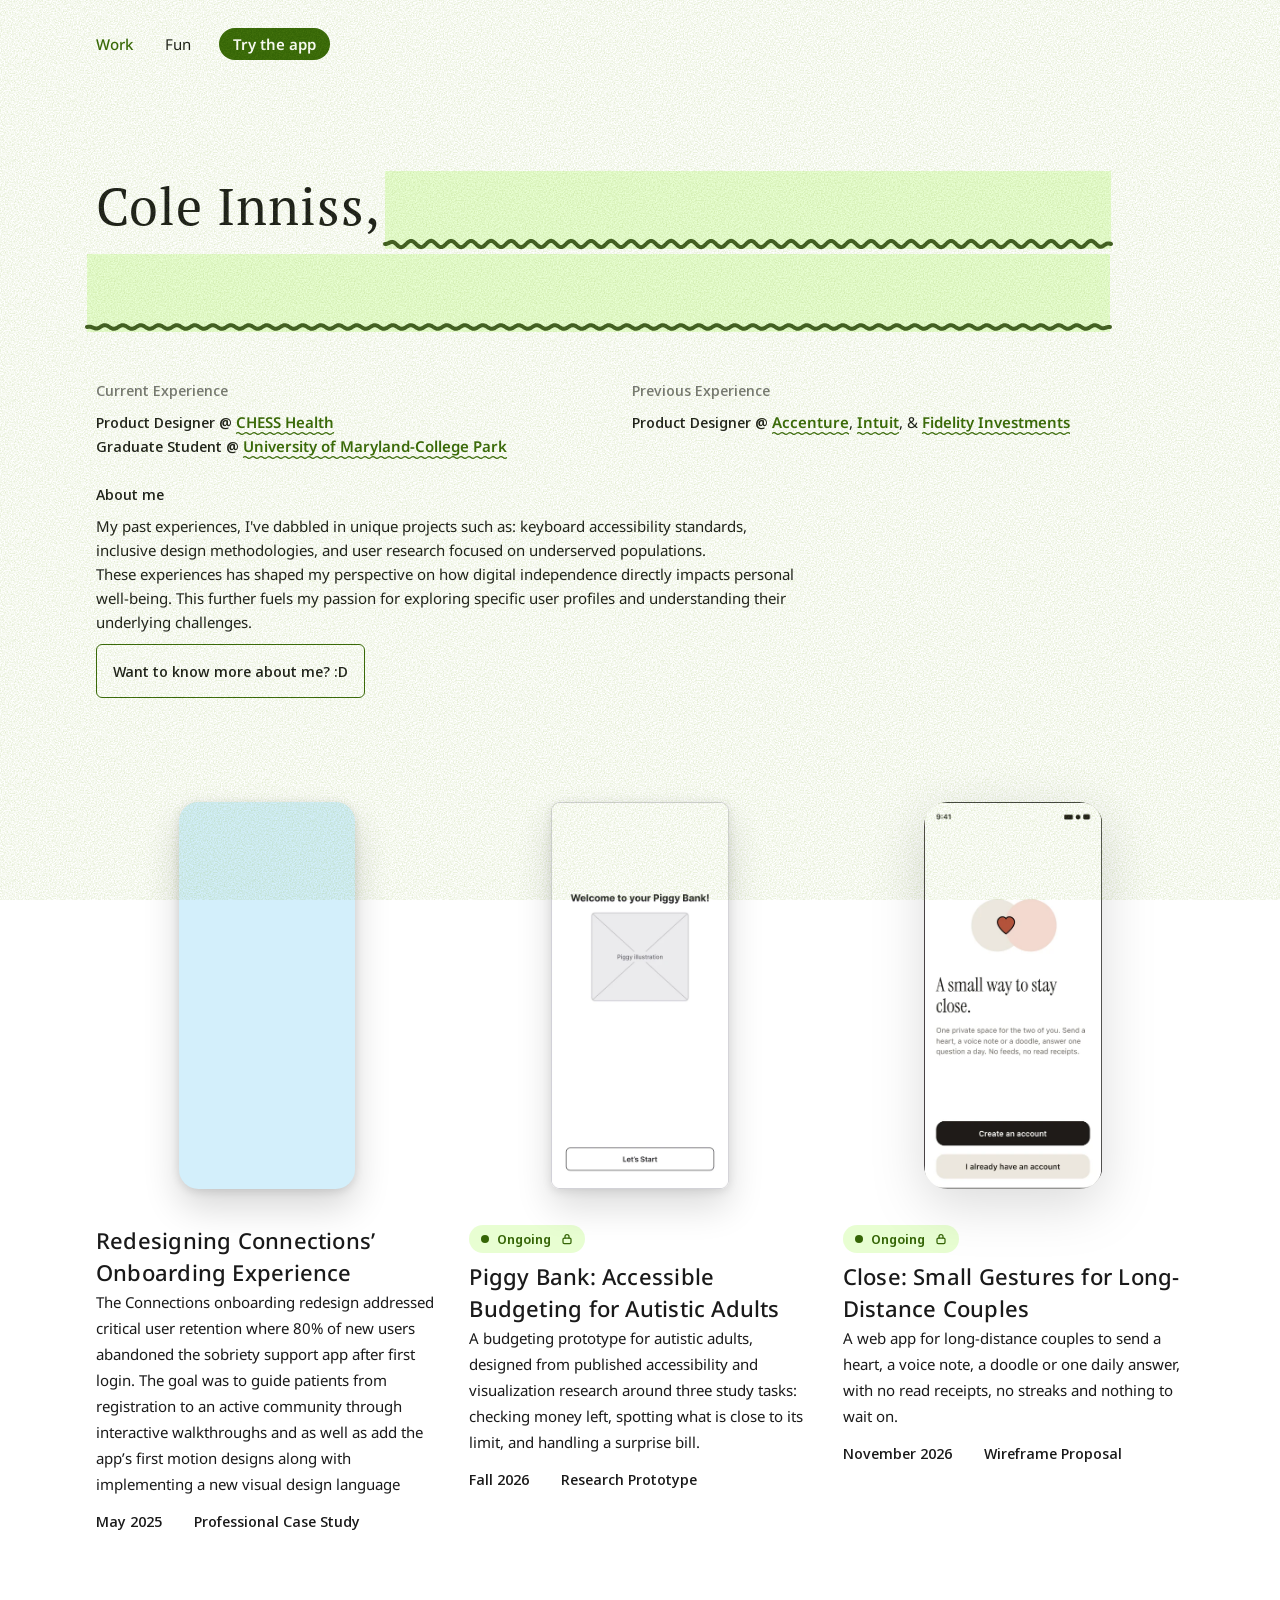
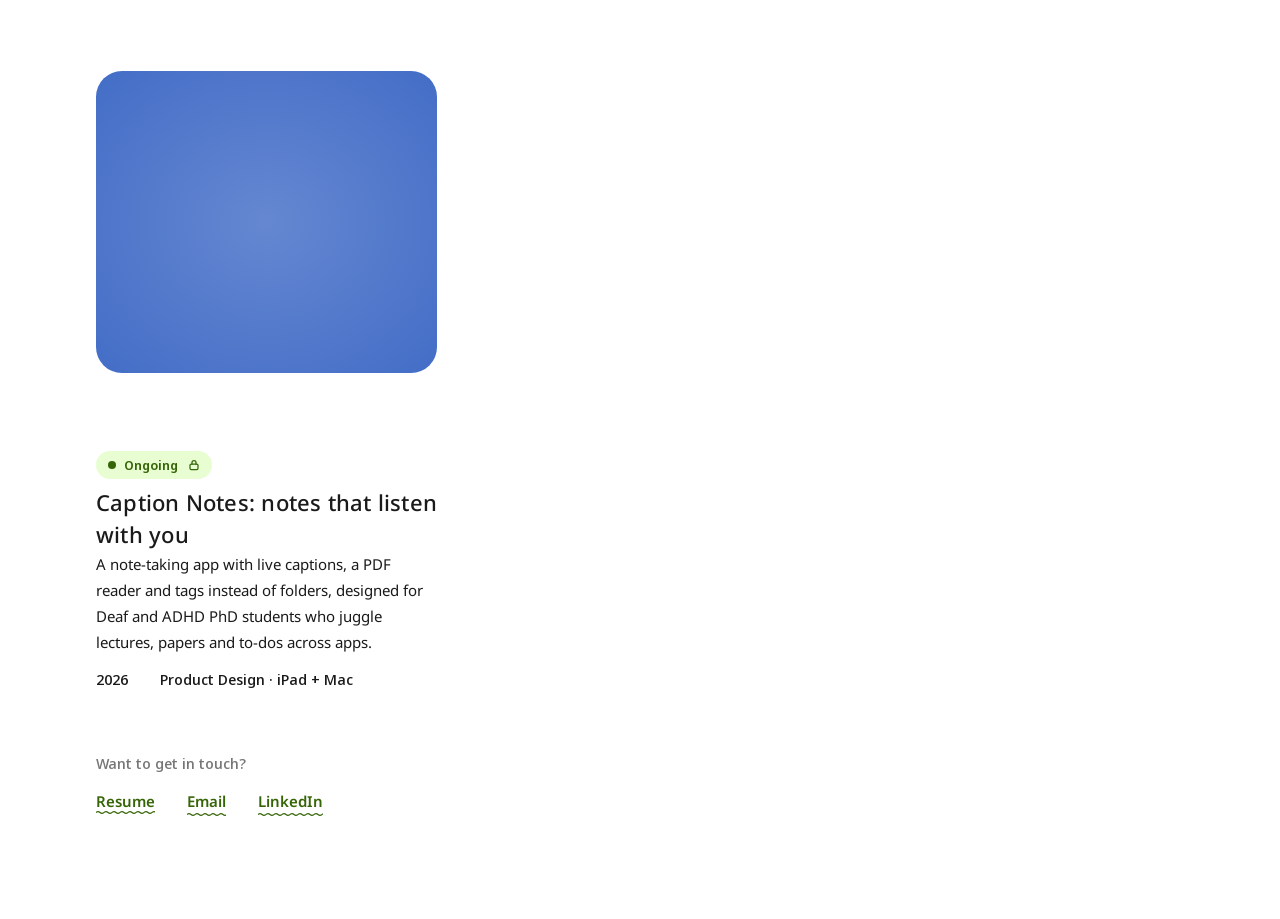
==== commit 0fe3e213: "Add files via upload" ====
--- a/index.html
+++ b/index.html
@@ -9,10 +9,10 @@
 <link rel="preconnect" href="https://fonts.googleapis.com">
 <link rel="preconnect" href="https://fonts.gstatic.com" crossorigin>
 <link href="https://fonts.googleapis.com/css2?family=PT+Serif:wght@400&amp;family=Noto+Sans:ital,wght@0,400;0,500;0,600;0,700;1,400&amp;family=Noto+Sans+Display:wght@500&amp;display=swap" rel="stylesheet">
-<link rel="stylesheet" href="assets/css/base.css">
-<link rel="stylesheet" href="assets/css/home.css">
-<script src="assets/js/site.js" defer></script>
-<script src="assets/js/home.js" defer></script>
+<link rel="stylesheet" href="assets/css/base.css?v=202611151522">
+<link rel="stylesheet" href="assets/css/home.css?v=202611151522">
+<script src="assets/js/site.js?v=202611151522" defer></script>
+<script src="assets/js/home.js?v=202611151522" defer></script>
 </head>
 <body>
 <div class="page-root toucan-scope" style="min-height: 100vh; background: #FFFFFF; color: #1A1A1A; font-family: 'Noto Sans', 'Segoe UI', sans-serif; box-sizing: border-box">
@@ -53,7 +53,7 @@
 </div>
 </div>
 </div>
-<div role="img" aria-label="Cole Inniss sitting outside a sunny bakery" aria-hidden="true" class="about-photo" style="flex: 0 0 200px; width: 200px; background: url(assets/img/about-photo.webp) center / contain no-repeat"></div>
+<div role="img" aria-label="Cole Inniss in a bakery, in an illustrated gold picture frame" aria-hidden="true" class="about-photo" style="flex: 0 0 200px; width: 200px; background: url(assets/img/about-photo.webp) center / contain no-repeat"></div>
 </div>
 </div>
 <button type="button" class="about-toggle" aria-expanded="false" aria-controls="about-more" data-about-toggle style="align-self: flex-start; display: inline-flex; align-items: center; gap: 10px; padding: 10px; margin-left: -10px; min-height: 52px; font-family: 'Noto Sans Display', 'Noto Sans', sans-serif; font-weight: 500; font-size: 15px; line-height: 32px; color: #1A1A1A; cursor: pointer">
@@ -69,6 +69,7 @@
 
 <a href="work/connections/index.html" class="project-cover is-phone" aria-label="Open case study: Redesigning Connections’ Onboarding Experience" draggable="false" data-transition style="display: flex; width: 100%; aspect-ratio: 4 / 5; background: transparent; align-items: center; justify-content: center; text-decoration: none">
 <span class="ob-phone" aria-hidden="true"><img class="ob-s" src="assets/img/onboarding/onb-01.webp" alt="" draggable="false" style="animation-delay: 0s"><img class="ob-s" src="assets/img/onboarding/onb-02.webp" alt="" draggable="false" style="animation-delay: 3s"><img class="ob-s" src="assets/img/onboarding/onb-03.webp" alt="" draggable="false" style="animation-delay: 6s"><img class="ob-s" src="assets/img/onboarding/onb-04.webp" alt="" draggable="false" style="animation-delay: 9s"><img class="ob-s" src="assets/img/onboarding/onb-05.webp" alt="" draggable="false" style="animation-delay: 12s"><img class="ob-s" src="assets/img/onboarding/onb-06.webp" alt="" draggable="false" style="animation-delay: 15s"><img class="ob-s" src="assets/img/onboarding/onb-07.webp" alt="" draggable="false" style="animation-delay: 18s"><img class="ob-s" src="assets/img/onboarding/onb-08.webp" alt="" draggable="false" style="animation-delay: 21s"></span>
+
 </a>
 <div style="display: flex; flex-direction: column; align-items: flex-start">
 
@@ -87,6 +88,7 @@
 
 <a href="work/piggy-bank/index.html" class="project-cover is-phone" aria-label="Open case study: Piggy Bank: Accessible Budgeting for Autistic Adults" draggable="false" data-transition style="display: flex; width: 100%; aspect-ratio: 4 / 5; background: transparent; align-items: center; justify-content: center; text-decoration: none">
 <span class="mp pb mp-tile " role="img" aria-label="Piggy Bank onboarding (animated)"><img class="mp-s" src="assets/img/piggy-bank/w01.webp" alt="" draggable="false" style="animation:pbt-0 40.96s linear infinite;"><span class="mp-c" style="left:8.458%;top:89.359%;width:83.333%;height:5.950%;background-image:url(assets/img/piggy-bank/w01.webp);background-size:120.000% 1680.769%;background-position:50.746% 95.012%;animation:pbt-1 40.96s linear infinite;"></span><span class="mp-tap" style="left:50.00%;top:92.33%;animation:pbt-2 40.96s linear infinite;"></span><span class="mp-c" style="left:0.000%;top:0.000%;width:100.000%;height:29.977%;background-image:url(assets/img/piggy-bank/w02.webp);background-size:100.000% 333.588%;background-position:0.000% 0.000%;animation:pbt-3 40.96s linear infinite;"></span><span class="mp-c" style="left:0.000%;top:29.977%;width:100.000%;height:44.966%;background-image:url(assets/img/piggy-bank/w02.webp);background-size:100.000% 222.392%;background-position:0.000% 54.470%;animation:pbt-4 40.96s linear infinite;"></span><span class="mp-c" style="left:0.000%;top:75.057%;width:100.000%;height:24.943%;background-image:url(assets/img/piggy-bank/w02.webp);background-size:100.000% 400.917%;background-position:0.000% 100.000%;animation:pbt-5 40.96s linear infinite;"></span><span class="mp-c" style="left:8.458%;top:89.359%;width:83.333%;height:5.950%;background-image:url(assets/img/piggy-bank/w02.webp);background-size:120.000% 1680.769%;background-position:50.746% 95.012%;animation:pbt-6 40.96s linear infinite;"></span><span class="mp-tap" style="left:50.00%;top:92.33%;animation:pbt-7 40.96s linear infinite;"></span><span class="mp-c" style="left:0.000%;top:0.000%;width:100.000%;height:29.977%;background-image:url(assets/img/piggy-bank/w03.webp);background-size:100.000% 333.588%;background-position:0.000% 0.000%;animation:pbt-8 40.96s linear infinite;"></span><span class="mp-c" style="left:0.000%;top:29.977%;width:100.000%;height:44.966%;background-image:url(assets/img/piggy-bank/w03.webp);background-size:100.000% 222.392%;background-position:0.000% 54.470%;animation:pbt-9 40.96s linear infinite;"></span><span class="mp-c" style="left:0.000%;top:75.057%;width:100.000%;height:24.943%;background-image:url(assets/img/piggy-bank/w03.webp);background-size:100.000% 400.917%;background-position:0.000% 100.000%;animation:pbt-10 40.96s linear infinite;"></span><span class="mp-c" style="left:35.075%;top:17.162%;width:29.851%;height:13.730%;background-image:url(assets/img/piggy-bank/w03.webp);background-size:335.000% 728.333%;background-position:50.000% 19.894%;animation:pbt-11 40.96s linear infinite;"></span><span class="mp-tap" style="left:50.00%;top:24.03%;animation:pbt-12 40.96s linear infinite;"></span><span class="mp-dim" style="animation:pbt-13 40.96s linear infinite;"></span><span class="mp-c" style="left:0.000%;top:52.746%;width:100.000%;height:47.254%;background-image:url(assets/img/piggy-bank/w03s.webp);background-size:100.000% 211.622%;background-position:0.000% 100.000%;animation:pbt-14 40.96s linear infinite;"></span><span class="mp-c" style="left:7.214%;top:78.146%;width:15.920%;height:7.323%;background-image:url(assets/img/piggy-bank/w03s.webp);background-size:628.125% 1365.625%;background-position:8.580% 84.321%;animation:pbt-15 40.96s linear infinite;"></span><span class="mp-tap" style="left:15.17%;top:81.92%;animation:pbt-16 40.96s linear infinite;"></span><span class="mp-c" style="left:8.458%;top:81.350%;width:83.333%;height:5.950%;background-image:url(assets/img/piggy-bank/w03.webp);background-size:120.000% 1680.769%;background-position:50.746% 86.496%;animation:pbt-17 40.96s linear infinite;"></span><span class="mp-tap" style="left:50.00%;top:84.32%;animation:pbt-18 40.96s linear infinite;"></span><span class="mp-c" style="left:0.000%;top:0.000%;width:100.000%;height:29.977%;background-image:url(assets/img/piggy-bank/w04.webp);background-size:100.000% 333.588%;background-position:0.000% 0.000%;animation:pbt-19 40.96s linear infinite;"></span><span class="mp-c" style="left:0.000%;top:29.977%;width:100.000%;height:44.966%;background-image:url(assets/img/piggy-bank/w04.webp);background-size:100.000% 222.392%;background-position:0.000% 54.470%;animation:pbt-20 40.96s linear infinite;"></span><span class="mp-c" style="left:0.000%;top:75.057%;width:100.000%;height:24.943%;background-image:url(assets/img/piggy-bank/w04.webp);background-size:100.000% 400.917%;background-position:0.000% 100.000%;animation:pbt-21 40.96s linear infinite;"></span><span class="mp-c" style="left:8.458%;top:89.359%;width:83.333%;height:5.950%;background-image:url(assets/img/piggy-bank/w04.webp);background-size:120.000% 1680.769%;background-position:50.746% 95.012%;animation:pbt-22 40.96s linear infinite;"></span><span class="mp-tap" style="left:50.00%;top:92.33%;animation:pbt-23 40.96s linear infinite;"></span><span class="mp-c" style="left:0.000%;top:0.000%;width:100.000%;height:29.977%;background-image:url(assets/img/piggy-bank/w05.webp);background-size:100.000% 333.588%;background-position:0.000% 0.000%;animation:pbt-24 40.96s linear infinite;"></span><span class="mp-c" style="left:0.000%;top:29.977%;width:100.000%;height:44.966%;background-image:url(assets/img/piggy-bank/w05.webp);background-size:100.000% 222.392%;background-position:0.000% 54.470%;animation:pbt-25 40.96s linear infinite;"></span><span class="mp-c" style="left:0.000%;top:75.057%;width:100.000%;height:24.943%;background-image:url(assets/img/piggy-bank/w05.webp);background-size:100.000% 400.917%;background-position:0.000% 100.000%;animation:pbt-26 40.96s linear infinite;"></span><span class="mp-c" style="left:8.458%;top:89.359%;width:83.333%;height:5.950%;background-image:url(assets/img/piggy-bank/w05.webp);background-size:120.000% 1680.769%;background-position:50.746% 95.012%;animation:pbt-27 40.96s linear infinite;"></span><span class="mp-tap" style="left:50.00%;top:92.33%;animation:pbt-28 40.96s linear infinite;"></span><span class="mp-c" style="left:0.000%;top:0.000%;width:100.000%;height:29.977%;background-image:url(assets/img/piggy-bank/w06.webp);background-size:100.000% 333.588%;background-position:0.000% 0.000%;animation:pbt-29 40.96s linear infinite;"></span><span class="mp-c" style="left:0.000%;top:29.977%;width:100.000%;height:44.966%;background-image:url(assets/img/piggy-bank/w06.webp);background-size:100.000% 222.392%;background-position:0.000% 54.470%;animation:pbt-30 40.96s linear infinite;"></span><span class="mp-c" style="left:0.000%;top:75.057%;width:100.000%;height:24.943%;background-image:url(assets/img/piggy-bank/w06.webp);background-size:100.000% 400.917%;background-position:0.000% 100.000%;animation:pbt-31 40.96s linear infinite;"></span><span class="mp-c" style="left:34.577%;top:25.400%;width:5.970%;height:2.746%;background-image:url(assets/img/piggy-bank/w06.webp);background-size:1675.000% 3641.667%;background-position:36.772% 26.118%;animation:pbt-32 40.96s linear infinite;"></span><span class="mp-tap" style="left:37.56%;top:26.77%;animation:pbt-33 40.96s linear infinite;"></span><span class="mp-c" style="left:0.000%;top:0.000%;width:100.000%;height:100.000%;background-image:url(assets/img/piggy-bank/w06b.webp);background-size:100.000% 100.000%;background-position:0.000% 0.000%;animation:pbt-34 40.96s linear infinite;"></span><span class="mp-c" style="left:8.458%;top:20.595%;width:83.333%;height:27.574%;background-image:url(assets/img/piggy-bank/w06b.webp);background-size:120.000% 362.656%;background-position:50.746% 28.436%;animation:pbt-35 40.96s linear infinite;"></span><span class="mp-c" style="left:8.458%;top:89.359%;width:83.333%;height:5.950%;background-image:url(assets/img/piggy-bank/w06b.webp);background-size:120.000% 1680.769%;background-position:50.746% 95.012%;animation:pbt-36 40.96s linear infinite;"></span><span class="mp-tap" style="left:50.00%;top:92.33%;animation:pbt-37 40.96s linear infinite;"></span><span class="mp-c" style="left:0.000%;top:0.000%;width:100.000%;height:29.977%;background-image:url(assets/img/piggy-bank/w07.webp);background-size:100.000% 333.588%;background-position:0.000% 0.000%;animation:pbt-38 40.96s linear infinite;"></span><span class="mp-c" style="left:0.000%;top:29.977%;width:100.000%;height:44.966%;background-image:url(assets/img/piggy-bank/w07.webp);background-size:100.000% 222.392%;background-position:0.000% 54.470%;animation:pbt-39 40.96s linear infinite;"></span><span class="mp-c" style="left:0.000%;top:75.057%;width:100.000%;height:24.943%;background-image:url(assets/img/piggy-bank/w07.webp);background-size:100.000% 400.917%;background-position:0.000% 100.000%;animation:pbt-40 40.96s linear infinite;"></span><span class="mp-c" style="left:8.458%;top:89.359%;width:83.333%;height:5.950%;background-image:url(assets/img/piggy-bank/w07.webp);background-size:120.000% 1680.769%;background-position:50.746% 95.012%;animation:pbt-41 40.96s linear infinite;"></span><span class="mp-tap" style="left:50.00%;top:92.33%;animation:pbt-42 40.96s linear infinite;"></span><span class="mp-c" style="left:0.000%;top:0.000%;width:100.000%;height:29.977%;background-image:url(assets/img/piggy-bank/w08.webp);background-size:100.000% 333.588%;background-position:0.000% 0.000%;animation:pbt-43 40.96s linear infinite;"></span><span class="mp-c" style="left:0.000%;top:29.977%;width:100.000%;height:44.966%;background-image:url(assets/img/piggy-bank/w08.webp);background-size:100.000% 222.392%;background-position:0.000% 54.470%;animation:pbt-44 40.96s linear infinite;"></span><span class="mp-c" style="left:0.000%;top:75.057%;width:100.000%;height:24.943%;background-image:url(assets/img/piggy-bank/w08.webp);background-size:100.000% 400.917%;background-position:0.000% 100.000%;animation:pbt-45 40.96s linear infinite;"></span><span class="mp-c" style="left:31.343%;top:27.117%;width:37.313%;height:6.636%;background-image:url(assets/img/piggy-bank/w08.webp);background-size:268.000% 1506.897%;background-position:50.000% 29.044%;animation:pbt-46 40.96s linear infinite;"></span><span class="mp-tap" style="left:50.00%;top:30.43%;animation:pbt-47 40.96s linear infinite;"></span><span class="mp-c" style="left:0.000%;top:0.000%;width:100.000%;height:100.000%;background-image:url(assets/img/piggy-bank/w08b.webp);background-size:100.000% 100.000%;background-position:0.000% 0.000%;animation:pbt-48 40.96s linear infinite;"></span><span class="mp-c" style="left:31.343%;top:23.112%;width:37.313%;height:6.865%;background-image:url(assets/img/piggy-bank/w08b.webp);background-size:268.000% 1456.667%;background-position:50.000% 24.816%;animation:pbt-49 40.96s linear infinite;"></span><span class="mp-c" style="left:0.000%;top:68.650%;width:100.000%;height:31.350%;background-image:url(assets/img/piggy-bank/w08k.webp);background-size:100.000% 318.978%;background-position:0.000% 100.000%;animation:pbt-50 40.96s linear infinite;"></span><span class="mp-c" style="left:64.677%;top:88.787%;width:24.876%;height:5.492%;background-image:url(assets/img/piggy-bank/w08k.webp);background-size:402.000% 1820.833%;background-position:86.093% 93.947%;animation:pbt-51 40.96s linear infinite;"></span><span class="mp-tap" style="left:68.66%;top:90.96%;animation:pbt-52 40.96s linear infinite;"></span><span class="mp-c" style="left:8.458%;top:81.579%;width:83.333%;height:5.950%;background-image:url(assets/img/piggy-bank/w08.webp);background-size:120.000% 1680.769%;background-position:50.746% 86.740%;animation:pbt-53 40.96s linear infinite;"></span><span class="mp-tap" style="left:50.00%;top:84.44%;animation:pbt-54 40.96s linear infinite;"></span><span class="mp-c" style="left:0.000%;top:0.000%;width:100.000%;height:29.977%;background-image:url(assets/img/piggy-bank/w09.webp);background-size:100.000% 333.588%;background-position:0.000% 0.000%;animation:pbt-55 40.96s linear infinite;"></span><span class="mp-c" style="left:0.000%;top:29.977%;width:100.000%;height:44.966%;background-image:url(assets/img/piggy-bank/w09.webp);background-size:100.000% 222.392%;background-position:0.000% 54.470%;animation:pbt-56 40.96s linear infinite;"></span><span class="mp-c" style="left:0.000%;top:75.057%;width:100.000%;height:24.943%;background-image:url(assets/img/piggy-bank/w09.webp);background-size:100.000% 400.917%;background-position:0.000% 100.000%;animation:pbt-57 40.96s linear infinite;"></span><span class="mp-c" style="left:8.458%;top:34.211%;width:83.333%;height:5.378%;background-image:url(assets/img/piggy-bank/w09.webp);background-size:120.000% 1859.574%;background-position:50.746% 36.155%;animation:pbt-58 40.96s linear infinite;"></span><span class="mp-tap" style="left:50.00%;top:36.84%;animation:pbt-59 40.96s linear infinite;"></span><span class="mp-c" style="left:0.000%;top:0.000%;width:100.000%;height:100.000%;background-image:url(assets/img/piggy-bank/w09b.webp);background-size:100.000% 100.000%;background-position:0.000% 0.000%;animation:pbt-60 40.96s linear infinite;"></span><span class="mp-c" style="left:8.458%;top:34.211%;width:83.333%;height:5.606%;background-image:url(assets/img/piggy-bank/w09b.webp);background-size:120.000% 1783.673%;background-position:50.746% 36.242%;animation:pbt-61 40.96s linear infinite;"></span><span class="mp-c" style="left:8.458%;top:81.579%;width:83.333%;height:5.950%;background-image:url(assets/img/piggy-bank/w09b.webp);background-size:120.000% 1680.769%;background-position:50.746% 86.740%;animation:pbt-62 40.96s linear infinite;"></span><span class="mp-tap" style="left:50.00%;top:84.44%;animation:pbt-63 40.96s linear infinite;"></span><span class="mp-c" style="left:0.000%;top:0.000%;width:100.000%;height:29.977%;background-image:url(assets/img/piggy-bank/w10.webp);background-size:100.000% 333.588%;background-position:0.000% 0.000%;animation:pbt-64 40.96s linear infinite;"></span><span class="mp-c" style="left:0.000%;top:29.977%;width:100.000%;height:44.966%;background-image:url(assets/img/piggy-bank/w10.webp);background-size:100.000% 222.392%;background-position:0.000% 54.470%;animation:pbt-65 40.96s linear infinite;"></span><span class="mp-c" style="left:0.000%;top:75.057%;width:100.000%;height:24.943%;background-image:url(assets/img/piggy-bank/w10.webp);background-size:100.000% 400.917%;background-position:0.000% 100.000%;animation:pbt-66 40.96s linear infinite;"></span><span class="mp-c" style="left:72.139%;top:49.199%;width:12.935%;height:5.950%;background-image:url(assets/img/piggy-bank/w10.webp);background-size:773.077% 1680.769%;background-position:82.857% 52.311%;animation:pbt-67 40.96s linear infinite;"></span><span class="mp-tap" style="left:78.61%;top:52.06%;animation:pbt-68 40.96s linear infinite;"></span><span class="mp-c" style="left:0.000%;top:0.000%;width:100.000%;height:100.000%;background-image:url(assets/img/piggy-bank/w10b.webp);background-size:100.000% 100.000%;background-position:0.000% 0.000%;animation:pbt-69 40.96s linear infinite;"></span><span class="mp-c" style="left:8.458%;top:19.680%;width:83.333%;height:43.478%;background-image:url(assets/img/piggy-bank/w10b.webp);background-size:120.000% 230.000%;background-position:50.746% 34.818%;animation:pbt-70 40.96s linear infinite;"></span><span class="mp-c" style="left:8.458%;top:81.579%;width:83.333%;height:5.950%;background-image:url(assets/img/piggy-bank/w10b.webp);background-size:120.000% 1680.769%;background-position:50.746% 86.740%;animation:pbt-71 40.96s linear infinite;"></span><span class="mp-tap" style="left:50.00%;top:84.44%;animation:pbt-72 40.96s linear infinite;"></span><span class="mp-c" style="left:0.000%;top:0.000%;width:100.000%;height:29.977%;background-image:url(assets/img/piggy-bank/w11.webp);background-size:100.000% 333.588%;background-position:0.000% 0.000%;animation:pbt-73 40.96s linear infinite;"></span><span class="mp-c" style="left:0.000%;top:29.977%;width:100.000%;height:44.966%;background-image:url(assets/img/piggy-bank/w11.webp);background-size:100.000% 222.392%;background-position:0.000% 54.470%;animation:pbt-74 40.96s linear infinite;"></span><span class="mp-c" style="left:0.000%;top:75.057%;width:100.000%;height:24.943%;background-image:url(assets/img/piggy-bank/w11.webp);background-size:100.000% 400.917%;background-position:0.000% 100.000%;animation:pbt-75 40.96s linear infinite;"></span><span class="mp-c" style="left:8.458%;top:81.579%;width:83.333%;height:5.950%;background-image:url(assets/img/piggy-bank/w11.webp);background-size:120.000% 1680.769%;background-position:50.746% 86.740%;animation:pbt-76 40.96s linear infinite;"></span><span class="mp-tap" style="left:50.00%;top:84.44%;animation:pbt-77 40.96s linear infinite;"></span><span class="mp-c" style="left:0.000%;top:0.000%;width:100.000%;height:29.977%;background-image:url(assets/img/piggy-bank/w12.webp);background-size:100.000% 333.588%;background-position:0.000% 0.000%;animation:pbt-78 40.96s linear infinite;"></span><span class="mp-c" style="left:0.000%;top:29.977%;width:100.000%;height:44.966%;background-image:url(assets/img/piggy-bank/w12.webp);background-size:100.000% 222.392%;background-position:0.000% 54.470%;animation:pbt-79 40.96s linear infinite;"></span><span class="mp-c" style="left:0.000%;top:75.057%;width:100.000%;height:24.943%;background-image:url(assets/img/piggy-bank/w12.webp);background-size:100.000% 400.917%;background-position:0.000% 100.000%;animation:pbt-80 40.96s linear infinite;"></span></span>
+
 </a>
 <div style="display: flex; flex-direction: column; align-items: flex-start">
 <span class="cs-badge" style="margin-bottom: 8px">Ongoing<svg width="12" height="12" viewBox="0 0 24 24" fill="none" stroke="currentColor" stroke-width="2.5" stroke-linecap="round" stroke-linejoin="round" role="img" aria-label="password protected" style="margin-left: 2px"><rect x="4" y="10" width="16" height="11" rx="2.5"></rect><path d="M8 10V7a4 4 0 0 1 8 0v3"></path></svg></span>
@@ -105,6 +107,7 @@
 
 <a href="work/close/index.html" class="project-cover is-phone" aria-label="Open case study: Close: Small Gestures for Long-Distance Couples" draggable="false" data-transition style="display: flex; width: 100%; aspect-ratio: 4 / 5; background: transparent; align-items: center; justify-content: center; text-decoration: none">
 <span class="mp cl mp-tile " role="img" aria-label="Close daily loop (animated)"><img class="mp-s" src="assets/img/close/landing.webp" alt="" draggable="false" style="animation:clt-0 35.05s linear infinite;"><span class="mp-c" style="left:6.667%;top:82.378%;width:86.364%;height:6.294%;background-image:url(assets/img/close/landing.webp);background-size:115.789% 1588.889%;background-position:48.889% 87.910%;animation:clt-1 35.05s linear infinite;"></span><span class="mp-tap" style="left:50.00%;top:85.59%;animation:clt-2 35.05s linear infinite;"></span><span class="mp-c" style="left:0.000%;top:0.000%;width:100.000%;height:29.930%;background-image:url(assets/img/close/signup.webp);background-size:100.000% 334.112%;background-position:0.000% 0.000%;animation:clt-3 35.05s linear infinite;"></span><span class="mp-c" style="left:0.000%;top:29.930%;width:100.000%;height:45.035%;background-image:url(assets/img/close/signup.webp);background-size:100.000% 222.050%;background-position:0.000% 54.453%;animation:clt-4 35.05s linear infinite;"></span><span class="mp-c" style="left:0.000%;top:74.965%;width:100.000%;height:25.035%;background-image:url(assets/img/close/signup.webp);background-size:100.000% 399.441%;background-position:0.000% 100.000%;animation:clt-5 35.05s linear infinite;"></span><span class="mp-c" style="left:6.667%;top:86.713%;width:86.364%;height:6.154%;background-image:url(assets/img/close/signup.webp);background-size:115.789% 1625.000%;background-position:48.889% 92.399%;animation:clt-6 35.05s linear infinite;"></span><span class="mp-tap" style="left:50.00%;top:89.79%;animation:clt-7 35.05s linear infinite;"></span><span class="mp-c" style="left:0.000%;top:0.000%;width:100.000%;height:29.930%;background-image:url(assets/img/close/invite.webp);background-size:100.000% 334.112%;background-position:0.000% 0.000%;animation:clt-8 35.05s linear infinite;"></span><span class="mp-c" style="left:0.000%;top:29.930%;width:100.000%;height:45.035%;background-image:url(assets/img/close/invite.webp);background-size:100.000% 222.050%;background-position:0.000% 54.453%;animation:clt-9 35.05s linear infinite;"></span><span class="mp-c" style="left:0.000%;top:74.965%;width:100.000%;height:25.035%;background-image:url(assets/img/close/invite.webp);background-size:100.000% 399.441%;background-position:0.000% 100.000%;animation:clt-10 35.05s linear infinite;"></span><span class="mp-c" style="left:6.667%;top:44.615%;width:86.364%;height:6.154%;background-image:url(assets/img/close/invite.webp);background-size:115.789% 1625.000%;background-position:48.889% 47.541%;animation:clt-11 35.05s linear infinite;"></span><span class="mp-tap" style="left:50.00%;top:47.69%;animation:clt-12 35.05s linear infinite;"></span><span class="mp-c" style="left:0.000%;top:0.000%;width:100.000%;height:29.930%;background-image:url(assets/img/close/home.webp);background-size:100.000% 334.112%;background-position:0.000% 0.000%;animation:clt-13 35.05s linear infinite;"></span><span class="mp-c" style="left:0.000%;top:29.930%;width:100.000%;height:45.035%;background-image:url(assets/img/close/home.webp);background-size:100.000% 222.050%;background-position:0.000% 54.453%;animation:clt-14 35.05s linear infinite;"></span><span class="mp-c" style="left:0.000%;top:74.965%;width:100.000%;height:25.035%;background-image:url(assets/img/close/home.webp);background-size:100.000% 399.441%;background-position:0.000% 100.000%;animation:clt-15 35.05s linear infinite;"></span><span class="mp-c" style="left:31.515%;top:17.622%;width:37.273%;height:17.203%;background-image:url(assets/img/close/home.webp);background-size:268.293% 581.301%;background-position:50.242% 21.284%;animation:clt-16 35.05s linear infinite;"></span><span class="mp-tap" style="left:50.30%;top:27.83%;animation:clt-17 35.05s linear infinite;"></span><span class="mp-ring" style="left:50.30%;top:26.29%;width:45.45%;border-color:#BA5438;animation:clt-18 35.05s linear infinite;"></span><span class="mp-ring" style="left:50.30%;top:26.29%;width:45.45%;border-color:#BA5438;animation:clt-19 35.05s linear infinite;"></span><span class="mp-c" style="left:0.000%;top:0.000%;width:100.000%;height:100.000%;background-image:url(assets/img/close/sent.webp);background-size:100.000% 100.000%;background-position:0.000% 0.000%;animation:clt-20 35.05s linear infinite;"></span><span class="mp-c" style="left:31.515%;top:17.622%;width:37.273%;height:17.203%;background-image:url(assets/img/close/sent.webp);background-size:268.293% 581.301%;background-position:50.242% 21.284%;animation:clt-21 35.05s linear infinite;"></span><span class="mp-c" style="left:6.667%;top:62.657%;width:41.515%;height:8.811%;background-image:url(assets/img/close/home.webp);background-size:240.876% 1134.921%;background-position:11.399% 68.712%;animation:clt-22 35.05s linear infinite;"></span><span class="mp-tap" style="left:27.58%;top:67.13%;animation:clt-23 35.05s linear infinite;"></span><span class="mp-c" style="left:0.000%;top:0.000%;width:100.000%;height:29.930%;background-image:url(assets/img/close/voice.webp);background-size:100.000% 334.112%;background-position:0.000% 0.000%;animation:clt-24 35.05s linear infinite;"></span><span class="mp-c" style="left:0.000%;top:29.930%;width:100.000%;height:45.035%;background-image:url(assets/img/close/voice.webp);background-size:100.000% 222.050%;background-position:0.000% 54.453%;animation:clt-25 35.05s linear infinite;"></span><span class="mp-c" style="left:0.000%;top:74.965%;width:100.000%;height:25.035%;background-image:url(assets/img/close/voice.webp);background-size:100.000% 399.441%;background-position:0.000% 100.000%;animation:clt-26 35.05s linear infinite;"></span><span class="mp-c" style="left:6.667%;top:91.049%;width:86.364%;height:6.294%;background-image:url(assets/img/close/voice.webp);background-size:115.789% 1588.889%;background-position:48.889% 97.164%;animation:clt-27 35.05s linear infinite;"></span><span class="mp-tap" style="left:50.00%;top:94.13%;animation:clt-28 35.05s linear infinite;"></span><span class="mp-c" style="left:0.000%;top:0.000%;width:100.000%;height:100.000%;background-image:url(assets/img/close/vdim.webp);background-size:100.000% 100.000%;background-position:0.000% 0.000%;animation:clt-29 35.05s linear infinite;"></span><span class="mp-c" style="left:0.000%;top:0.000%;width:100.000%;height:65.035%;background-image:url(assets/img/close/vdim.webp);background-size:100.000% 153.763%;background-position:0.000% 0.000%;animation:clt-30 35.05s linear infinite;"></span><span class="mp-c" style="left:0.000%;top:64.755%;width:100.000%;height:35.245%;background-image:url(assets/img/close/vsched.webp);background-size:100.000% 283.730%;background-position:0.000% 100.000%;animation:clt-31 35.05s linear infinite;"></span><span class="mp-c" style="left:6.667%;top:81.119%;width:86.364%;height:5.594%;background-image:url(assets/img/close/vsched.webp);background-size:115.789% 1787.500%;background-position:48.889% 85.926%;animation:clt-32 35.05s linear infinite;"></span><span class="mp-tap" style="left:48.79%;top:83.92%;animation:clt-33 35.05s linear infinite;"></span><span class="mp-c" style="left:0.000%;top:0.000%;width:100.000%;height:29.930%;background-image:url(assets/img/close/home.webp);background-size:100.000% 334.112%;background-position:0.000% 0.000%;animation:clt-34 35.05s linear infinite;"></span><span class="mp-c" style="left:0.000%;top:29.930%;width:100.000%;height:45.035%;background-image:url(assets/img/close/home.webp);background-size:100.000% 222.050%;background-position:0.000% 54.453%;animation:clt-35 35.05s linear infinite;"></span><span class="mp-c" style="left:0.000%;top:74.965%;width:100.000%;height:25.035%;background-image:url(assets/img/close/home.webp);background-size:100.000% 399.441%;background-position:0.000% 100.000%;animation:clt-36 35.05s linear infinite;"></span><span class="mp-c" style="left:51.515%;top:62.657%;width:41.515%;height:8.811%;background-image:url(assets/img/close/home.webp);background-size:240.876% 1134.921%;background-position:88.083% 68.712%;animation:clt-37 35.05s linear infinite;"></span><span class="mp-tap" style="left:72.42%;top:67.13%;animation:clt-38 35.05s linear infinite;"></span><span class="mp-c" style="left:0.000%;top:0.000%;width:100.000%;height:29.930%;background-image:url(assets/img/close/doodle.webp);background-size:100.000% 334.112%;background-position:0.000% 0.000%;animation:clt-39 35.05s linear infinite;"></span><span class="mp-c" style="left:0.000%;top:29.930%;width:100.000%;height:45.035%;background-image:url(assets/img/close/doodle.webp);background-size:100.000% 222.050%;background-position:0.000% 54.453%;animation:clt-40 35.05s linear infinite;"></span><span class="mp-c" style="left:0.000%;top:74.965%;width:100.000%;height:25.035%;background-image:url(assets/img/close/doodle.webp);background-size:100.000% 399.441%;background-position:0.000% 100.000%;animation:clt-41 35.05s linear infinite;"></span><span class="mp-c" style="left:6.667%;top:91.049%;width:86.364%;height:6.294%;background-image:url(assets/img/close/doodle.webp);background-size:115.789% 1588.889%;background-position:48.889% 97.164%;animation:clt-42 35.05s linear infinite;"></span><span class="mp-tap" style="left:50.00%;top:94.13%;animation:clt-43 35.05s linear infinite;"></span><span class="mp-c" style="left:0.000%;top:0.000%;width:100.000%;height:29.930%;background-image:url(assets/img/close/home.webp);background-size:100.000% 334.112%;background-position:0.000% 0.000%;animation:clt-44 35.05s linear infinite;"></span><span class="mp-c" style="left:0.000%;top:29.930%;width:100.000%;height:45.035%;background-image:url(assets/img/close/home.webp);background-size:100.000% 222.050%;background-position:0.000% 54.453%;animation:clt-45 35.05s linear infinite;"></span><span class="mp-c" style="left:0.000%;top:74.965%;width:100.000%;height:25.035%;background-image:url(assets/img/close/home.webp);background-size:100.000% 399.441%;background-position:0.000% 100.000%;animation:clt-46 35.05s linear infinite;"></span><span class="mp-c" style="left:6.667%;top:51.608%;width:86.364%;height:9.091%;background-image:url(assets/img/close/home.webp);background-size:115.789% 1100.000%;background-position:48.889% 56.769%;animation:clt-47 35.05s linear infinite;"></span><span class="mp-tap" style="left:50.00%;top:56.08%;animation:clt-48 35.05s linear infinite;"></span><span class="mp-c" style="left:0.000%;top:0.000%;width:100.000%;height:29.930%;background-image:url(assets/img/close/ritual.webp);background-size:100.000% 334.112%;background-position:0.000% 0.000%;animation:clt-49 35.05s linear infinite;"></span><span class="mp-c" style="left:0.000%;top:29.930%;width:100.000%;height:45.035%;background-image:url(assets/img/close/ritual.webp);background-size:100.000% 222.050%;background-position:0.000% 54.453%;animation:clt-50 35.05s linear infinite;"></span><span class="mp-c" style="left:0.000%;top:74.965%;width:100.000%;height:25.035%;background-image:url(assets/img/close/ritual.webp);background-size:100.000% 399.441%;background-position:0.000% 100.000%;animation:clt-51 35.05s linear infinite;"></span><span class="mp-c" style="left:6.667%;top:91.049%;width:86.364%;height:6.294%;background-image:url(assets/img/close/ritual.webp);background-size:115.789% 1588.889%;background-position:48.889% 97.164%;animation:clt-52 35.05s linear infinite;"></span><span class="mp-tap" style="left:50.00%;top:94.13%;animation:clt-53 35.05s linear infinite;"></span><span class="mp-c" style="left:0.000%;top:0.000%;width:100.000%;height:100.000%;background-image:url(assets/img/close/sealed.webp);background-size:100.000% 100.000%;background-position:0.000% 0.000%;animation:clt-54 35.05s linear infinite;"></span><span class="mp-c" style="left:6.667%;top:24.895%;width:86.364%;height:10.070%;background-image:url(assets/img/close/sealed.webp);background-size:115.789% 993.056%;background-position:48.889% 27.683%;animation:clt-55 35.05s linear infinite;"></span><span class="mp-c" style="left:0.000%;top:0.000%;width:100.000%;height:100.000%;background-image:url(assets/img/close/reveal.webp);background-size:100.000% 100.000%;background-position:0.000% 0.000%;animation:clt-56 35.05s linear infinite;"></span><span class="mp-c" style="left:6.667%;top:22.378%;width:86.364%;height:30.070%;background-image:url(assets/img/close/reveal.webp);background-size:115.789% 332.558%;background-position:48.889% 32.000%;animation:clt-57 35.05s linear infinite;"></span><span class="mp-c" style="left:6.667%;top:91.049%;width:86.364%;height:6.294%;background-image:url(assets/img/close/reveal.webp);background-size:115.789% 1588.889%;background-position:48.889% 97.164%;animation:clt-58 35.05s linear infinite;"></span><span class="mp-tap" style="left:50.00%;top:94.13%;animation:clt-59 35.05s linear infinite;"></span><span class="mp-c" style="left:0.000%;top:0.000%;width:100.000%;height:29.930%;background-image:url(assets/img/close/home.webp);background-size:100.000% 334.112%;background-position:0.000% 0.000%;animation:clt-60 35.05s linear infinite;"></span><span class="mp-c" style="left:0.000%;top:29.930%;width:100.000%;height:45.035%;background-image:url(assets/img/close/home.webp);background-size:100.000% 222.050%;background-position:0.000% 54.453%;animation:clt-61 35.05s linear infinite;"></span><span class="mp-c" style="left:0.000%;top:74.965%;width:100.000%;height:25.035%;background-image:url(assets/img/close/home.webp);background-size:100.000% 399.441%;background-position:0.000% 100.000%;animation:clt-62 35.05s linear infinite;"></span><span class="mp-c" style="left:39.394%;top:90.909%;width:18.182%;height:5.594%;background-image:url(assets/img/close/home.webp);background-size:550.000% 1787.500%;background-position:48.148% 96.296%;animation:clt-63 35.05s linear infinite;"></span><span class="mp-tap" style="left:48.48%;top:93.57%;animation:clt-64 35.05s linear infinite;"></span><span class="mp-c" style="left:0.000%;top:0.000%;width:100.000%;height:100.000%;background-image:url(assets/img/close/keep.webp);background-size:100.000% 100.000%;background-position:0.000% 0.000%;animation:clt-65 35.05s linear infinite;"></span><span class="mp-c" style="left:39.394%;top:90.909%;width:18.182%;height:5.594%;background-image:url(assets/img/close/keep.webp);background-size:550.000% 1787.500%;background-position:48.148% 96.296%;animation:clt-66 35.05s linear infinite;"></span><span class="mp-c" style="left:6.667%;top:28.811%;width:86.364%;height:37.483%;background-image:url(assets/img/close/keep.webp);background-size:115.789% 266.791%;background-position:48.889% 46.085%;animation:clt-67 35.05s linear infinite;"></span><span class="mp-tap" style="left:50.00%;top:47.55%;animation:clt-68 35.05s linear infinite;"></span><span class="mp-c" style="left:0.000%;top:0.000%;width:100.000%;height:29.930%;background-image:url(assets/img/close/month.webp);background-size:100.000% 334.112%;background-position:0.000% 0.000%;animation:clt-69 35.05s linear infinite;"></span><span class="mp-c" style="left:0.000%;top:29.930%;width:100.000%;height:45.035%;background-image:url(assets/img/close/month.webp);background-size:100.000% 222.050%;background-position:0.000% 54.453%;animation:clt-70 35.05s linear infinite;"></span><span class="mp-c" style="left:0.000%;top:74.965%;width:100.000%;height:25.035%;background-image:url(assets/img/close/month.webp);background-size:100.000% 399.441%;background-position:0.000% 100.000%;animation:clt-71 35.05s linear infinite;"></span></span>
+
 </a>
 <div style="display: flex; flex-direction: column; align-items: flex-start">
 <span class="cs-badge" style="margin-bottom: 8px">Ongoing<svg width="12" height="12" viewBox="0 0 24 24" fill="none" stroke="currentColor" stroke-width="2.5" stroke-linecap="round" stroke-linejoin="round" role="img" aria-label="password protected" style="margin-left: 2px"><rect x="4" y="10" width="16" height="11" rx="2.5"></rect><path d="M8 10V7a4 4 0 0 1 8 0v3"></path></svg></span>
@@ -114,6 +117,25 @@
 <div style="display: flex; flex-wrap: wrap; gap: 0 32px; font-family: 'Noto Sans Display', 'Noto Sans', sans-serif; font-weight: 500; font-size: 15px; line-height: 32px; color: #1A1A1A">
 <span>November 2026</span>
 <span>Wireframe Proposal</span>
+</div>
+</div>
+</div>
+</article>
+
+<article class="project-card" style="display: flex; flex-direction: column; gap: 16px; width: 100%; min-width: 0; color: #1A1A1A">
+
+<a href="work/caption-notes/index.html" class="project-cover is-phone" aria-label="Open case study: Caption Notes: notes that listen with you" draggable="false" data-transition style="display: flex; width: 100%; aspect-ratio: 4 / 5; background: transparent; align-items: center; justify-content: center; text-decoration: none">
+
+<span class="cn-tile" role="img" aria-label="Caption Notes logo, coming soon"></span>
+</a>
+<div style="display: flex; flex-direction: column; align-items: flex-start">
+<span class="cs-badge" style="margin-bottom: 8px">Ongoing<svg width="12" height="12" viewBox="0 0 24 24" fill="none" stroke="currentColor" stroke-width="2.5" stroke-linecap="round" stroke-linejoin="round" role="img" aria-label="password protected" style="margin-left: 2px"><rect x="4" y="10" width="16" height="11" rx="2.5"></rect><path d="M8 10V7a4 4 0 0 1 8 0v3"></path></svg></span>
+<h2 class="project-title" style="margin: 0; font-family: 'Noto Sans', sans-serif; font-size: 22px; line-height: 1.45; letter-spacing: 0.01em; color: #1A1A1A"><a href="work/caption-notes/index.html" class="project-title-link" draggable="false" data-transition style="color: inherit">Caption Notes: notes that listen with you</a></h2>
+<div style="display: flex; flex-direction: column; gap: 8px">
+<p style="margin: 0; font-family: 'Noto Sans', sans-serif; font-size: 15px; line-height: 26px; color: #1A1A1A">A note-taking app with live captions, a PDF reader and tags instead of folders, designed for Deaf and ADHD PhD students who juggle lectures, papers and to-dos across apps.</p>
+<div style="display: flex; flex-wrap: wrap; gap: 0 32px; font-family: 'Noto Sans Display', 'Noto Sans', sans-serif; font-weight: 500; font-size: 15px; line-height: 32px; color: #1A1A1A">
+<span>2026</span>
+<span>Product Design · iPad + Mac</span>
 </div>
 </div>
 </div>
--- a/assets/css/base.css
+++ b/assets/css/base.css
@@ -94,3 +94,5 @@
 .nav-cta:hover span{background:#264a04}
 .nav-cta:focus-visible{outline:none}
 .nav-cta:focus-visible span{outline:2px solid #356506;outline-offset:3px}
+/* keep hidden link previews from widening the page on phones */
+.page-root{overflow-x:clip}
--- a/assets/css/home.css
+++ b/assets/css/home.css
@@ -28,7 +28,7 @@
 @media (prefers-reduced-motion: reduce){.about-toggle-label::after{animation:none;transition:none}}
 .about-toggle:focus-visible{outline:2px solid #356506;outline-offset:2px}
 .about-photo{height:0;opacity:0;clip-path:inset(0 0 100% 0);transition:height 560ms cubic-bezier(.22,.8,.25,1),margin 560ms cubic-bezier(.22,.8,.25,1),opacity 360ms ease,clip-path 620ms cubic-bezier(.22,.8,.25,1)}
-.about-photo.is-open{height:200px;opacity:1;clip-path:inset(0 0 0 0);transition:height 560ms cubic-bezier(.22,.8,.25,1),margin 560ms cubic-bezier(.22,.8,.25,1),opacity 480ms ease 100ms,clip-path 680ms cubic-bezier(.22,.8,.25,1) 60ms}
+.about-photo.is-open{height:244px;opacity:1;clip-path:inset(0 0 0 0);transition:height 560ms cubic-bezier(.22,.8,.25,1),margin 560ms cubic-bezier(.22,.8,.25,1),opacity 480ms ease 100ms,clip-path 680ms cubic-bezier(.22,.8,.25,1) 60ms}
 @media (min-width: 768px){.about-photo.is-open{margin-bottom:-80px}}
 @media (prefers-reduced-motion: reduce){.about-photo,.about-photo.is-open{transition:none}}
 .page-root{animation:page-fade-in 700ms ease backwards;transition:opacity 650ms ease}
@@ -230,3 +230,8 @@
 @keyframes clt-69{0.000%{opacity:0;transform:translateY(7.48%) scale(1);animation-timing-function:cubic-bezier(.22,.8,.24,1)}91.270%{opacity:0;transform:translateY(7.48%) scale(1);animation-timing-function:cubic-bezier(.22,.8,.24,1)}92.468%{opacity:1;transform:translateY(0.00%) scale(1);animation-timing-function:linear}100%{opacity:1;transform:translateY(0.00%) scale(1)}}
 @keyframes clt-70{0.000%{opacity:0;transform:translateY(4.97%) scale(1);animation-timing-function:cubic-bezier(.22,.8,.24,1)}91.469%{opacity:0;transform:translateY(4.97%) scale(1);animation-timing-function:cubic-bezier(.22,.8,.24,1)}92.668%{opacity:1;transform:translateY(0.00%) scale(1);animation-timing-function:linear}100%{opacity:1;transform:translateY(0.00%) scale(1)}}
 @keyframes clt-71{0.000%{opacity:0;transform:translateY(8.94%) scale(1);animation-timing-function:cubic-bezier(.22,.8,.24,1)}91.669%{opacity:0;transform:translateY(8.94%) scale(1);animation-timing-function:cubic-bezier(.22,.8,.24,1)}92.867%{opacity:1;transform:translateY(0.00%) scale(1);animation-timing-function:linear}100%{opacity:1;transform:translateY(0.00%) scale(1)}}
+.cn-tile{display:block;width:100%;aspect-ratio:461/408;background:#3A66C4;border-radius:26px;position:relative;overflow:hidden;transition:transform 520ms cubic-bezier(.22,.8,.25,1),box-shadow 520ms cubic-bezier(.22,.8,.25,1)}
+.cn-tile::after{content:"";position:absolute;inset:-40%;background:radial-gradient(closest-side,rgba(255,255,255,.22),rgba(255,255,255,0));animation:cn-glow 6s ease-in-out infinite alternate}
+@keyframes cn-glow{from{transform:translate(-18%,-12%)}to{transform:translate(18%,14%)}}
+.project-cover.is-phone:hover .cn-tile,.project-cover.is-phone:focus-visible .cn-tile,.project-card:has(.project-title-link:hover) .cn-tile{transform:translateY(-6px);box-shadow:-2px 18px 32px rgba(0,0,0,.16),0 2px 12px rgba(0,0,0,.12)}
+@media (prefers-reduced-motion: reduce){.cn-tile::after{animation:none}.cn-tile{transition:none}}
